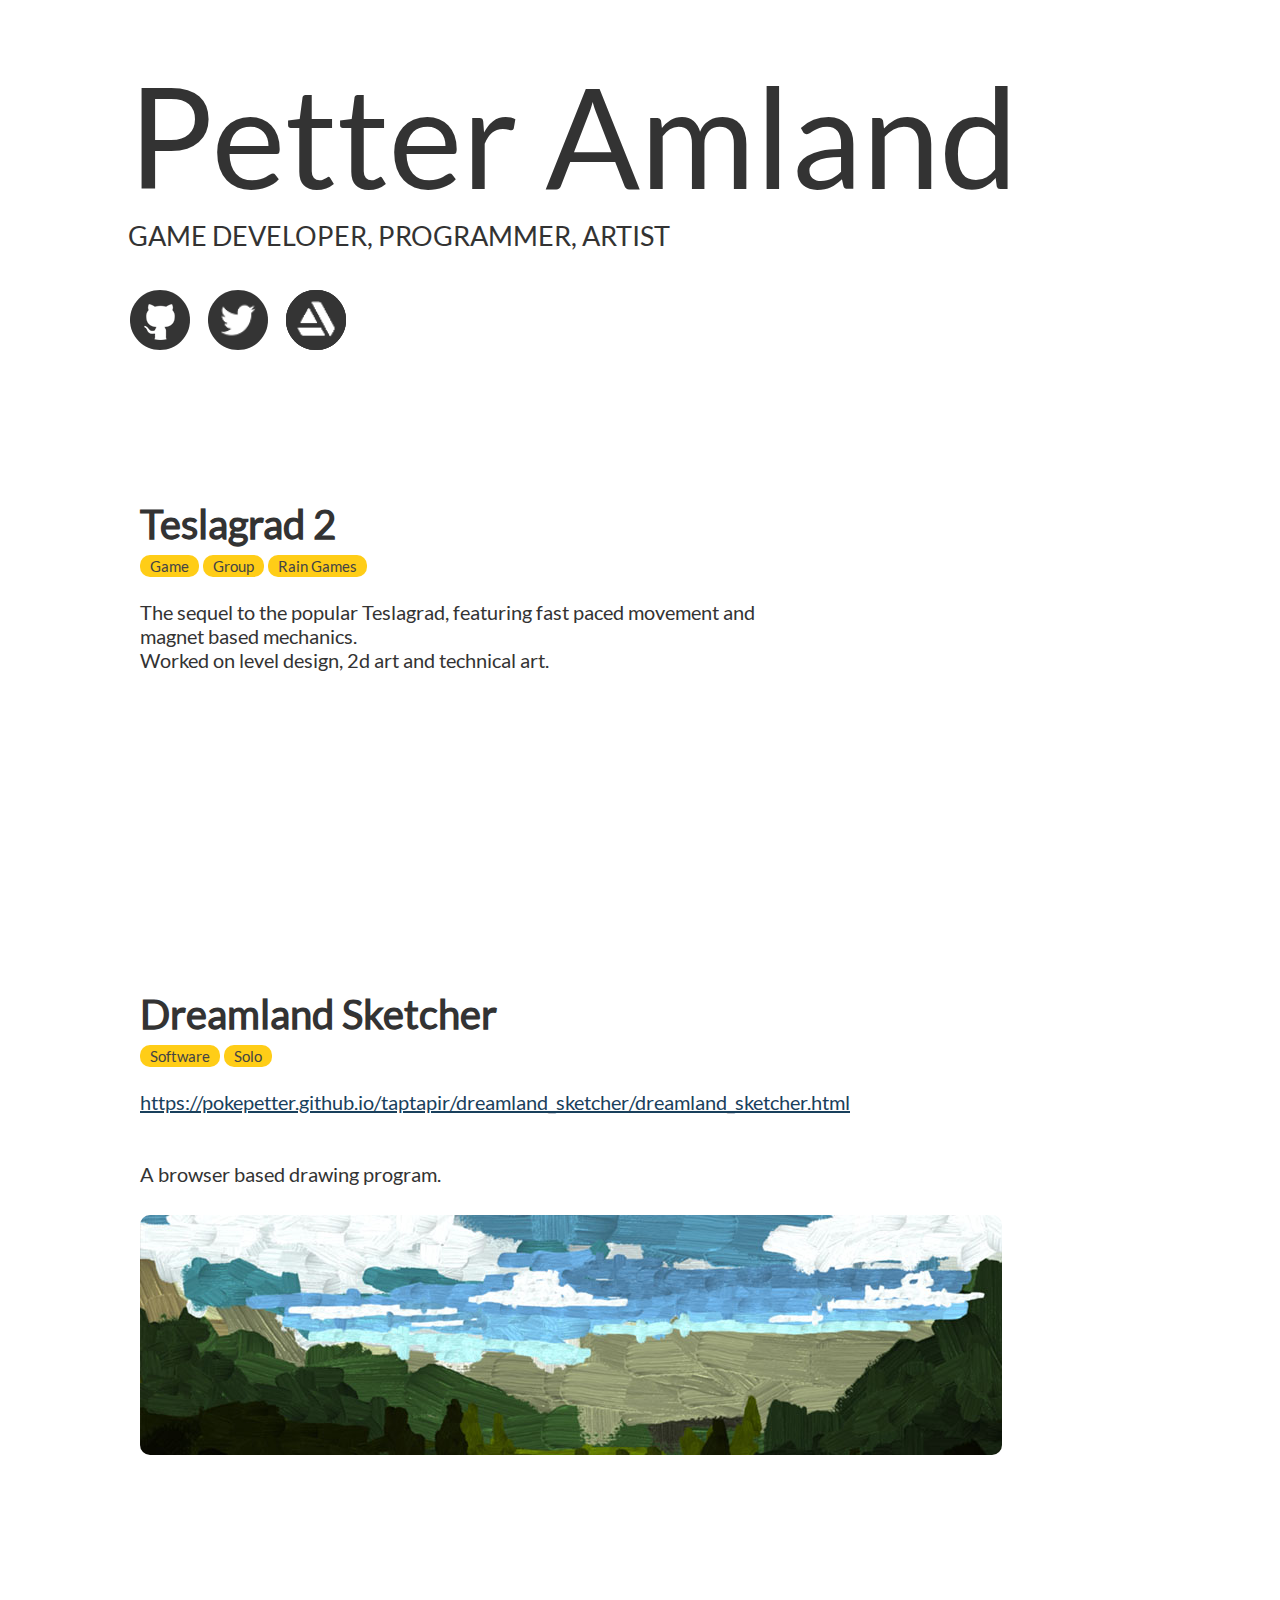
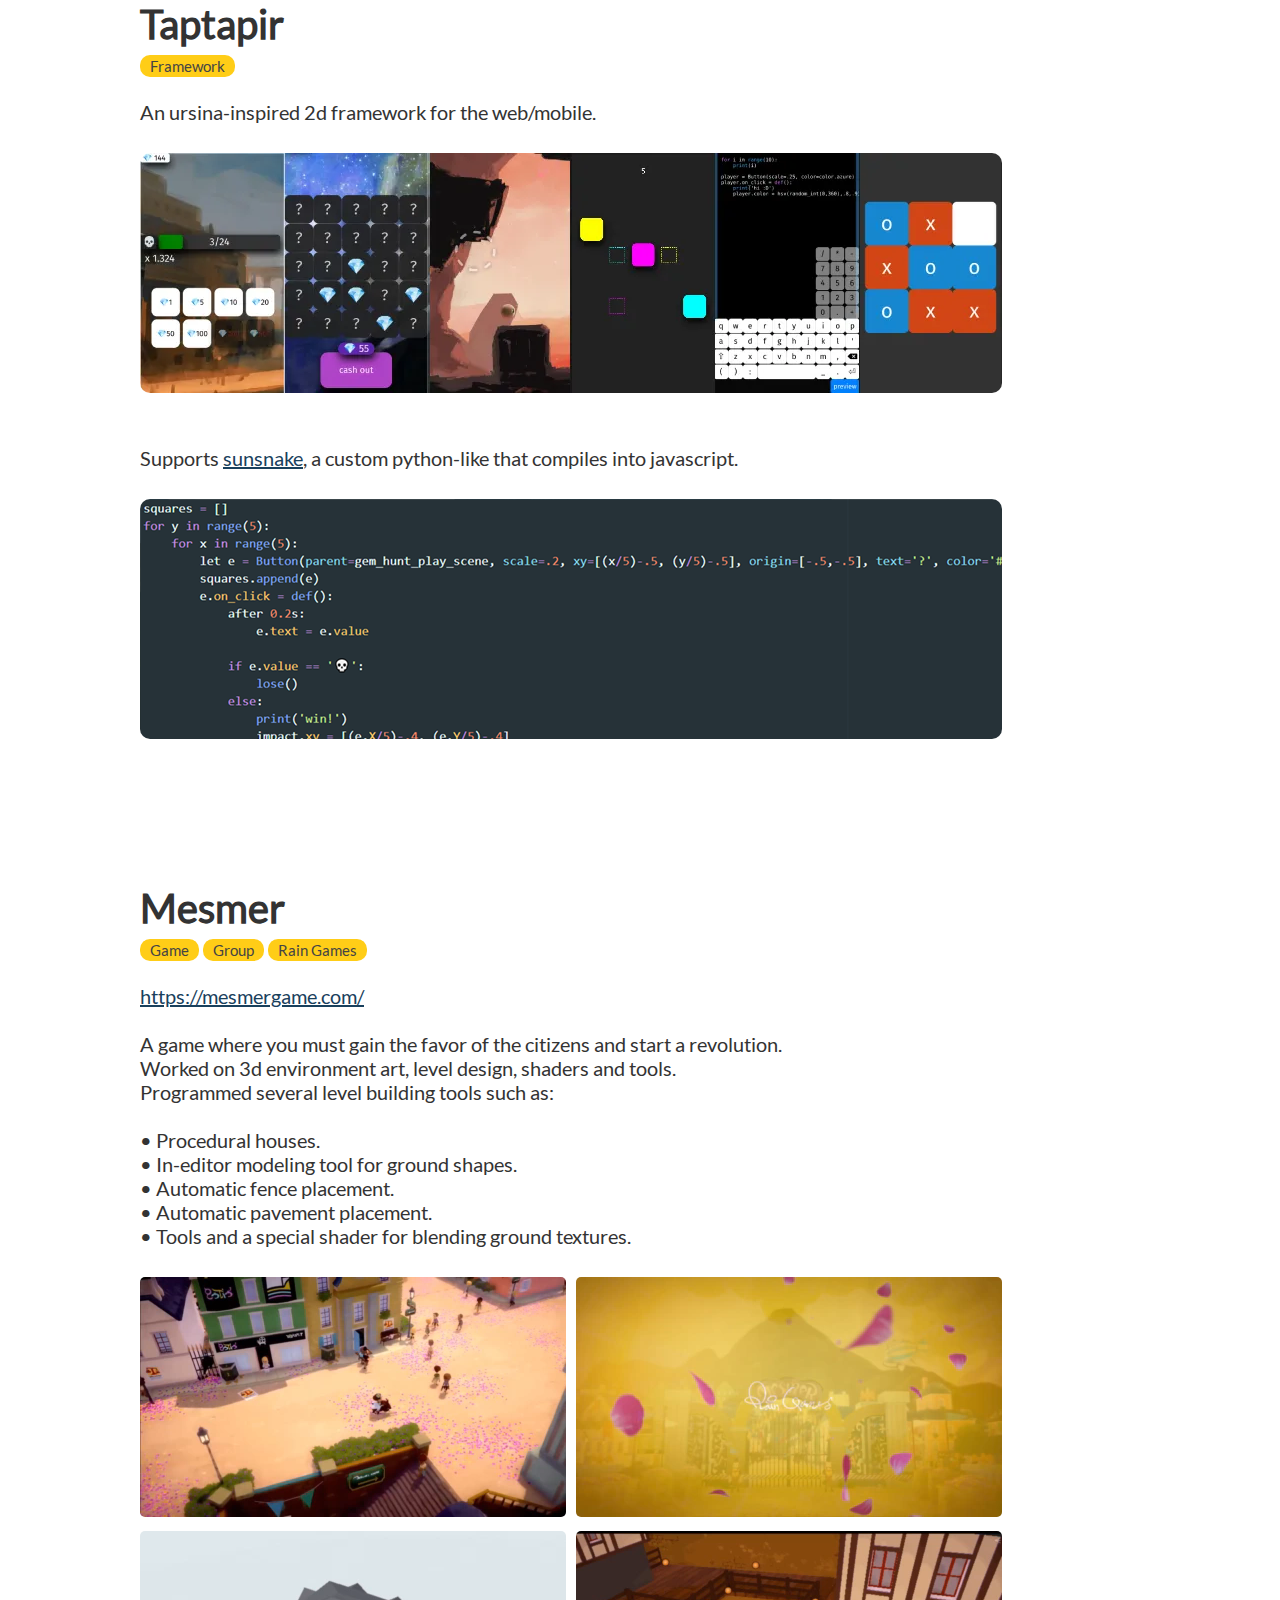
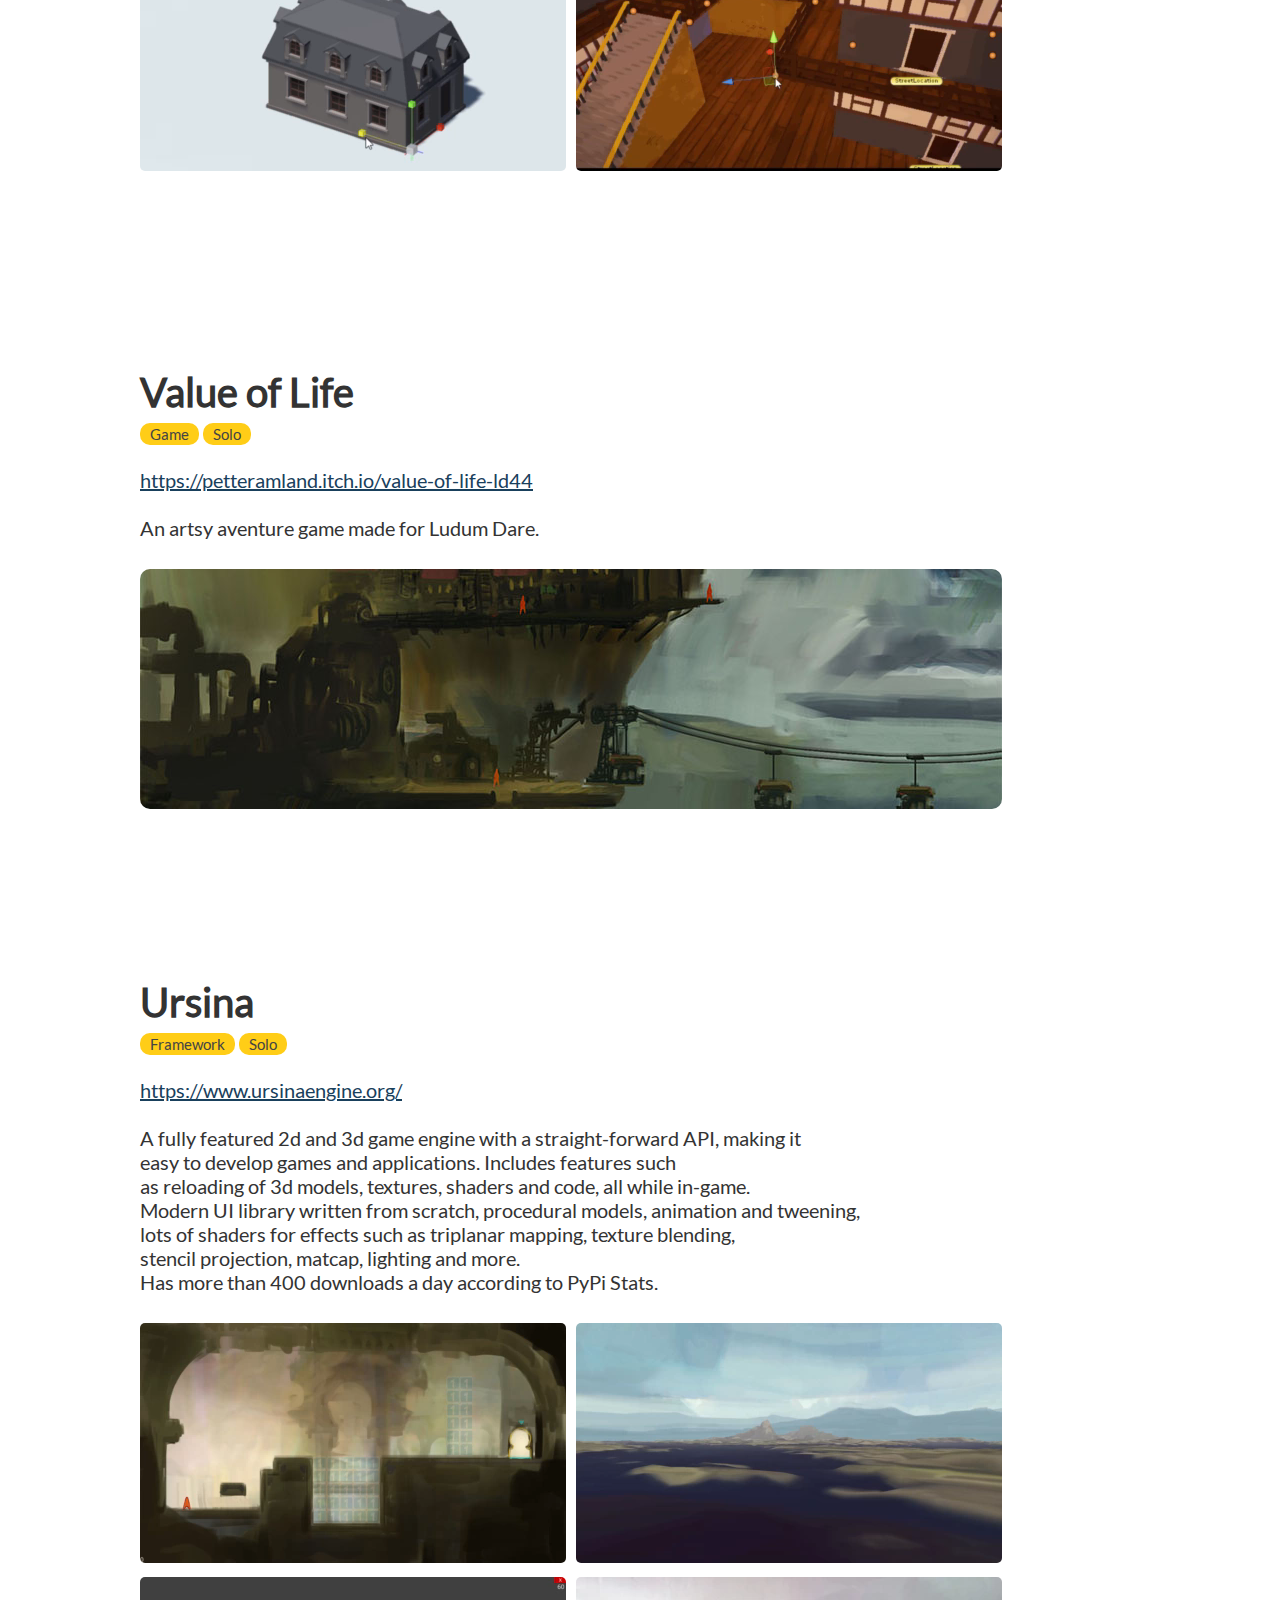
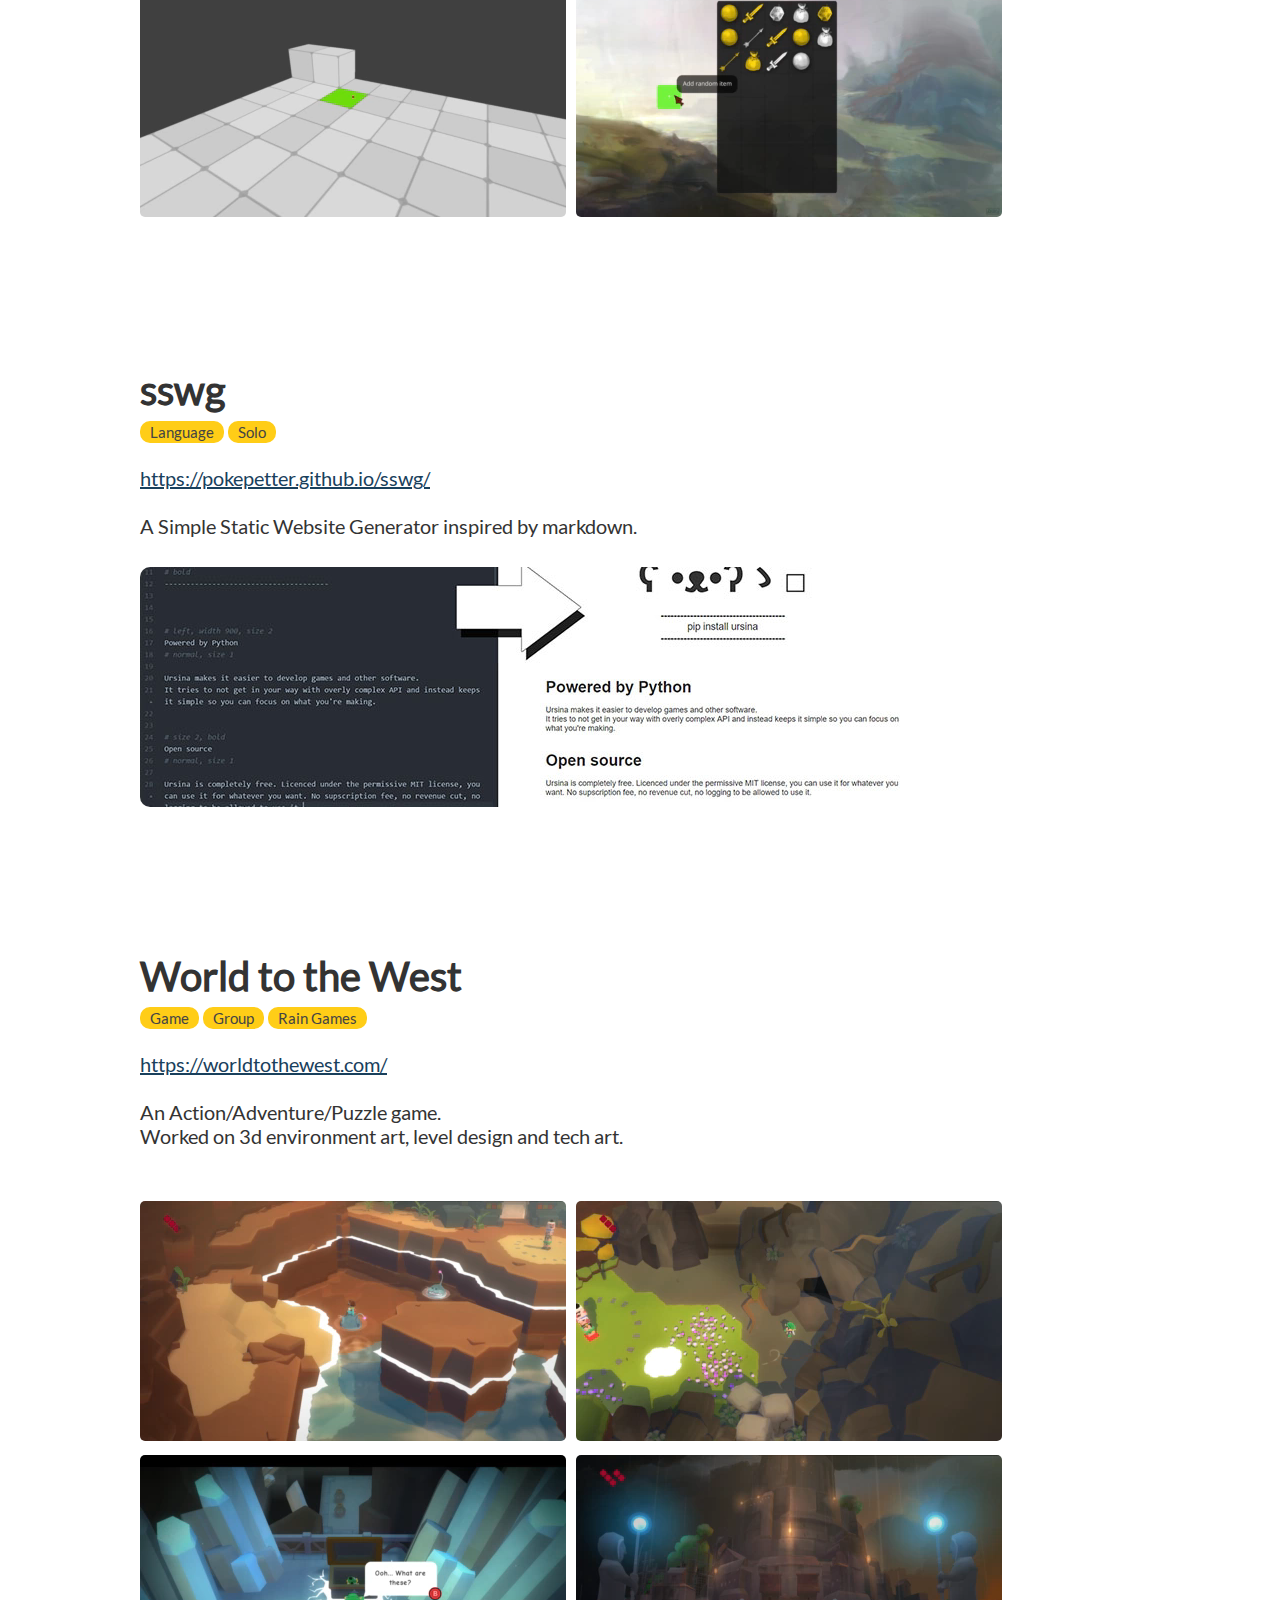
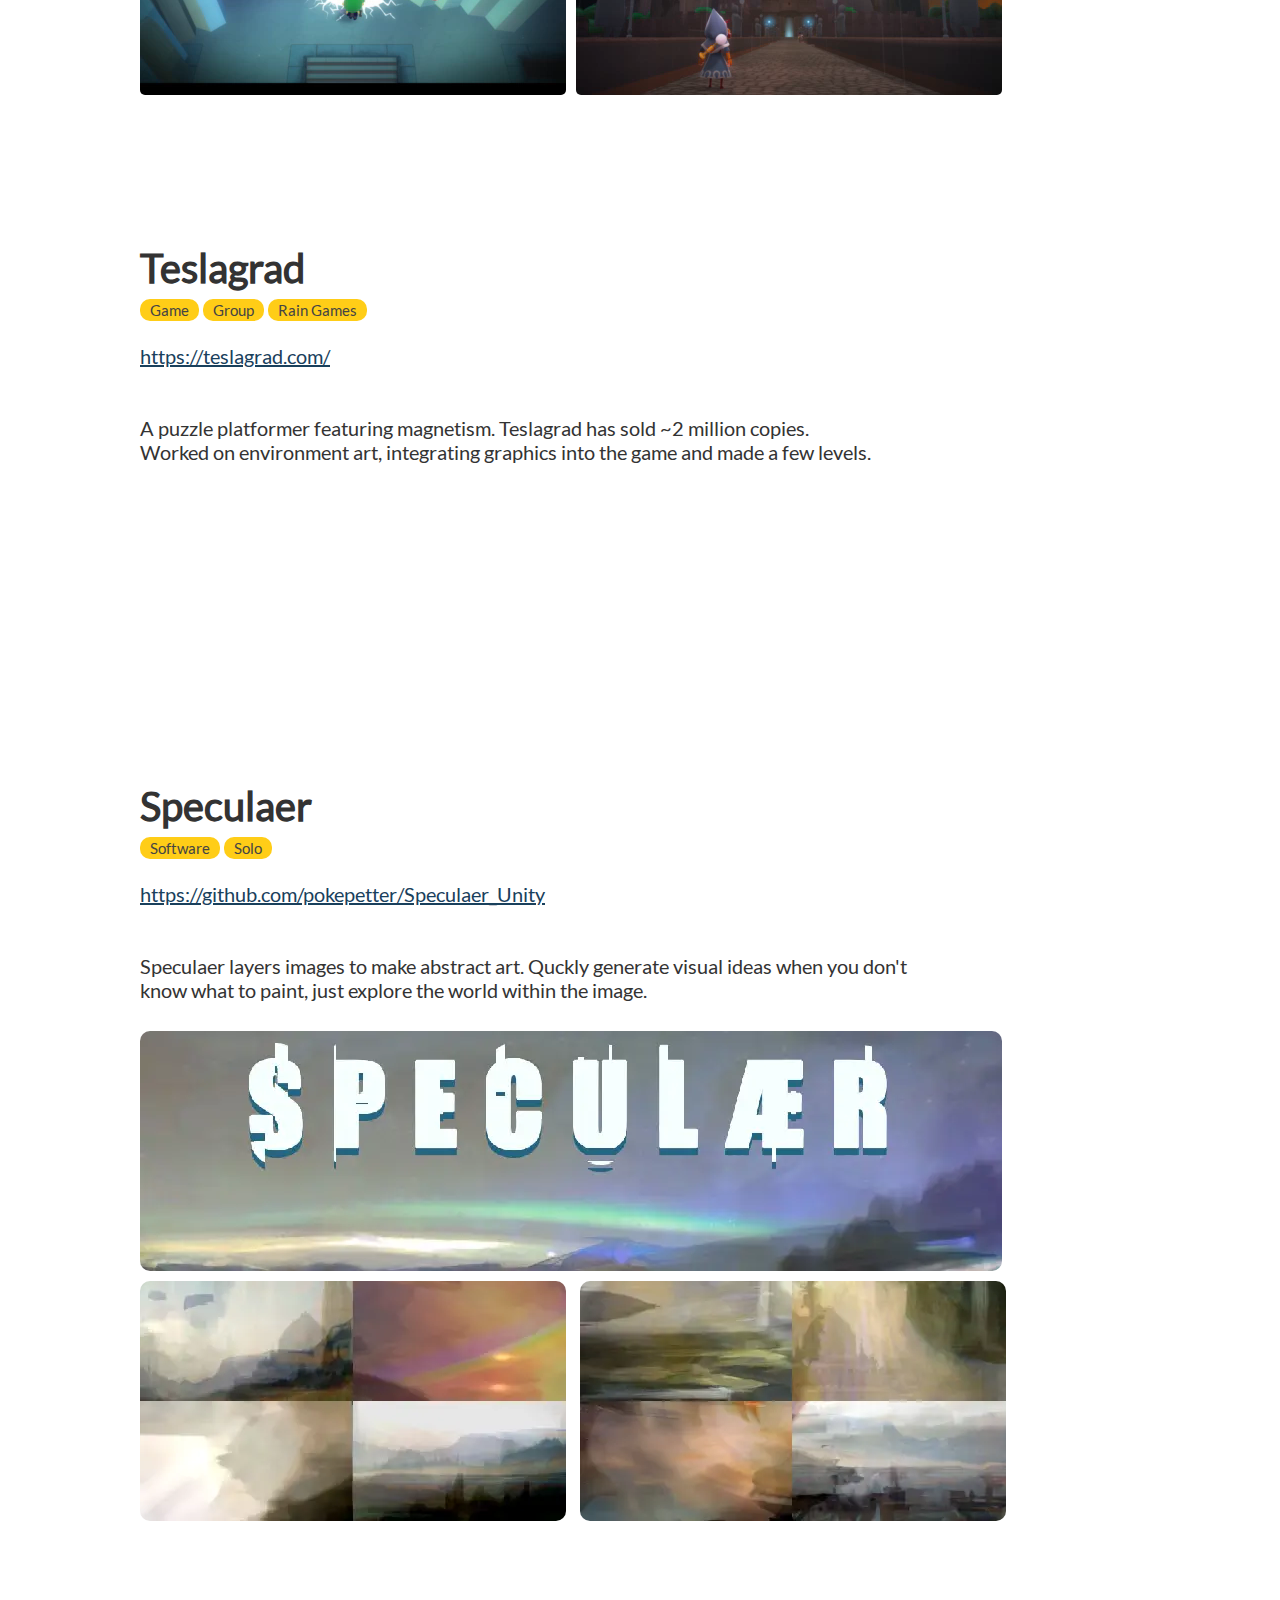
==== index.html @ 59c9b344 "..." ====
<!DOCTYPE HTML>
<!--generated with sswg-->

<html>
<meta name="viewport" content="width=device-width, initial-scale=1.0">
<meta property="og:title" content="Portfolio Petter Amland"/>
<meta property="og:type" content="website"/>
<meta property="og:url" content="https://pokepetter.github.io/portfolio/index.html"/>
<meta property="og:image" content="https://pokepetter.github.io/portfolio/taptapir_portfolio_banner.webp"/>

<head>
    <link rel="stylesheet" href="sswg.css">
    <link rel="stylesheet" href="style.css">
</head>
<style>

body {
  max-width: 1024px;
  margin: auto;
  font-size: 20.0px;
}
tag {
  /* background-color: #49a2ef; */
  background-color: #ffcd17;
  border-thickness: 0;
  border-style: none;
  padding: 2px 10px 2px 10px;
  border-radius: 10px;
  font-size: .75em;
  /* color: white; */
  color: #444444;
  cursor: default;
}
/* tag.game {      background-color: #7caf00;}
tag.rain_games {background-color: #49a2ef;}
tag.software {  background-color: #c96f00;}
tag.framework { background-color: #dd4d4d;}
tag.group {     background-color: #3669b5;}
tag.solo {      background-color: #3ddfd0;}
tag.language {  background-color: #dd4dbe;} */
/* tag:hover {background-color: #7FDBFF; transition: background-color .2s;} */

.project_container {
  margin-bottom: 7em;
  margin-left: 12px;
}
.project_title {
  font-size: 2em;
  padding-bottom: .1em;
  font-weight: bold;
}
.project_description {
  white-space: pre-line;
}
img {
  margin: 5px 10px 5px 0px;
  border-radius: 10px;
  height: auto;
}
video {
  margin: 5px 10px 5px 0px;
  border-radius: 5px;
}
iframe {
  max-width: 100%;
  height: auto;
}
#header {
  font-size: 140.0px;
  padding-top: 5%;
  /* padding-bottom: 1%; */
}
#social_media_bar {
  padding-bottom: 14%;
}
#info {
  /* padding-top: 3%; */
  padding-bottom: 3%;
  font-size: 1.35em;
}
</style>
<body>
<left>
<title>portfolio</title>
<div id="header">
    Petter Amland
</div>
<div id="info"> GAME DEVELOPER, PROGRAMMER, ARTIST
</div>

<div id="social_media_bar">
    <a href="https://github.com/pokepetter"><img src="github_icon.png" alt="github" width="64" height="64"></img></a>  <a href="https://twitter.com/petteramland"><img src="twitter_icon.png" alt="twitter" width="64" height="64"></img></a>  <a href="https://www.artstation.com/petteramland"><img src="artstation_icon.png" alt="github" width="64" height="64"></img></a>
</div>

<div class="project_container" id="Teslagrad 2">
    <div class="project_title">
        Teslagrad 2
    </div>
    <tag class="game">Game</tag> <tag class="group">Group</tag> <tag class="rain_games">Rain Games</tag>
    <div class="project_description">
        The sequel to the popular Teslagrad, featuring fast paced movement and
        magnet based mechanics.
        Worked on level design, 2d art and technical art.

        <iframe width="862" height="480" src="https://www.youtube.com/embed/hd_4sJCErFM" title="YouTube video player" frameborder="0" allow="accelerometer; autoplay; clipboard-write; encrypted-media; gyroscope; picture-in-picture" allowfullscreen></iframe>
    </div>
</div>

<div class="project_container" id="Dreamland Sketcher">
    <div class="project_title">
        Dreamland Sketcher
    </div>
    <tag class="software">Software</tag> <tag class="solo">Solo</tag>
    <div class="project_description">
        <a href="https://pokepetter.github.io/taptapir/dreamland_sketcher/dreamland_sketcher.html">https://pokepetter.github.io/taptapir/dreamland_sketcher/dreamland_sketcher.html</a><br>

        A browser based drawing program.

        <img src="dreamland_sketcher_art.jpg" alt="dreamland_sketcher_art" width="862" height="240">
    </div>
</div>

<!-- <div class="project_container" id="sunsnake script">
    <div class="project_title">
        sunsnake script
    </div>
    <tag class="language">Language</tag>
    <div class="project_description">
        <a href="https://pokepetter.github.io/taptapir/website/sunsnake.html">https://pokepetter.github.io/taptapir/website/sunsnake.html</a><br>

        A python-like language that compiles into javascript

        <img src="sunsnake_code_screenshot.png" alt="sunsnake_code_screenshot" width="862" height="240">
    </div>
</div> -->

<div class="project_container" id="Taptapir">
    <div class="project_title">
        Taptapir
    </div>
    <tag class="framework">Framework</tag>
    <div class="project_description">
        An ursina-inspired 2d framework for the web/mobile.

        <img src="taptapir_portfolio_banner.webp" alt="taptapir_apps" width="862" height="240">


        Supports <a href="https://pokepetter.github.io/taptapir/website/sunsnake.html">sunsnake</a>, a custom python-like that compiles into javascript.

        <img src="sunsnake_code_screenshot.png" alt="sunsnake_code_screenshot" width="862" height="240">
    </div>
</div>

<div class="project_container" id="Mesmer">
    <div class="project_title">
        Mesmer
    </div>
    <tag class="game">Game</tag> <tag class="group">Group</tag> <tag class="rain_games">Rain Games</tag>
    <div class="project_description">
        <a href="https://mesmergame.com/">https://mesmergame.com/</a>

        A game where you must gain the favor of the citizens and start a revolution.
        Worked on 3d environment art, level design, shaders and tools.
        Programmed several level building tools such as:

        • Procedural houses.
        • In-editor modeling tool for ground shapes.
        • Automatic fence placement.
        • Automatic pavement placement.
        • Tools and a special shader for blending ground textures.

        <video autoplay loop muted playsinline src="mesmer_trailer_clip_2.webm"></video><video autoplay loop muted playsinline src="mesmer_trailer_clip_1.webm"></video>
        <video autoplay loop muted playsinline src="mesmer_auto_house.webm"></video><video autoplay loop muted playsinline src="mesmer_poke_shape_tool.webm"></video>


    </div>
</div>

<div class="project_container" id="Value of Life">
    <div class="project_title">
        Value of Life
    </div>
    <tag class="game">Game</tag> <tag class="solo">Solo</tag>
    <div class="project_description">
        <a href="https://petteramland.itch.io/value-of-life-ld44">https://petteramland.itch.io/value-of-life-ld44</a>

        An artsy aventure game made for Ludum Dare.

        <img src="value_of_life_screenshot.jpg" alt="value_of_life_screenshot" width="862" height="240">

    </div>
</div>

<div class="project_container" id="Ursina">
    <div class="project_title">
        Ursina
    </div>
    <tag class="framework">Framework</tag> <tag class="solo">Solo</tag>
    <div class="project_description">
        <a href="https://www.ursinaengine.org/">https://www.ursinaengine.org/</a>

        A fully featured 2d and 3d game engine with a straight-forward API, making it
        easy to develop games and applications. Includes features such
        as reloading of 3d models, textures, shaders and code, all while in-game.
        Modern UI library written from scratch, procedural models, animation and tweening,
        lots of shaders for effects such as triplanar mapping, texture blending,
        stencil projection, matcap, lighting and more.
        Has more than 400 downloads a day according to PyPi Stats.

        <video autoplay loop muted playsinline src="ursina_one.webm"></video><video autoplay loop muted playsinline src="ursina_terrain.webm"></video>
        <video autoplay loop muted playsinline src="ursina_minecraft.webm"></video><video autoplay loop muted playsinline src="ursina_inventory.webm"></video>
    </div>
</div>

<div class="project_container" id="sswg">
    <div class="project_title">
        sswg
    </div>
    <tag class="language">Language</tag> <tag class="solo">Solo</tag>
    <div class="project_description">
        <a href="https://pokepetter.github.io/sswg/">https://pokepetter.github.io/sswg/</a>

        A Simple Static Website Generator inspired by markdown.

        <img src="sswg_example.jpg" alt="ursina" width="862" height="240">
    </div>
</div>

<div class="project_container" id="World to the West">
    <div class="project_title">
        World to the West
    </div>
    <tag class="game">Game</tag> <tag class="group">Group</tag> <tag class="rain_games">Rain Games</tag>
    <div class="project_description">
        <a href="https://worldtothewest.com/">https://worldtothewest.com/</a>

        An Action/Adventure/Puzzle game.
        Worked on 3d environment art, level design and tech art.

        <!-- <img src="wttw.jpg" alt="world_to_the_west" width="900" height="244"> -->
        <video autoplay loop muted playsinline src="wttw.webm"></video><video autoplay loop muted playsinline src="wttw_knaus.webm"></video>
        <video autoplay loop muted playsinline src="wttw_knaus_ice_skate_chest.webm"></video><video autoplay loop muted playsinline src="wttw_lumina.webm"></video>
    </div>
</div>

<div class="project_container" id="Teslagrad">
    <div class="project_title">
        Teslagrad
    </div>
    <tag class="game">Game</tag> <tag class="group">Group</tag> <tag class="rain_games">Rain Games</tag>
    <div class="project_description">
        <a href="https://teslagrad.com/">https://teslagrad.com/</a><br>

        A puzzle platformer featuring magnetism. Teslagrad has sold ~2 million copies.
        Worked on environment art, integrating graphics into the game and made a few levels.

        <iframe width="862" height="480" src="https://www.youtube.com/embed/3Ti2CGLmMVc" title="YouTube video player" frameborder="0" allow="accelerometer; autoplay; clipboard-write; encrypted-media; gyroscope; picture-in-picture" allowfullscreen></iframe>
    </div>
</div>

<div class="project_container" id="Speculaer">
    <div class="project_title">
        Speculaer
    </div>
    <tag class="software">Software</tag> <tag class="solo">Solo</tag>
    <div class="project_description">
        <a href="https://github.com/pokepetter/Speculaer_Unity">https://github.com/pokepetter/Speculaer_Unity</a><br>

        Speculaer layers images to make abstract art. Quckly generate visual ideas when you don't
        know what to paint, just explore the world within the image.

        <img src="speculaer_banner.webp" alt="speculaer banner" width="862" height="240">
        <img src="speculaer_examples_1.webp" alt="speculaer example" width="426" height="240"> <img src="speculaer_examples_2.webp" alt="speculaer example" width="426" height="240">
    </div>
</div>

</body>
</html>
---- sswg.css ----
html {max-width: 100%; margin: auto; color: #333333;}

a {transition: color .2s; color: #19405c; white-space: nowrap;}
a:link, a:visited {color: #19405c;}
a:hover {color: #7FDBFF;}
a:active {transition: color .3s; color: #007BE6;}
.link {text-decoration: none;}

a.button {padding: 15px 32px; background-color: #555; border-radius: 2em; border-width: 0px; text-decoration: none; color: white; font-size: 25.0px; line-height: 2.5em;}
a.button:hover {background-color: #777}
a.button_big {padding: 0.5em; background-image: linear-gradient(to top, #427b0e, #9ba97d); background-color: lightgray; background-blend-mode: multiply; border-radius: .75em; border-width: 0px; text-decoration: none; min-width: 150px; max-width: 150px; min-height: 150px; max-height: 150px; display: inline-block; vertical-align: top; margin: 4px 4px 10px 4px; color: white; font-size: 25.0px; background-size: auto 100%; background-position-x: center;}
a.button_big:hover {background-color: white; color: #e6d23f; text-decoration: underline;}
mark {background: #ccff99;}
span {background-color: rgba(0, 0, 0, 0.55); padding: .1em; line-height: 1.35em;}
img {max-width: 100%; vertical-align: top;}
.code_block {background-color: whitesmoke; padding: 10px; margin: 0; font-family: monospace; font-size: 20; font-weight: normal; white-space: pre; overflow: auto; border-radius:4px; scrollbar-color:red;}
/* Hide scrollbar for Chrome, Safari and Opera */
.code_block::-webkit-scrollbar {
  //display: none;
}
.sidebar {position:fixed; z-index:1; left:1em; top:1em;}
@media screen and (max-width: 1800px) {.sidebar {display:none;}}
@media (max-width: 725px) {
    .button {display: block;}
}

purple {color: hsl(289.0, 50%, 50%);}
gray {color: gray;}
olive {color: olive;}
yellow {color: darkgoldenrod;}
green {color: seagreen;}
blue {color: hsl(210, 50%, 50%);}
---- style.css ----
@font-face {
    font-family: Lato;
    src: url('Lato-Regular.ttf')  format('truetype');
}

body {
    font-family: Lato, Arial, Sans-Serif;
}
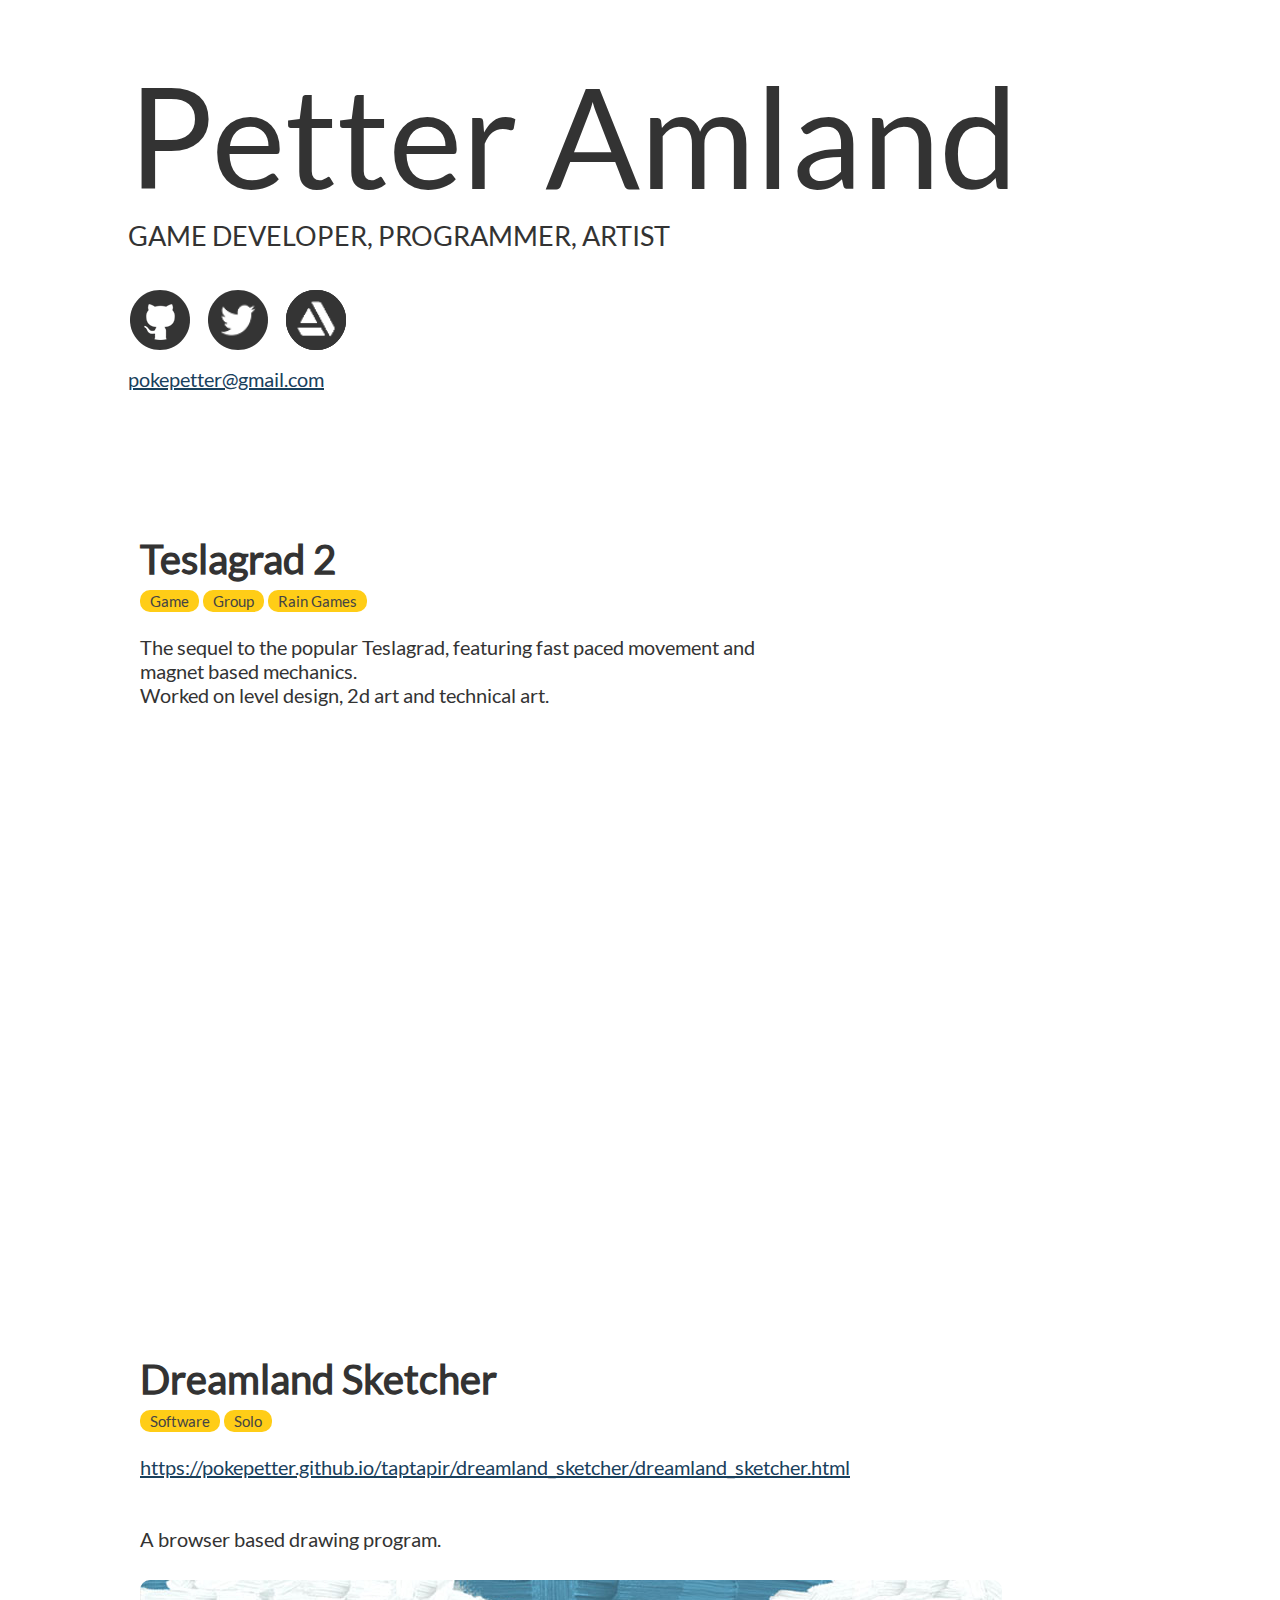
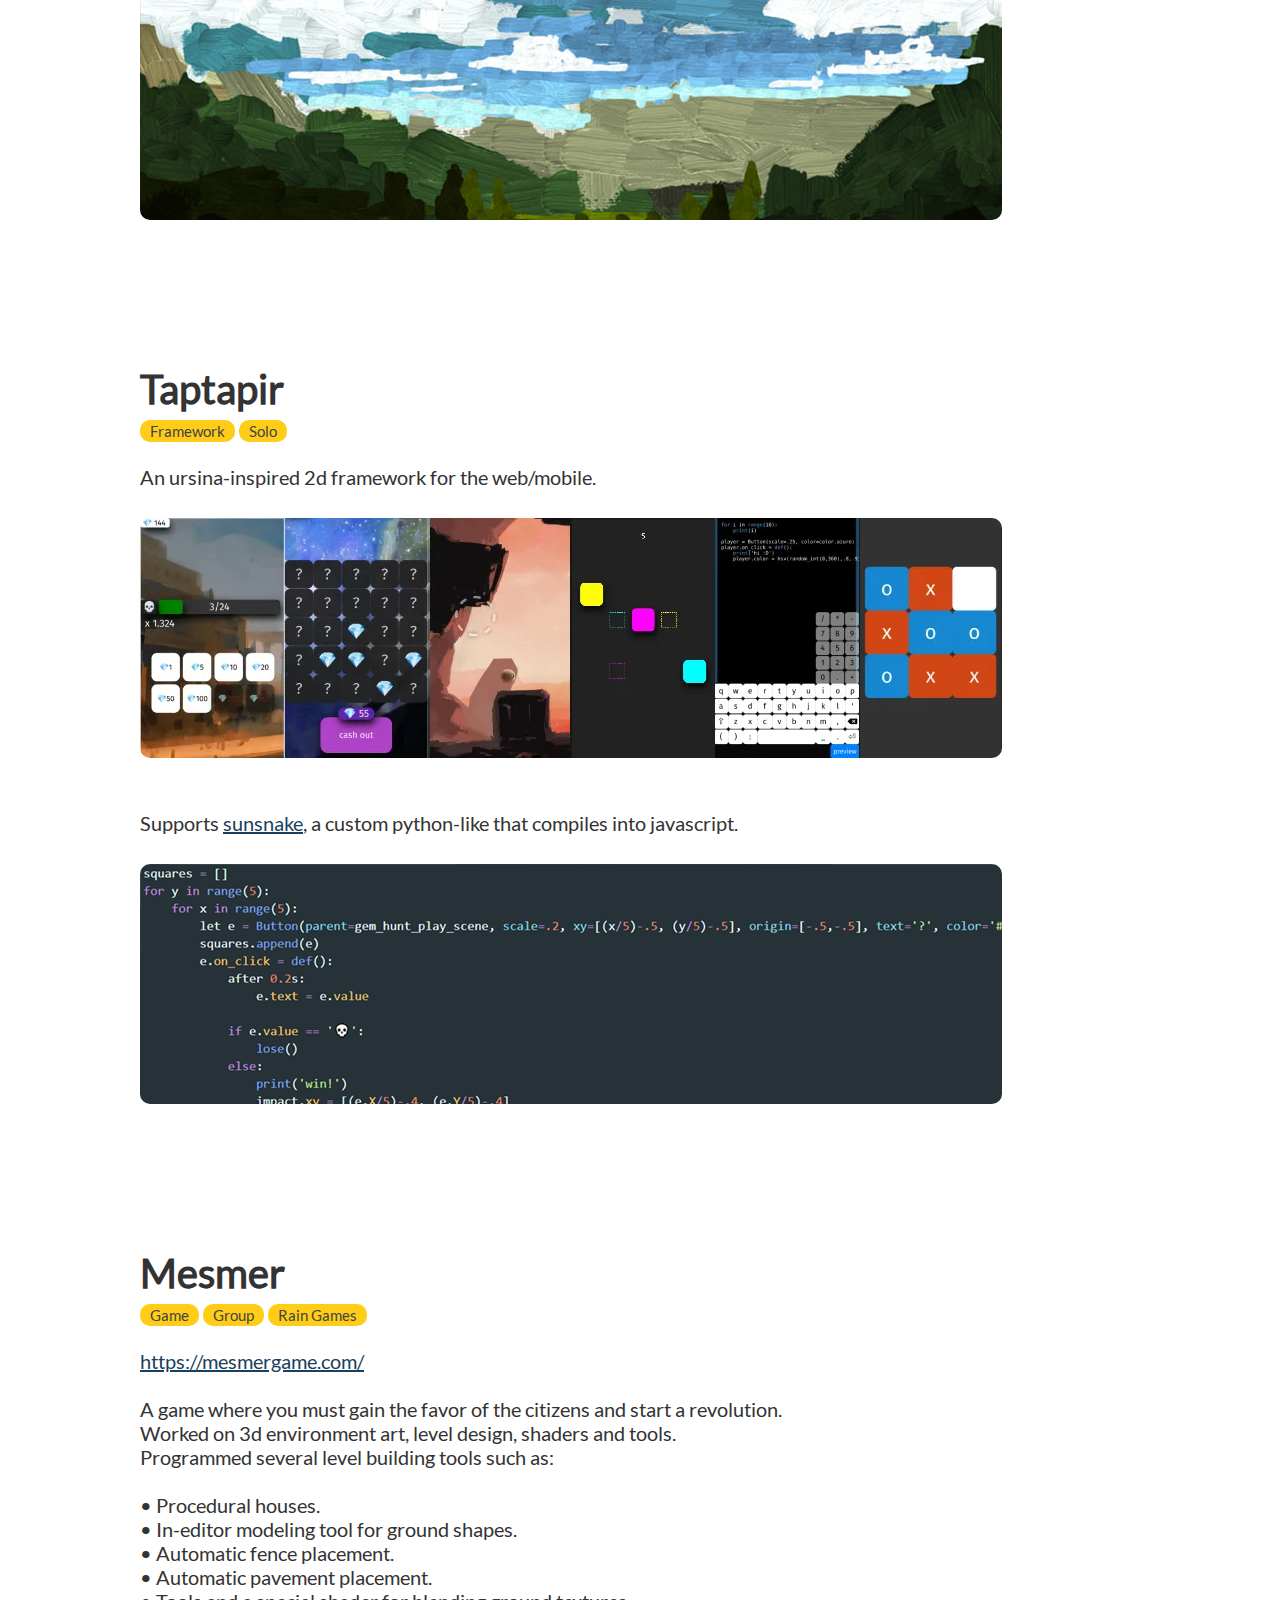
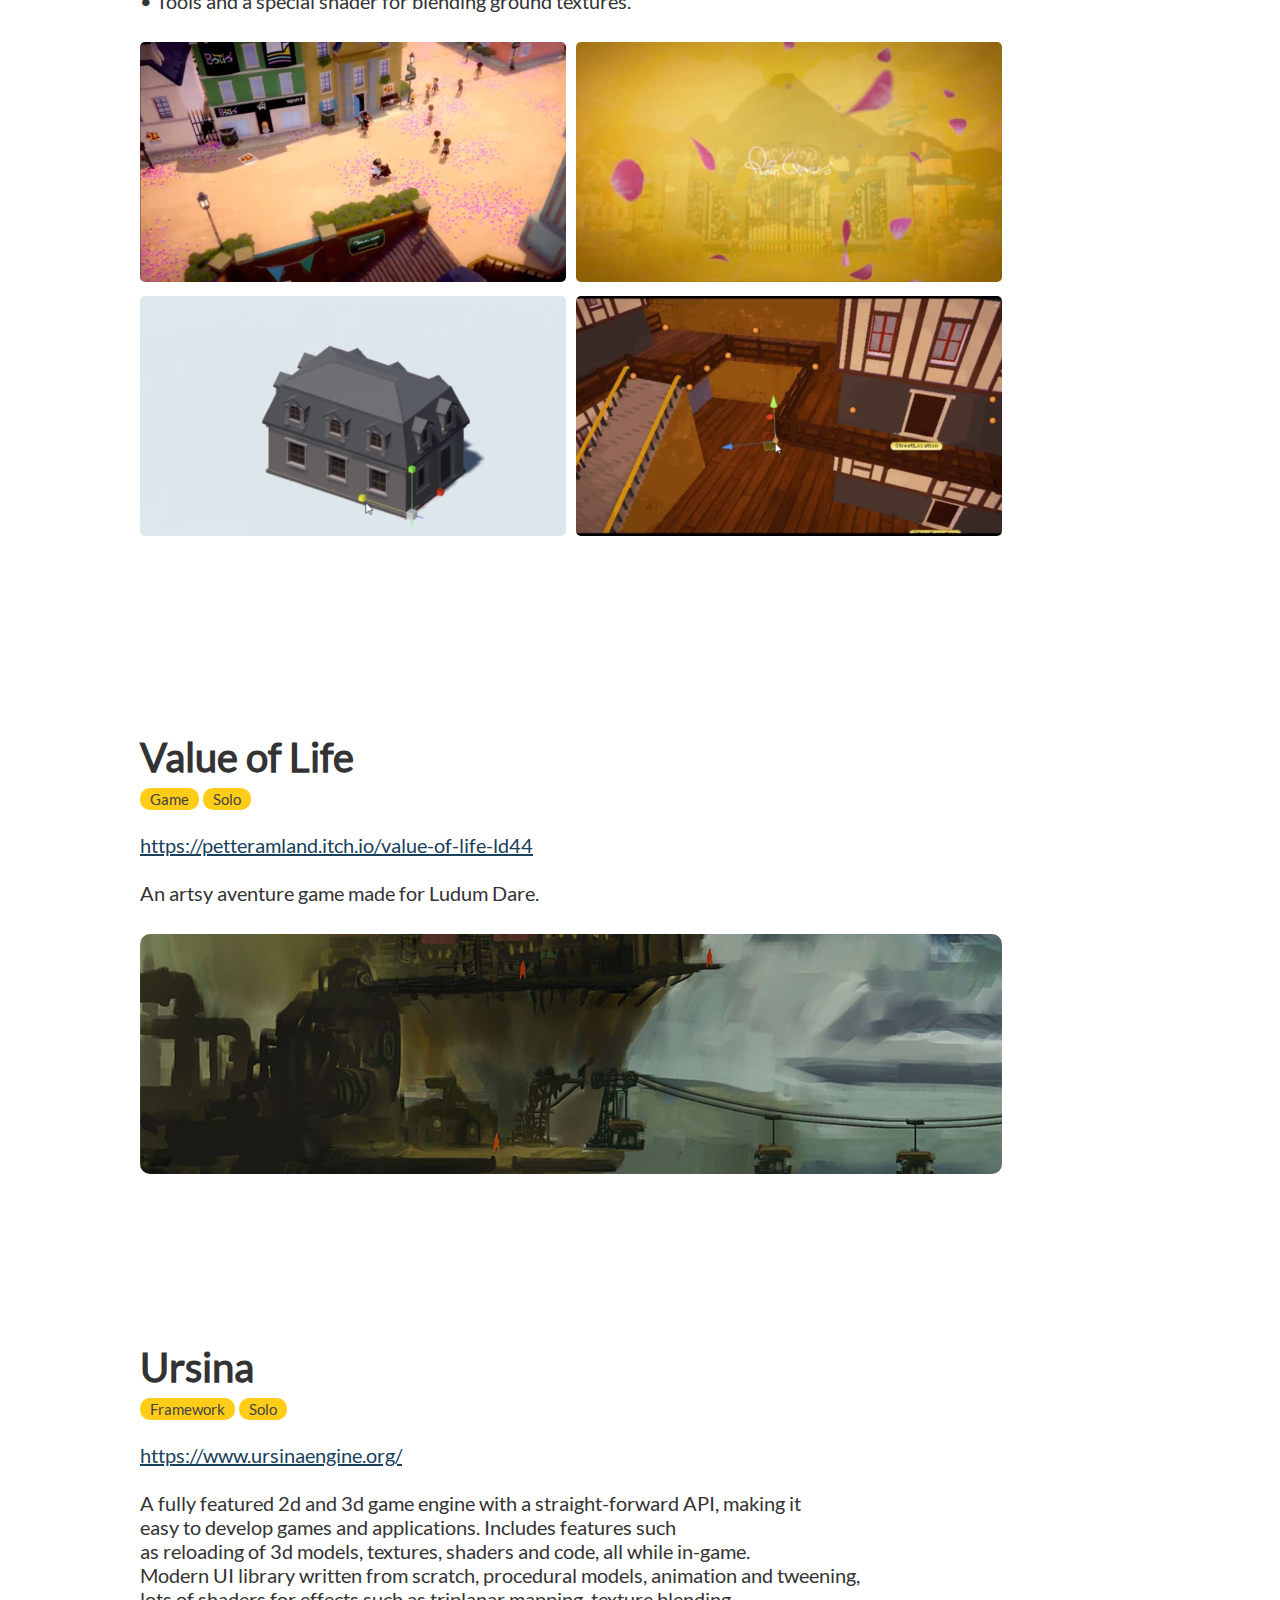
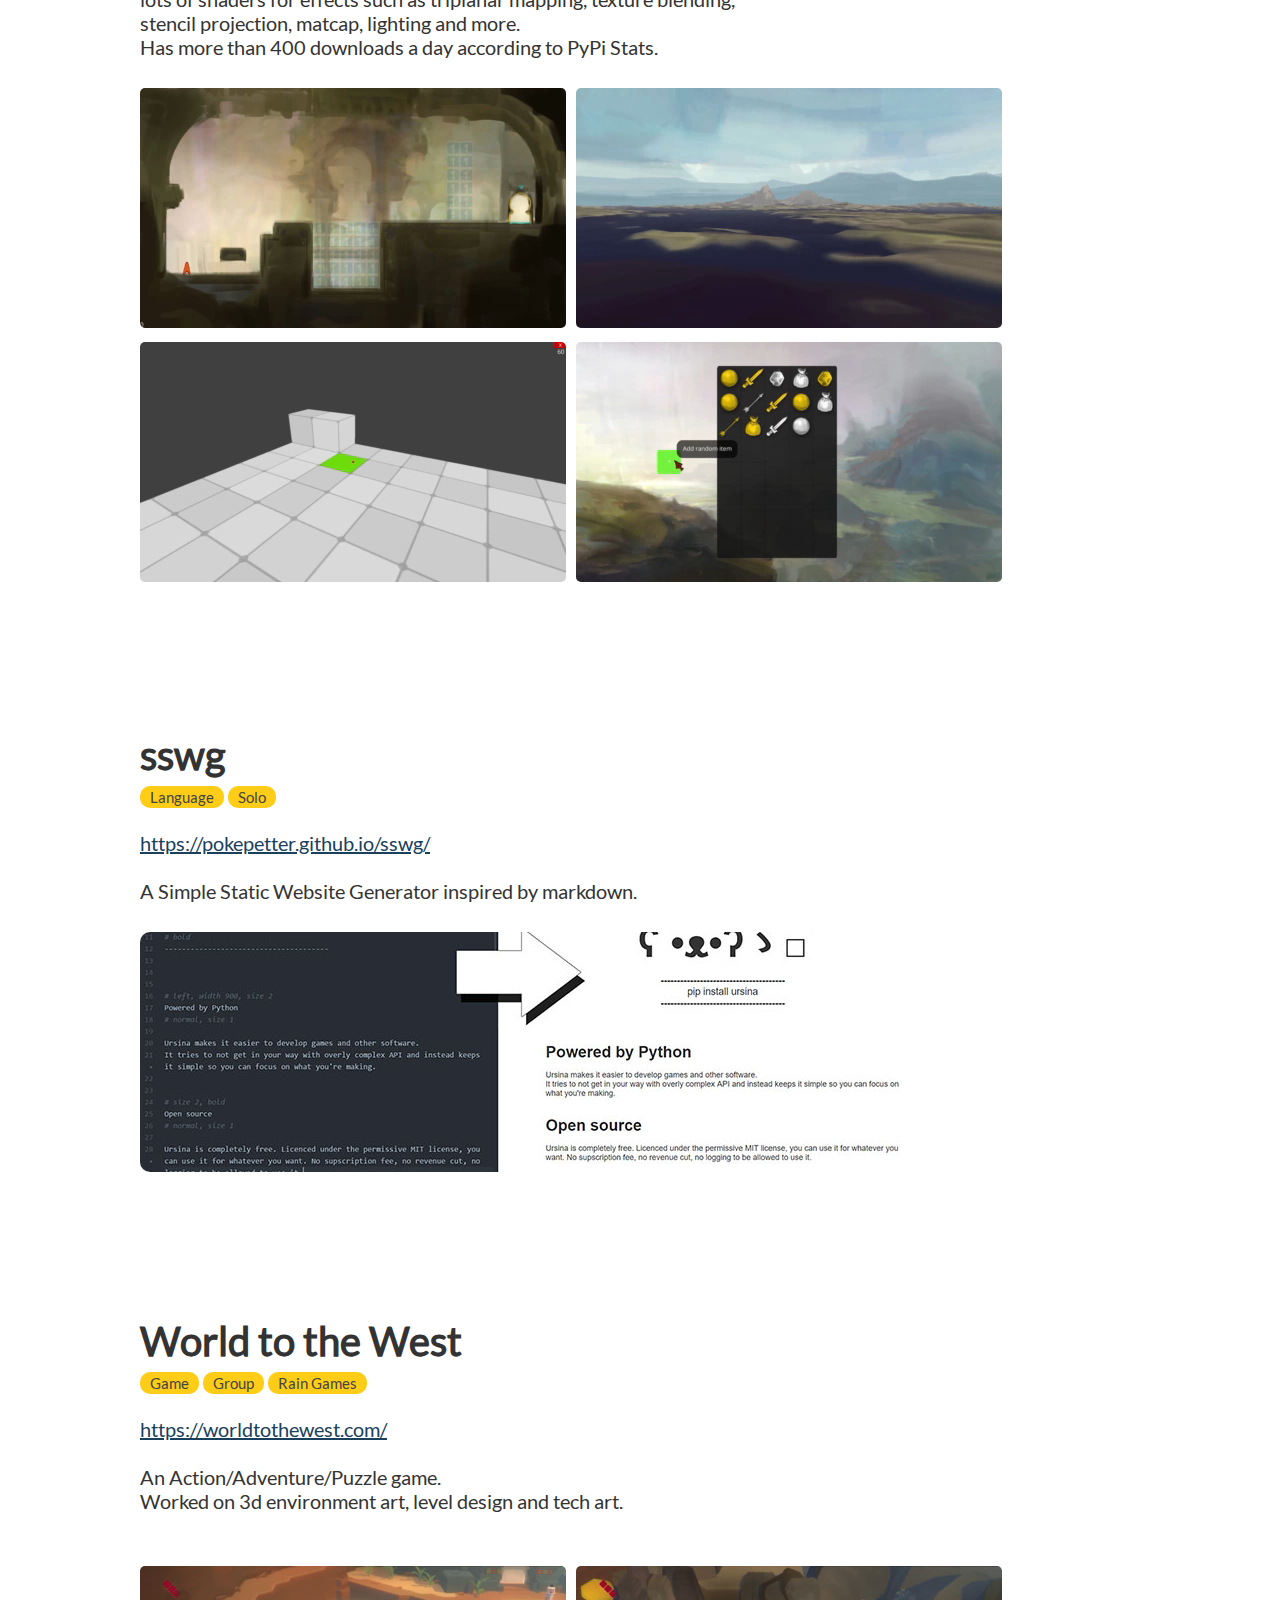
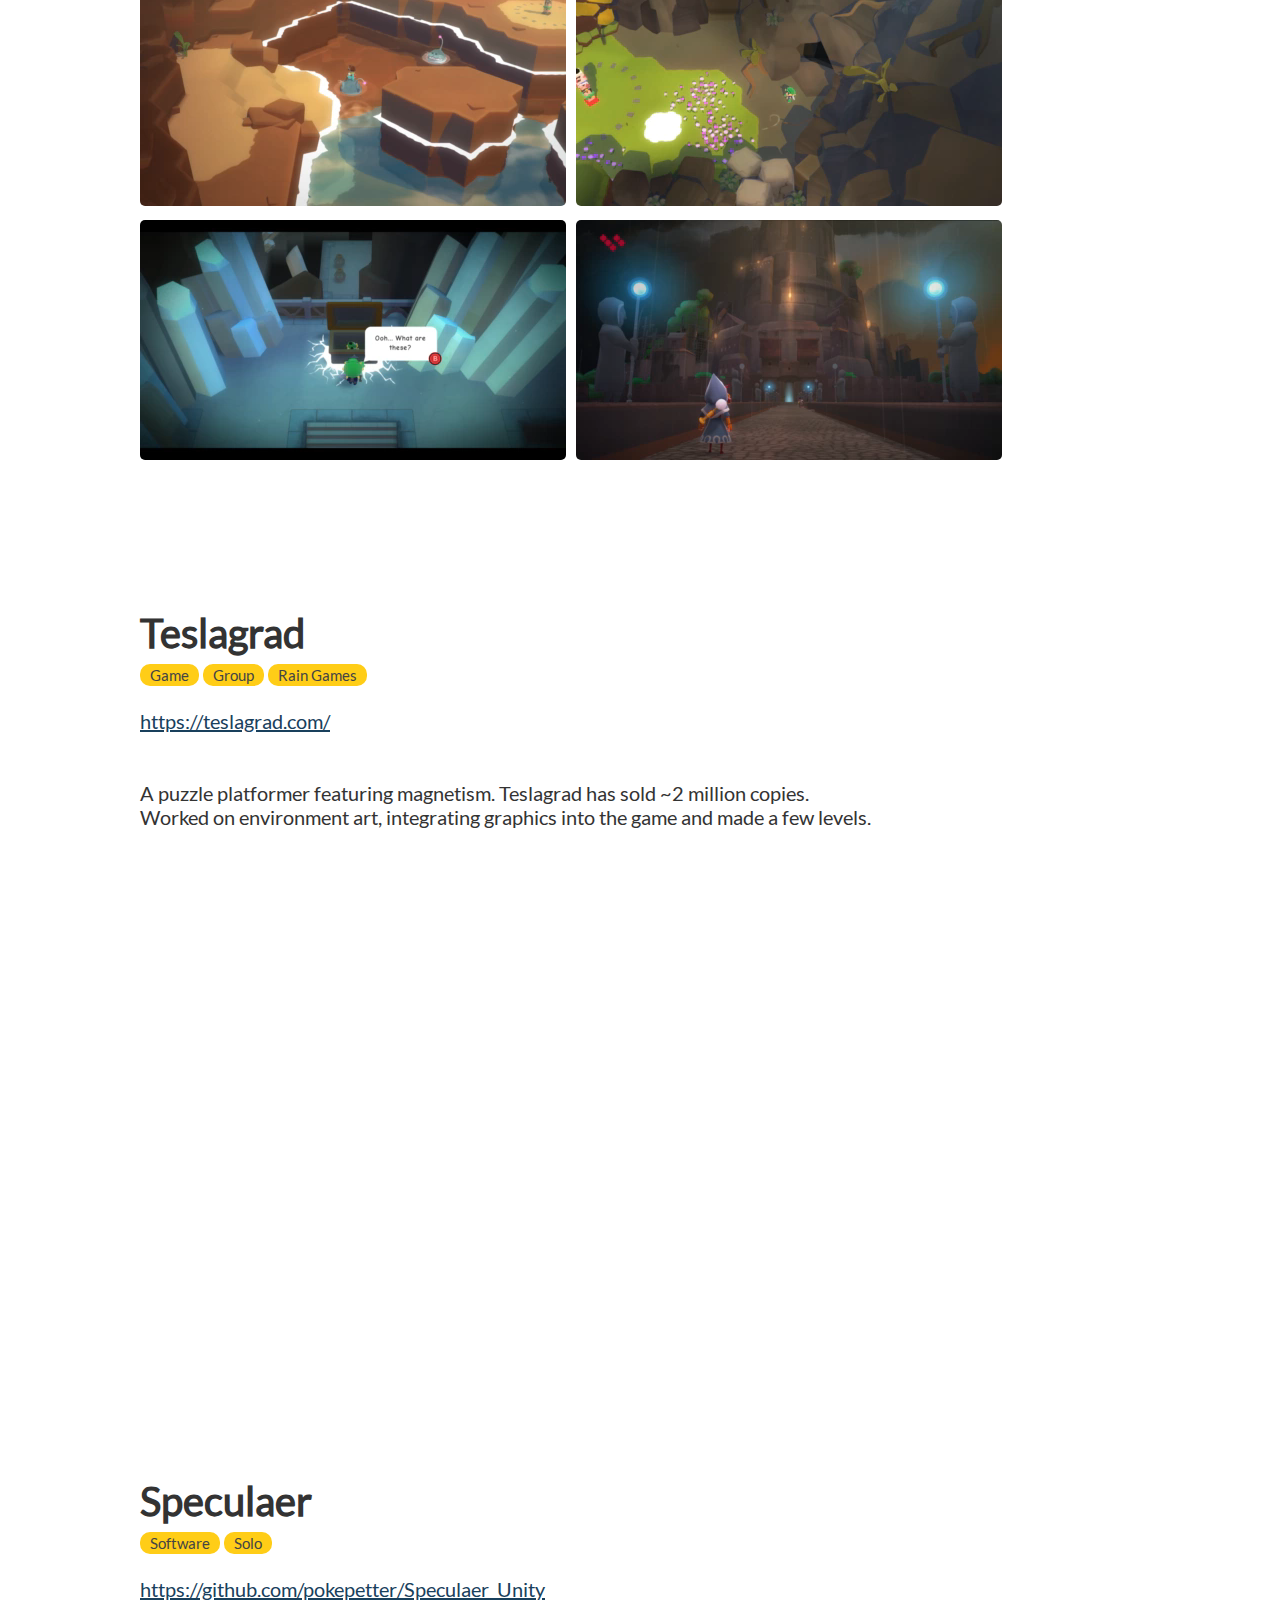
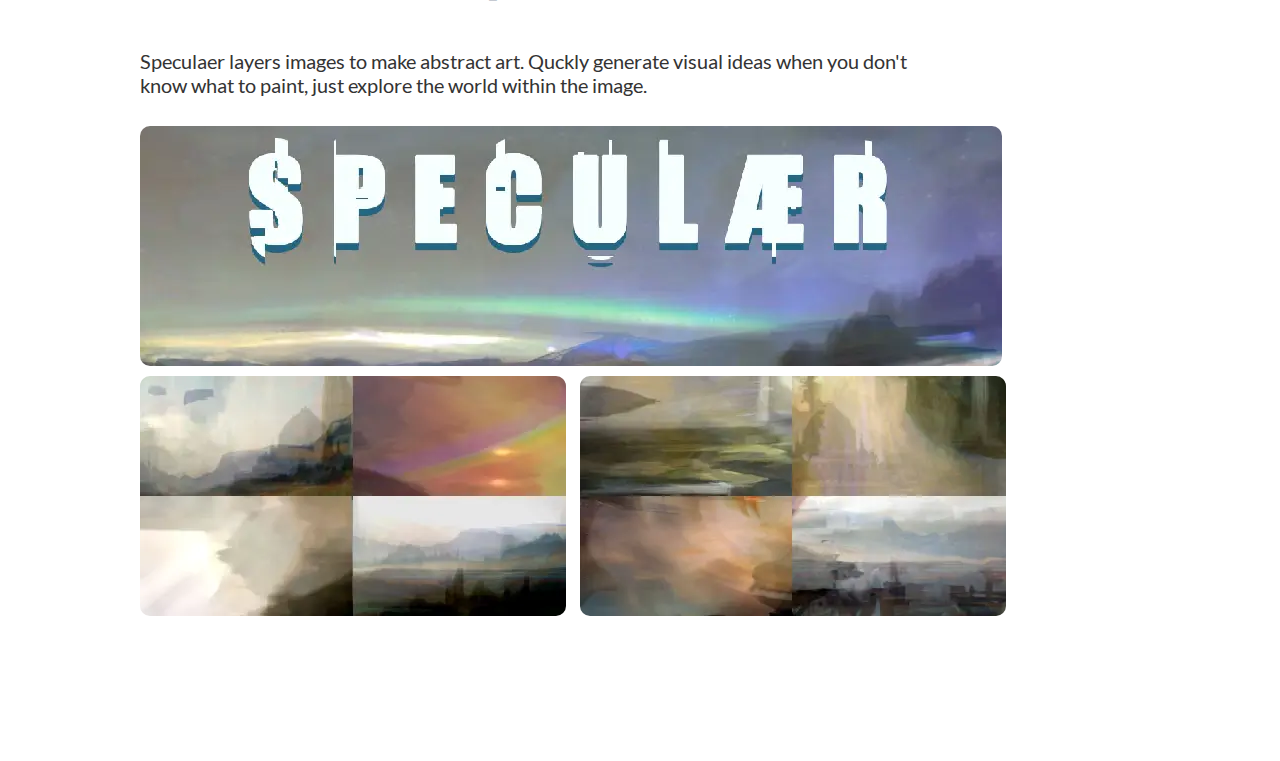
==== commit 35a005a4: "Merge remote-tracking branch 'origin/master'" ====
--- a/index.html
+++ b/index.html
@@ -64,7 +64,6 @@
 }
 iframe {
   max-width: 100%;
-  height: auto;
 }
 #header {
   font-size: 140.0px;
@@ -75,9 +74,11 @@
   padding-bottom: 14%;
 }
 #info {
-  /* padding-top: 3%; */
   padding-bottom: 3%;
   font-size: 1.35em;
+}
+#email {
+  padding-top: 1%;
 }
 </style>
 <body>
@@ -91,8 +92,10 @@
 
 <div id="social_media_bar">
     <a href="https://github.com/pokepetter"><img src="github_icon.png" alt="github" width="64" height="64"></img></a>  <a href="https://twitter.com/petteramland"><img src="twitter_icon.png" alt="twitter" width="64" height="64"></img></a>  <a href="https://www.artstation.com/petteramland"><img src="artstation_icon.png" alt="github" width="64" height="64"></img></a>
-</div>
-
+    <div id="email">
+        <a href="mailto:pokepetter@gmail.com">pokepetter@gmail.com</a>
+    </div>
+</div>
 <div class="project_container" id="Teslagrad 2">
     <div class="project_title">
         Teslagrad 2
@@ -139,7 +142,7 @@
     <div class="project_title">
         Taptapir
     </div>
-    <tag class="framework">Framework</tag>
+    <tag class="framework">Framework</tag> <tag class="solo">Solo</tag>
     <div class="project_description">
         An ursina-inspired 2d framework for the web/mobile.
 
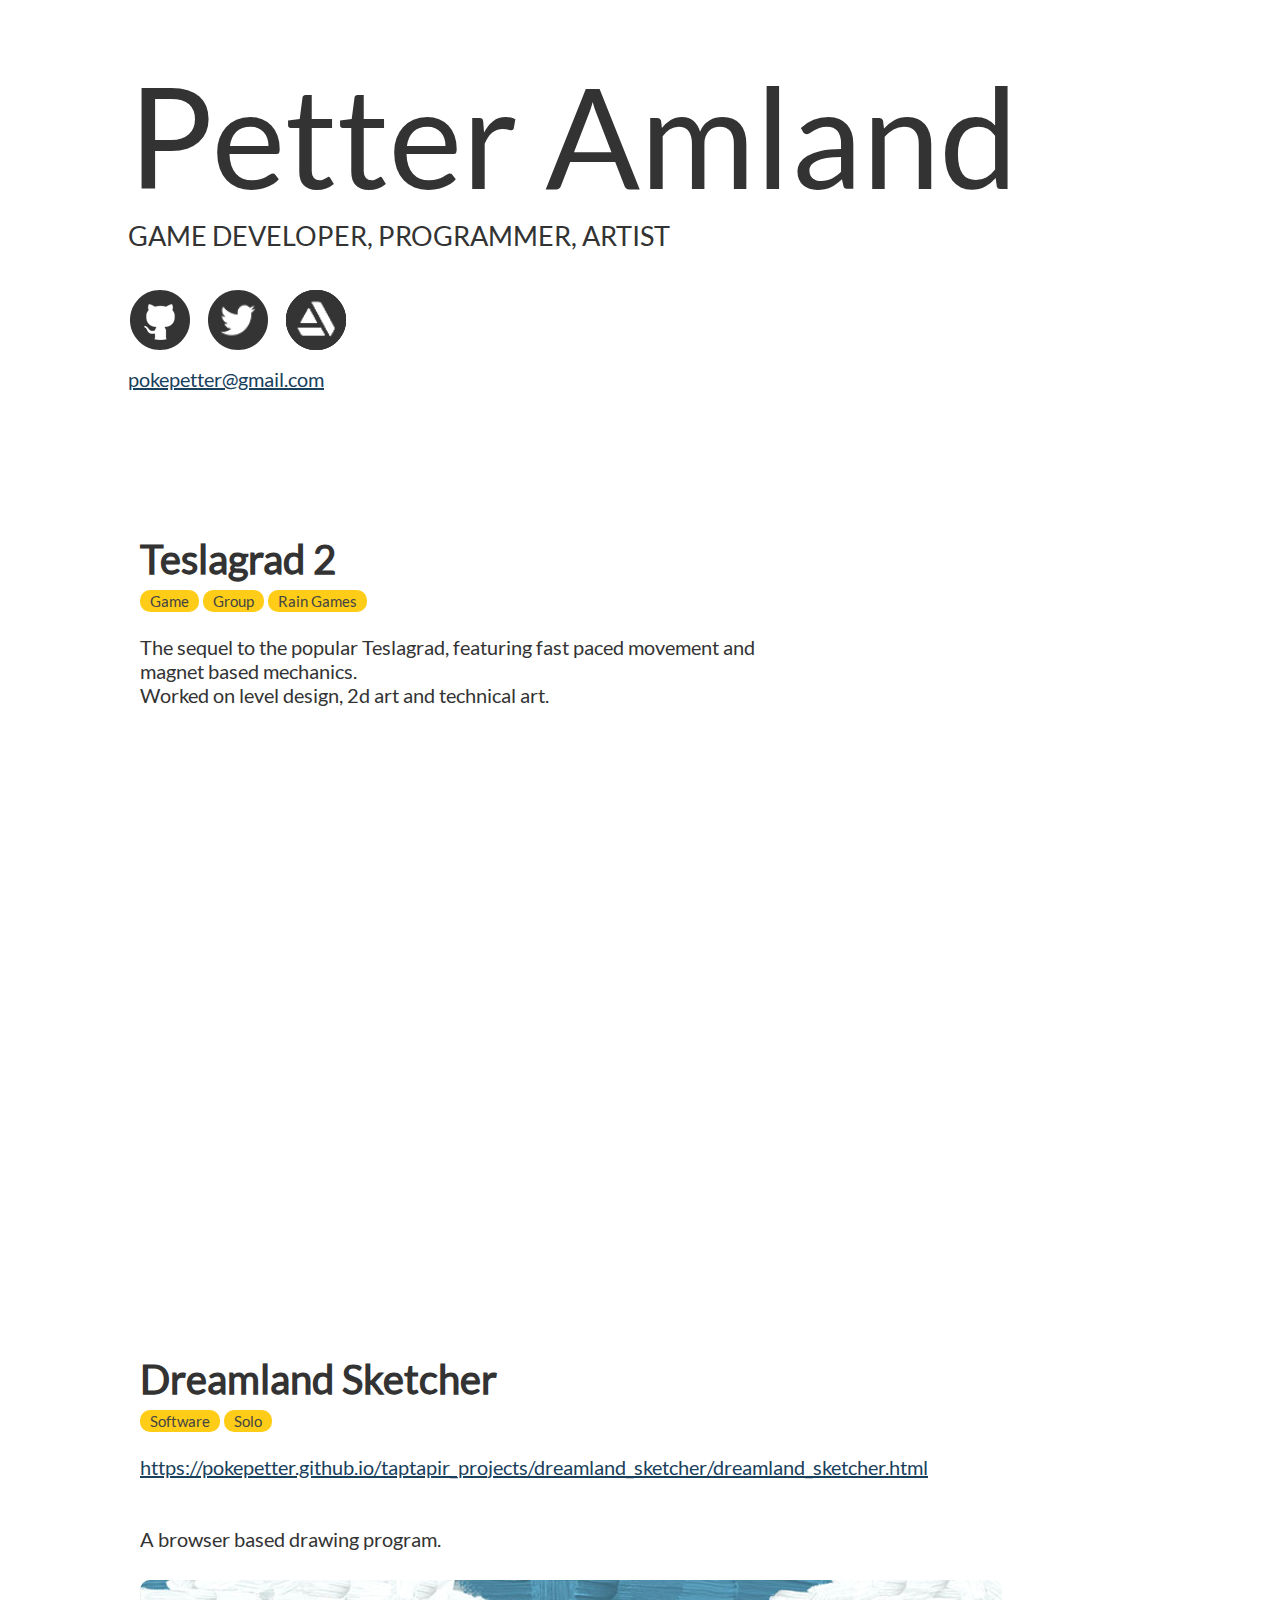
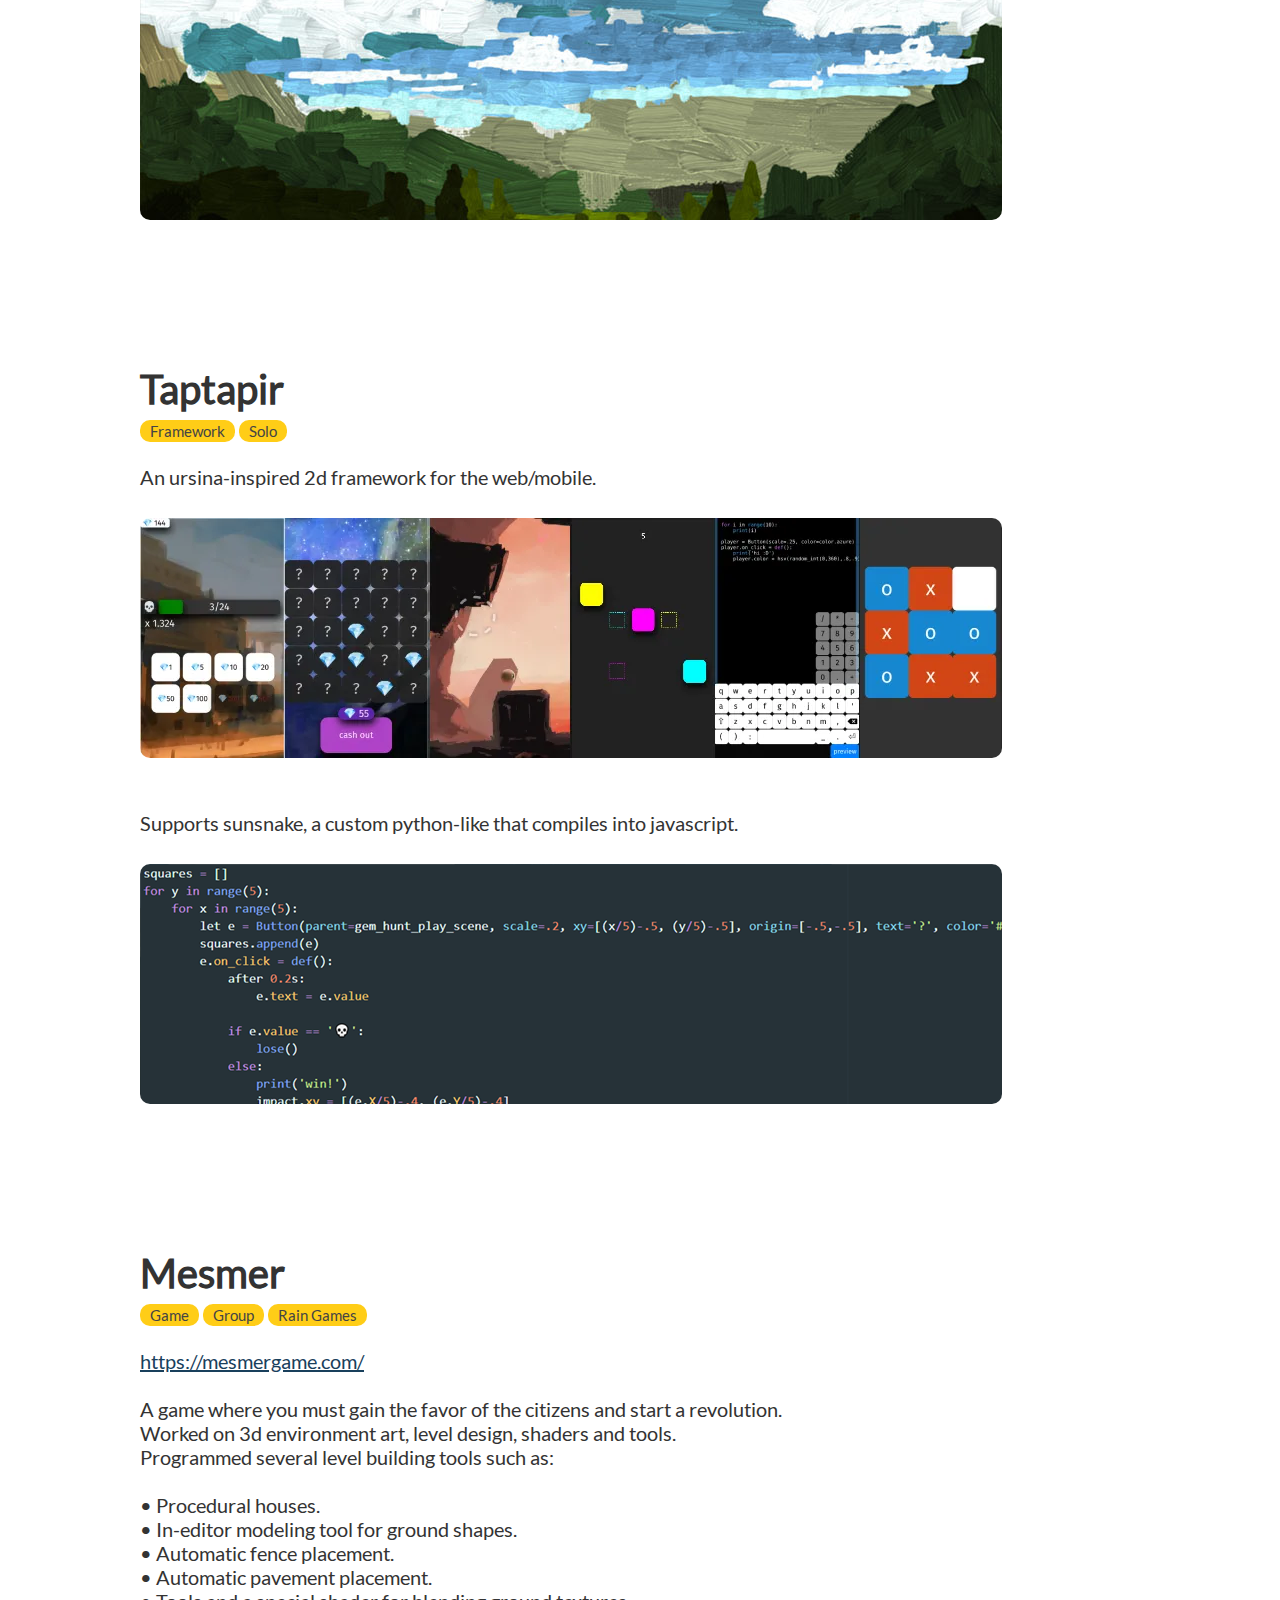
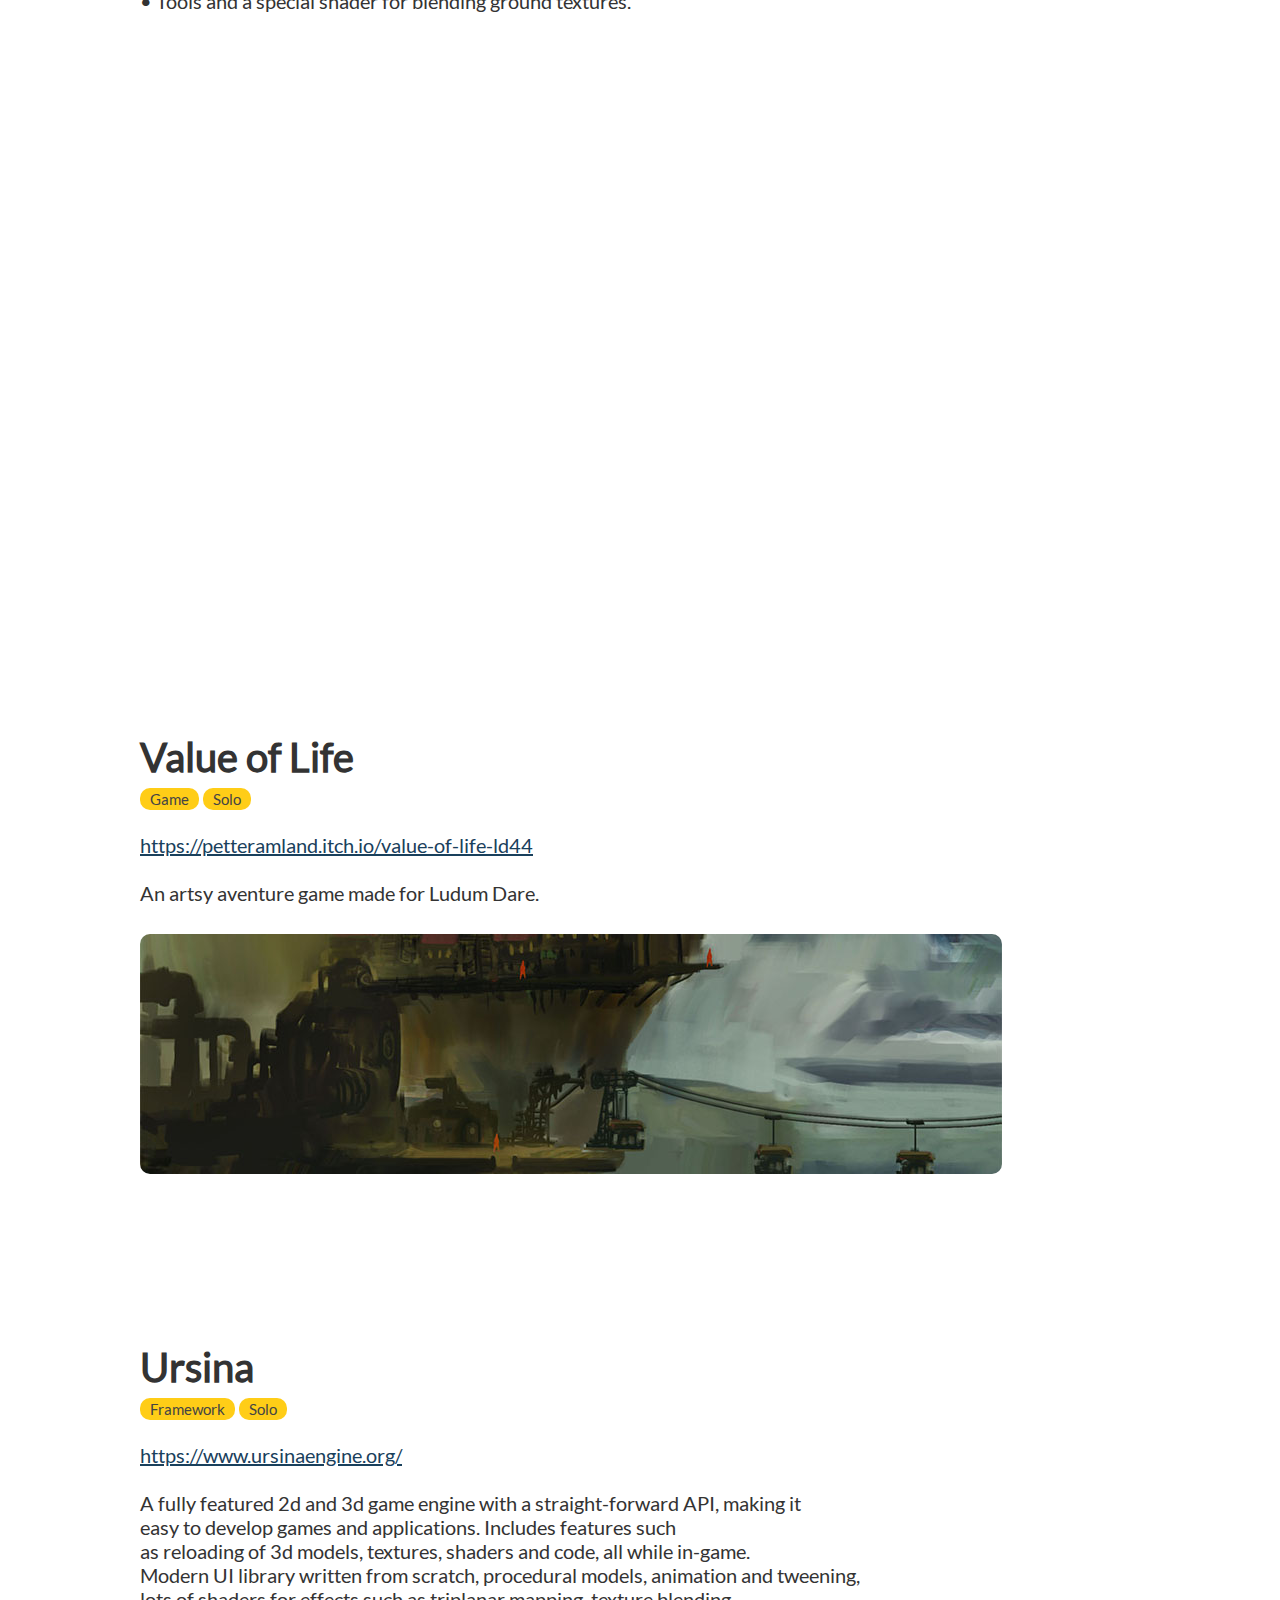
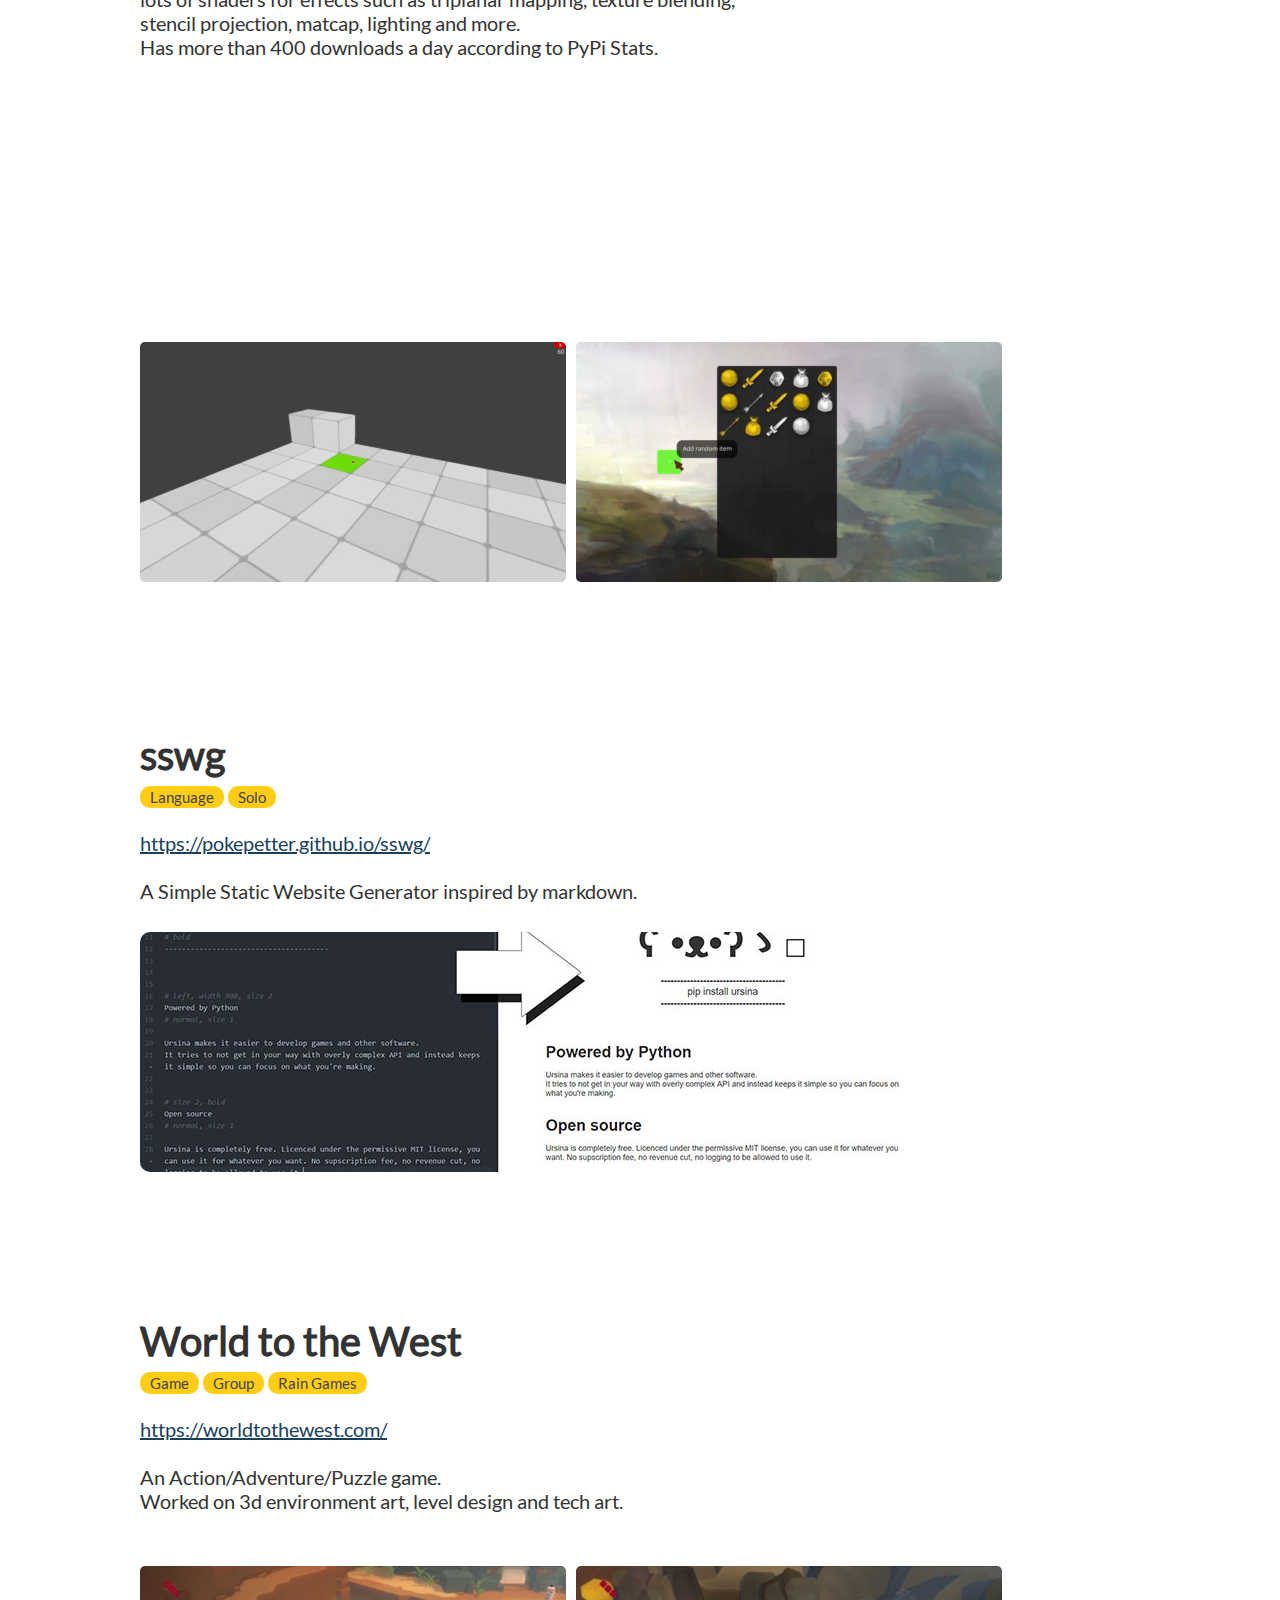
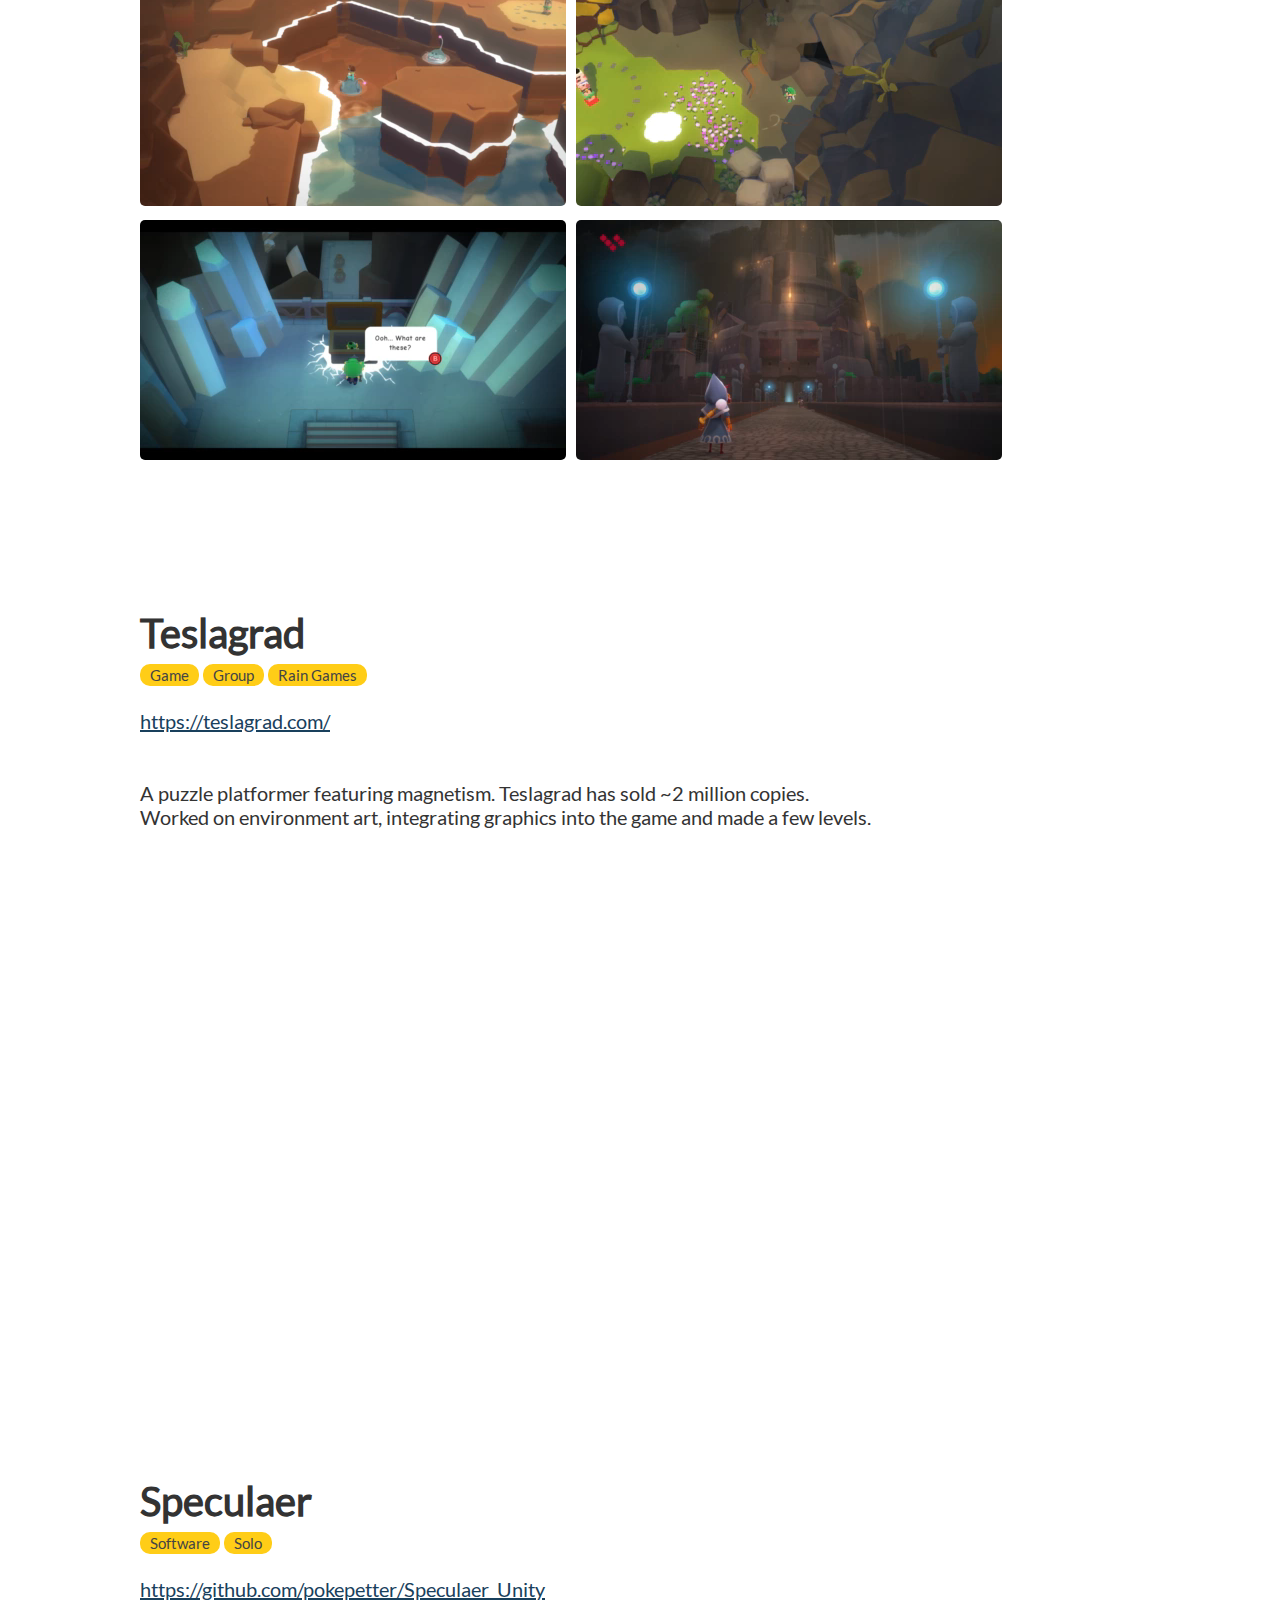
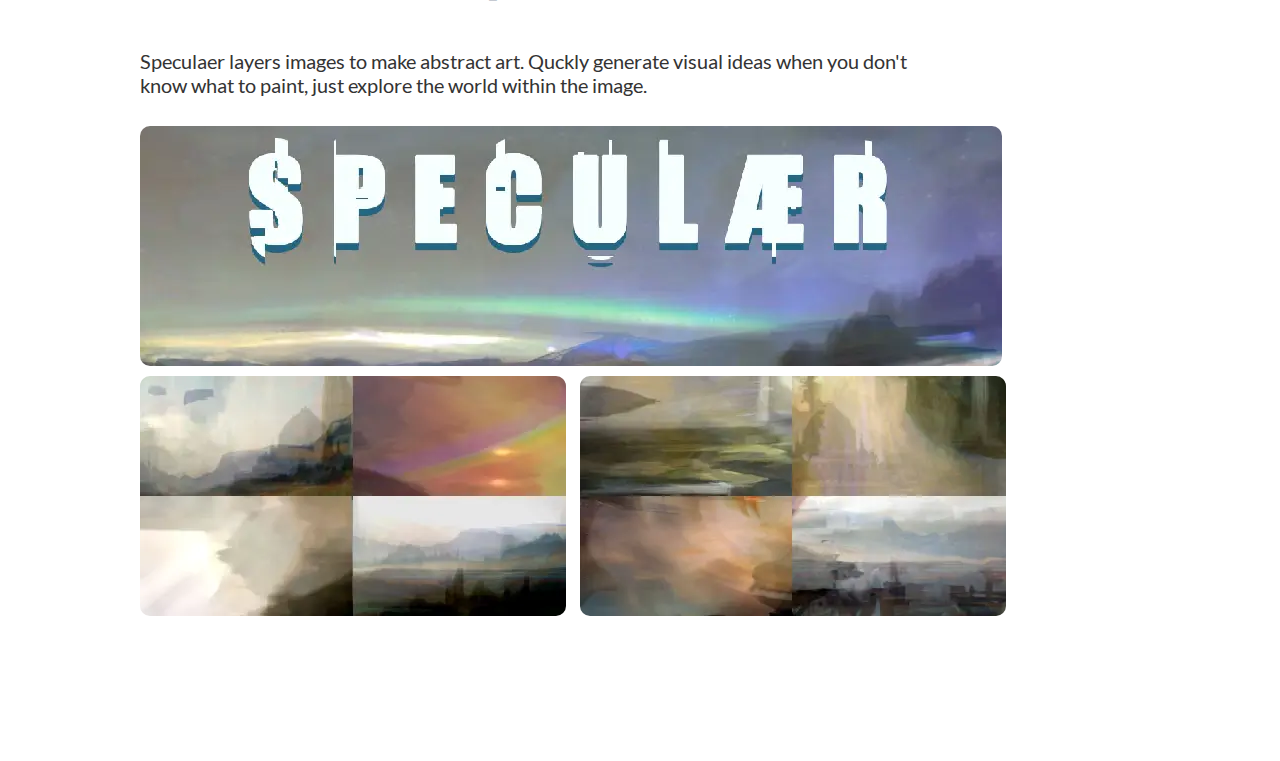
==== commit 94452bb3: "fixed broken links." ====
--- a/index.html
+++ b/index.html
@@ -116,7 +116,7 @@
     </div>
     <tag class="software">Software</tag> <tag class="solo">Solo</tag>
     <div class="project_description">
-        <a href="https://pokepetter.github.io/taptapir/dreamland_sketcher/dreamland_sketcher.html">https://pokepetter.github.io/taptapir/dreamland_sketcher/dreamland_sketcher.html</a><br>
+        <a href="https://pokepetter.github.io/taptapir_projects/dreamland_sketcher/dreamland_sketcher.html">https://pokepetter.github.io/taptapir_projects/dreamland_sketcher/dreamland_sketcher.html</a><br>
 
         A browser based drawing program.
 
@@ -149,7 +149,7 @@
         <img src="taptapir_portfolio_banner.webp" alt="taptapir_apps" width="862" height="240">
 
 
-        Supports <a href="https://pokepetter.github.io/taptapir/website/sunsnake.html">sunsnake</a>, a custom python-like that compiles into javascript.
+        Supports sunsnake, a custom python-like that compiles into javascript.
 
         <img src="sunsnake_code_screenshot.png" alt="sunsnake_code_screenshot" width="862" height="240">
     </div>
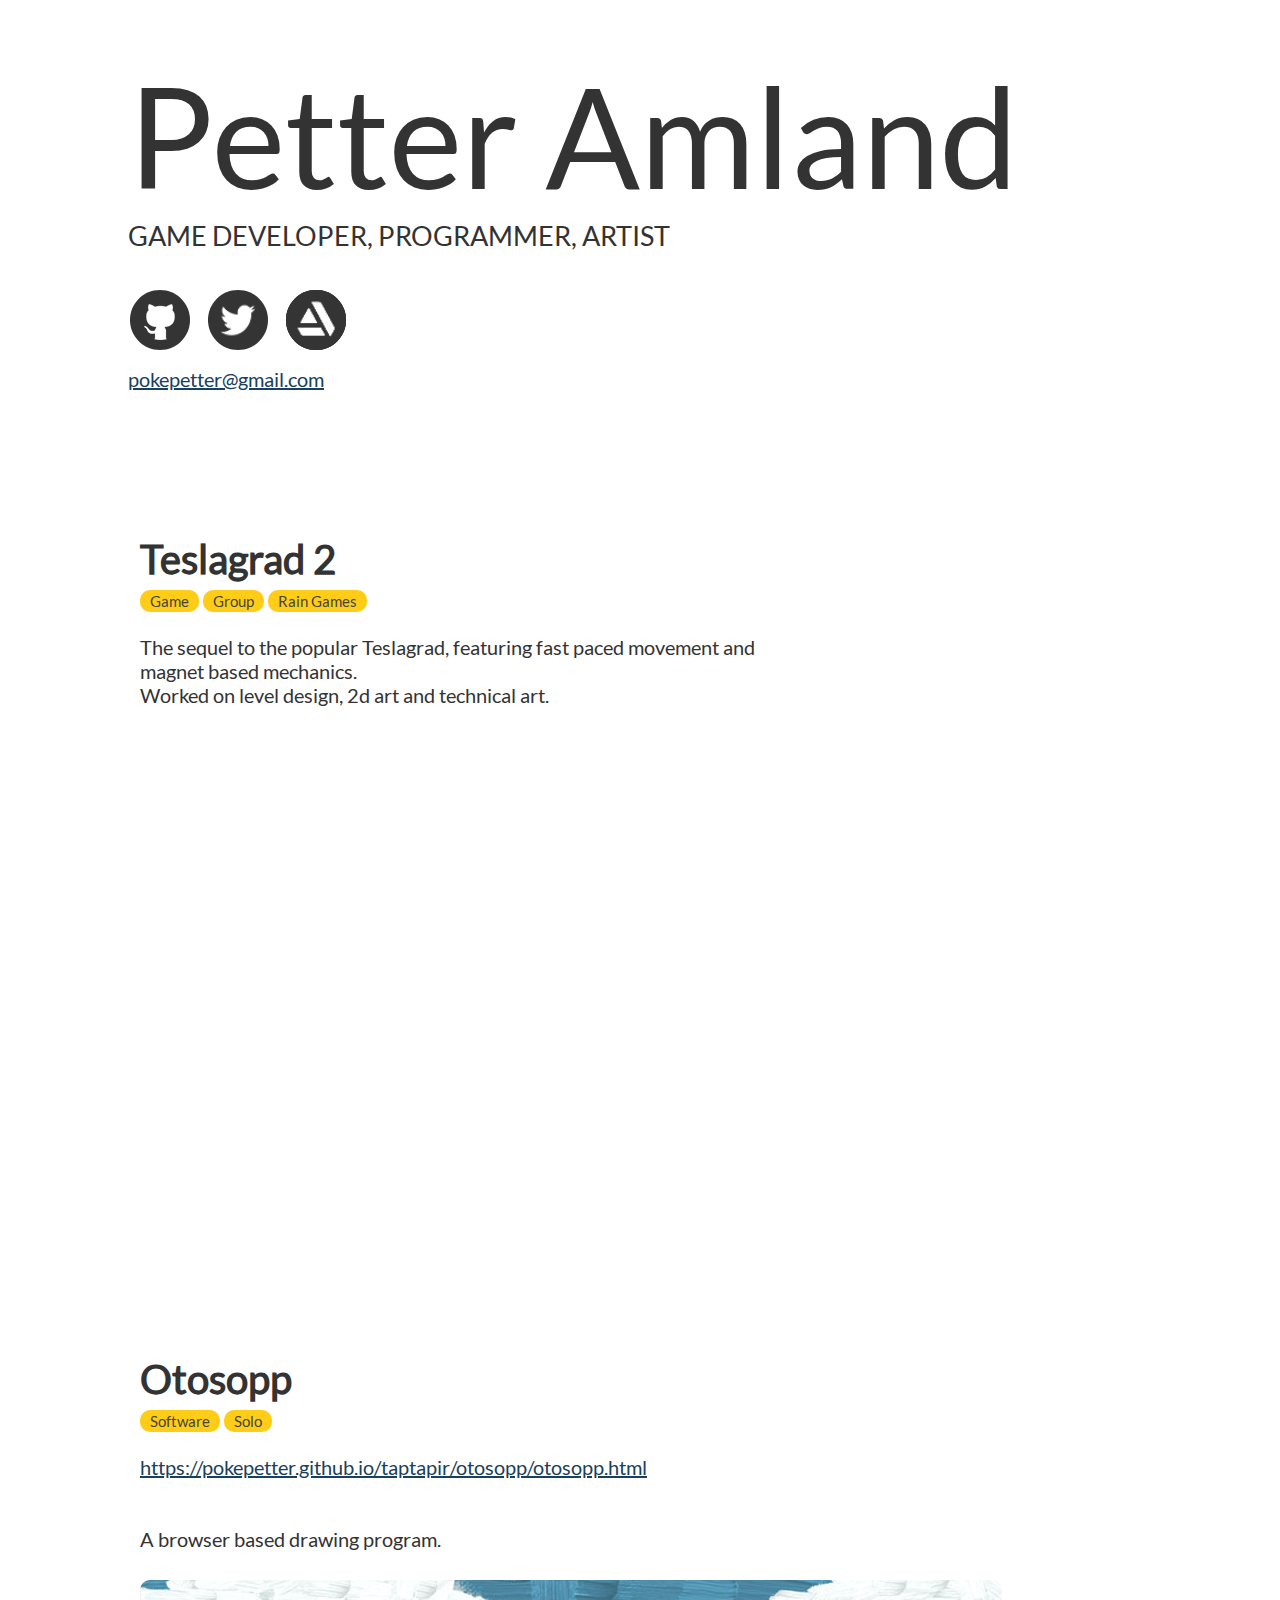
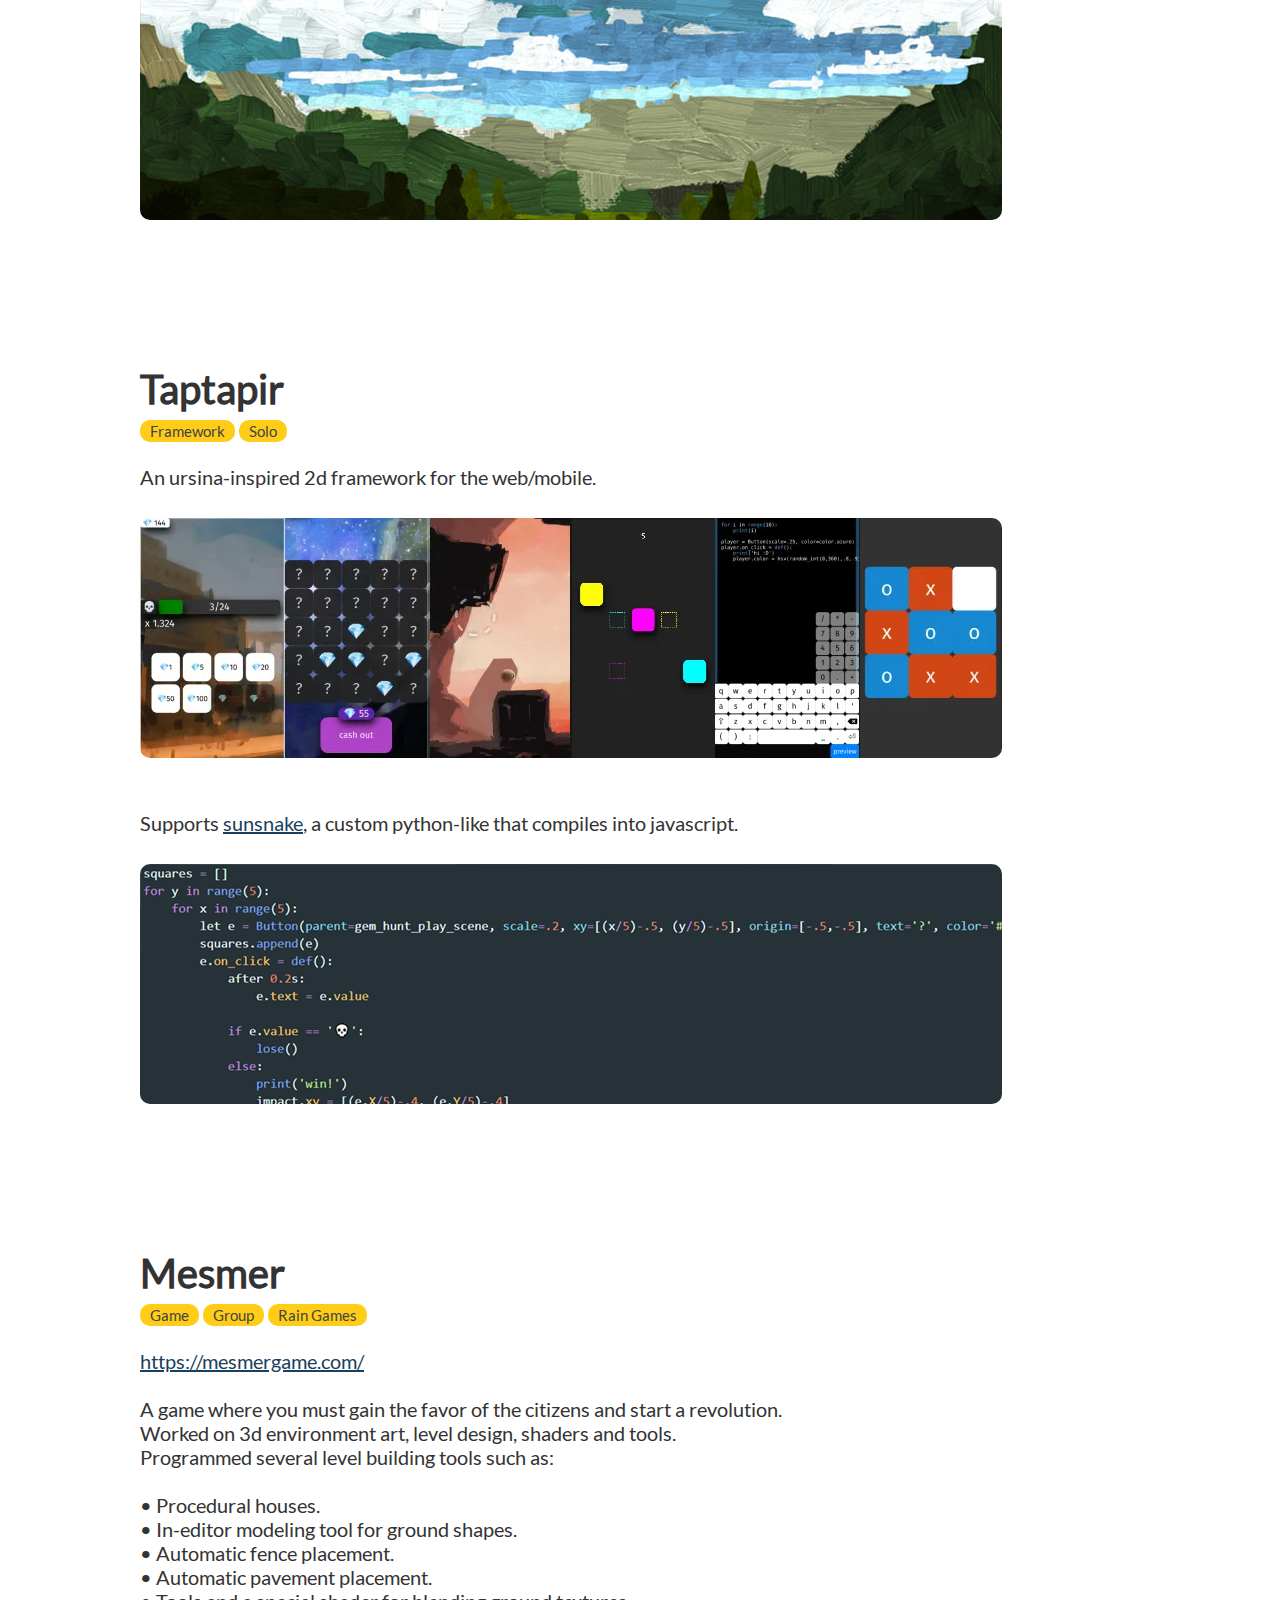
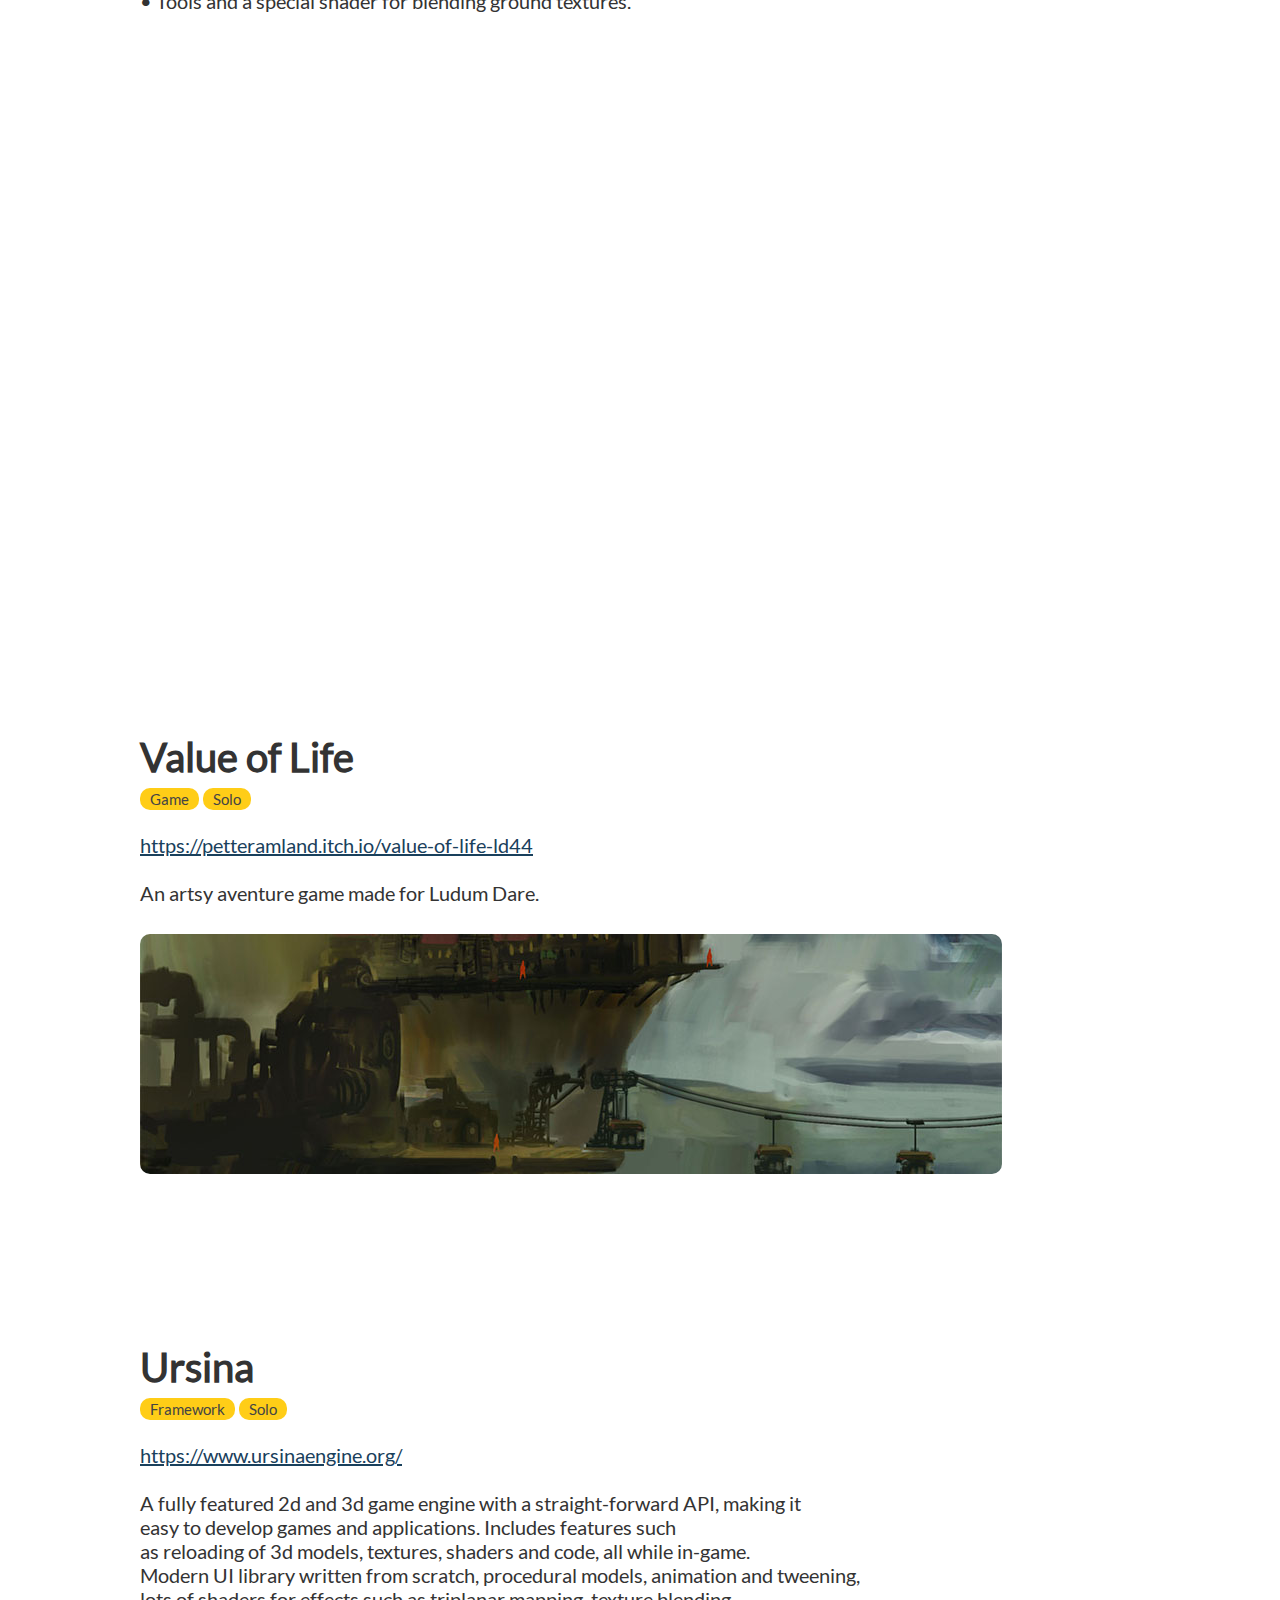
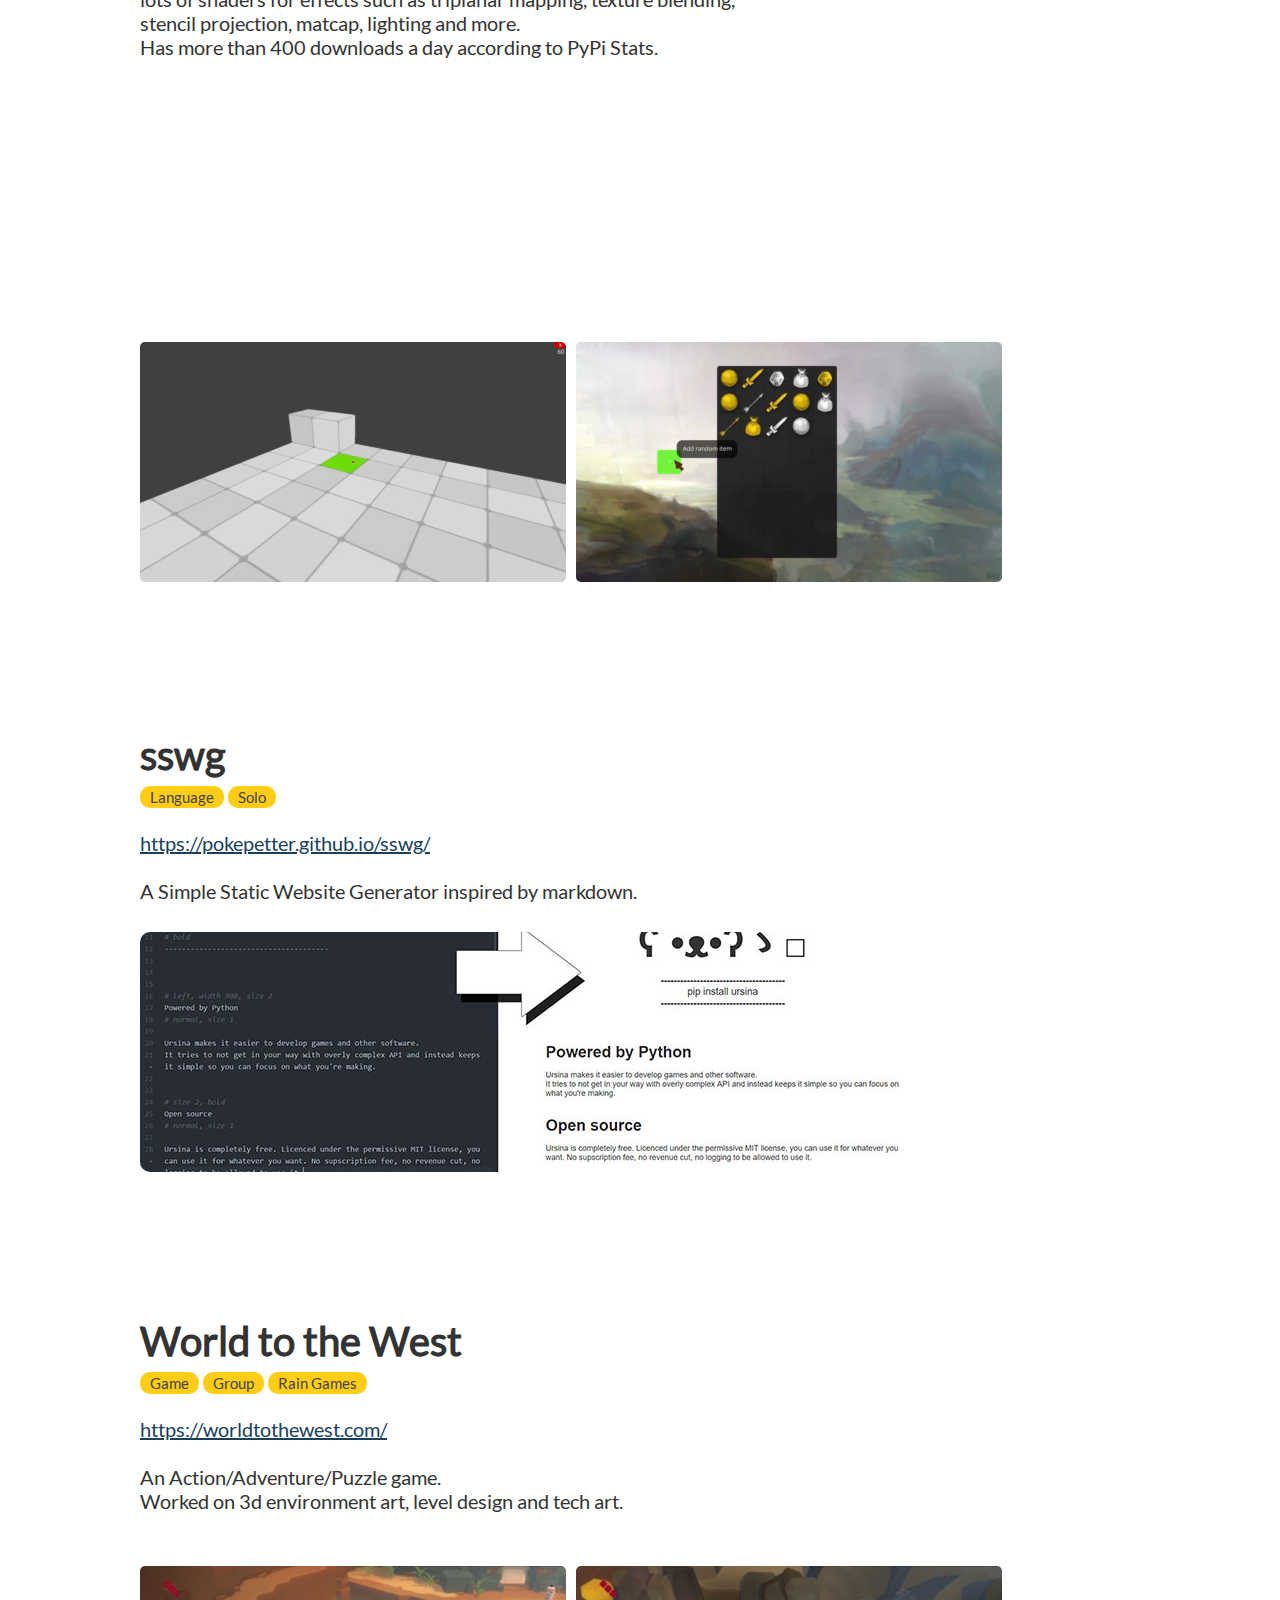
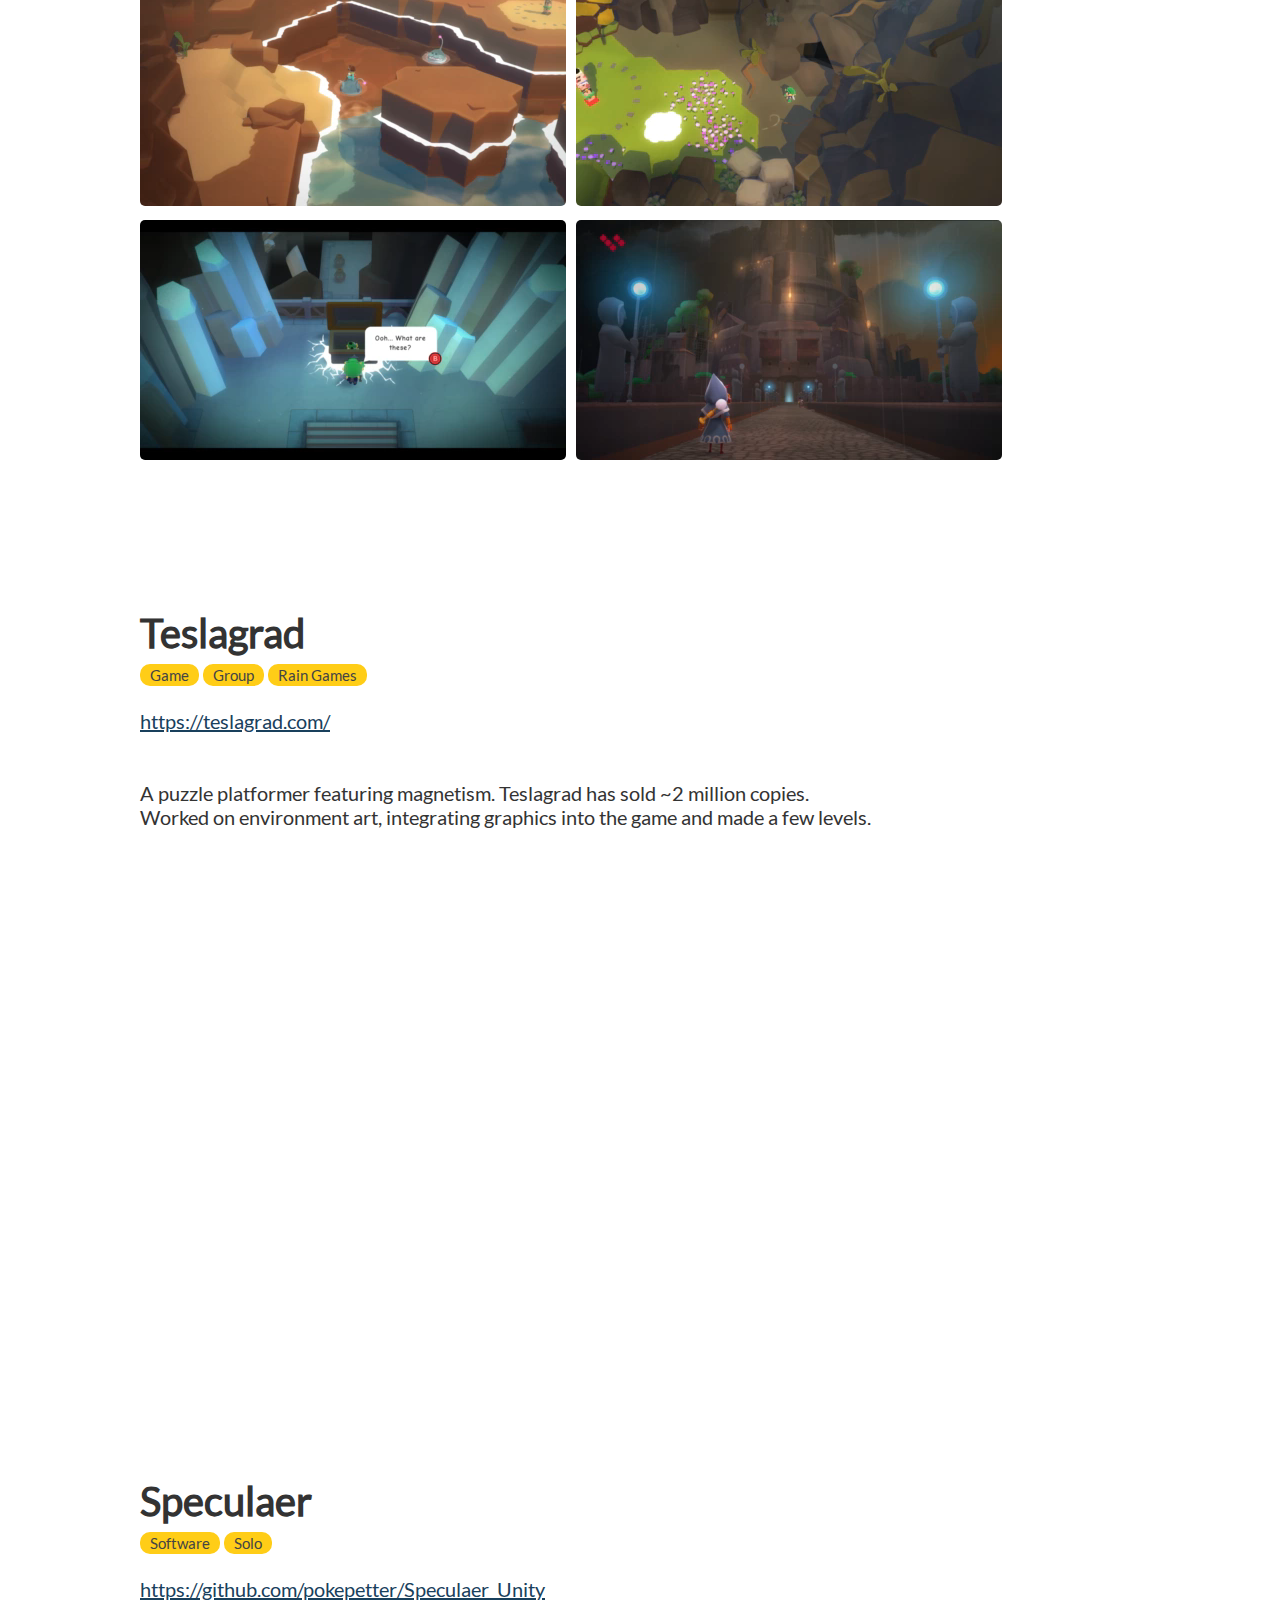
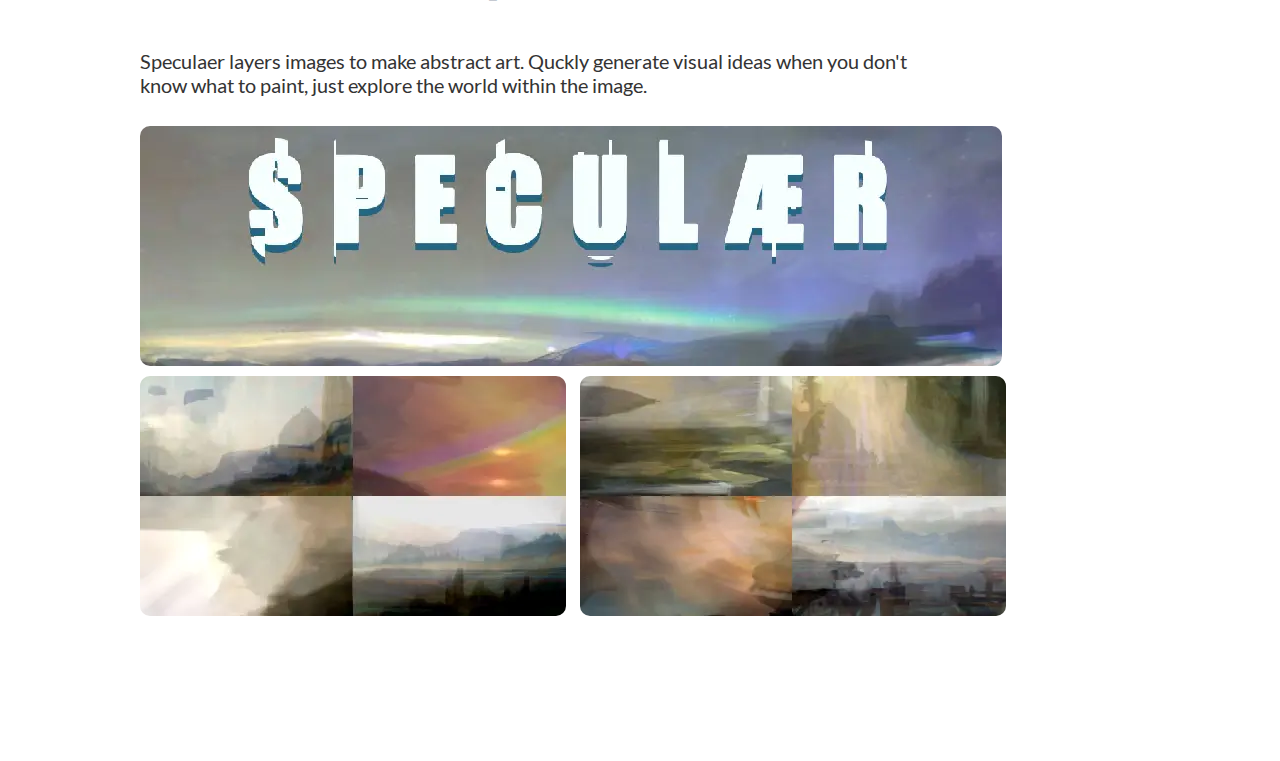
==== commit 72f79d13: "fixed broken link." ====
--- a/index.html
+++ b/index.html
@@ -110,13 +110,13 @@
     </div>
 </div>
 
-<div class="project_container" id="Dreamland Sketcher">
-    <div class="project_title">
-        Dreamland Sketcher
+<div class="project_container" id="Otosopp">
+    <div class="project_title">
+        Otosopp
     </div>
     <tag class="software">Software</tag> <tag class="solo">Solo</tag>
     <div class="project_description">
-        <a href="https://pokepetter.github.io/taptapir_projects/dreamland_sketcher/dreamland_sketcher.html">https://pokepetter.github.io/taptapir_projects/dreamland_sketcher/dreamland_sketcher.html</a><br>
+        <a href="https://pokepetter.github.io/taptapir/otosopp/otosopp.html">https://pokepetter.github.io/taptapir/otosopp/otosopp.html</a><br>
 
         A browser based drawing program.
 
@@ -149,7 +149,7 @@
         <img src="taptapir_portfolio_banner.webp" alt="taptapir_apps" width="862" height="240">
 
 
-        Supports sunsnake, a custom python-like that compiles into javascript.
+        Supports <a href="https://pokepetter.github.io/taptapir/website/sunsnake.html">sunsnake</a>, a custom python-like that compiles into javascript.
 
         <img src="sunsnake_code_screenshot.png" alt="sunsnake_code_screenshot" width="862" height="240">
     </div>
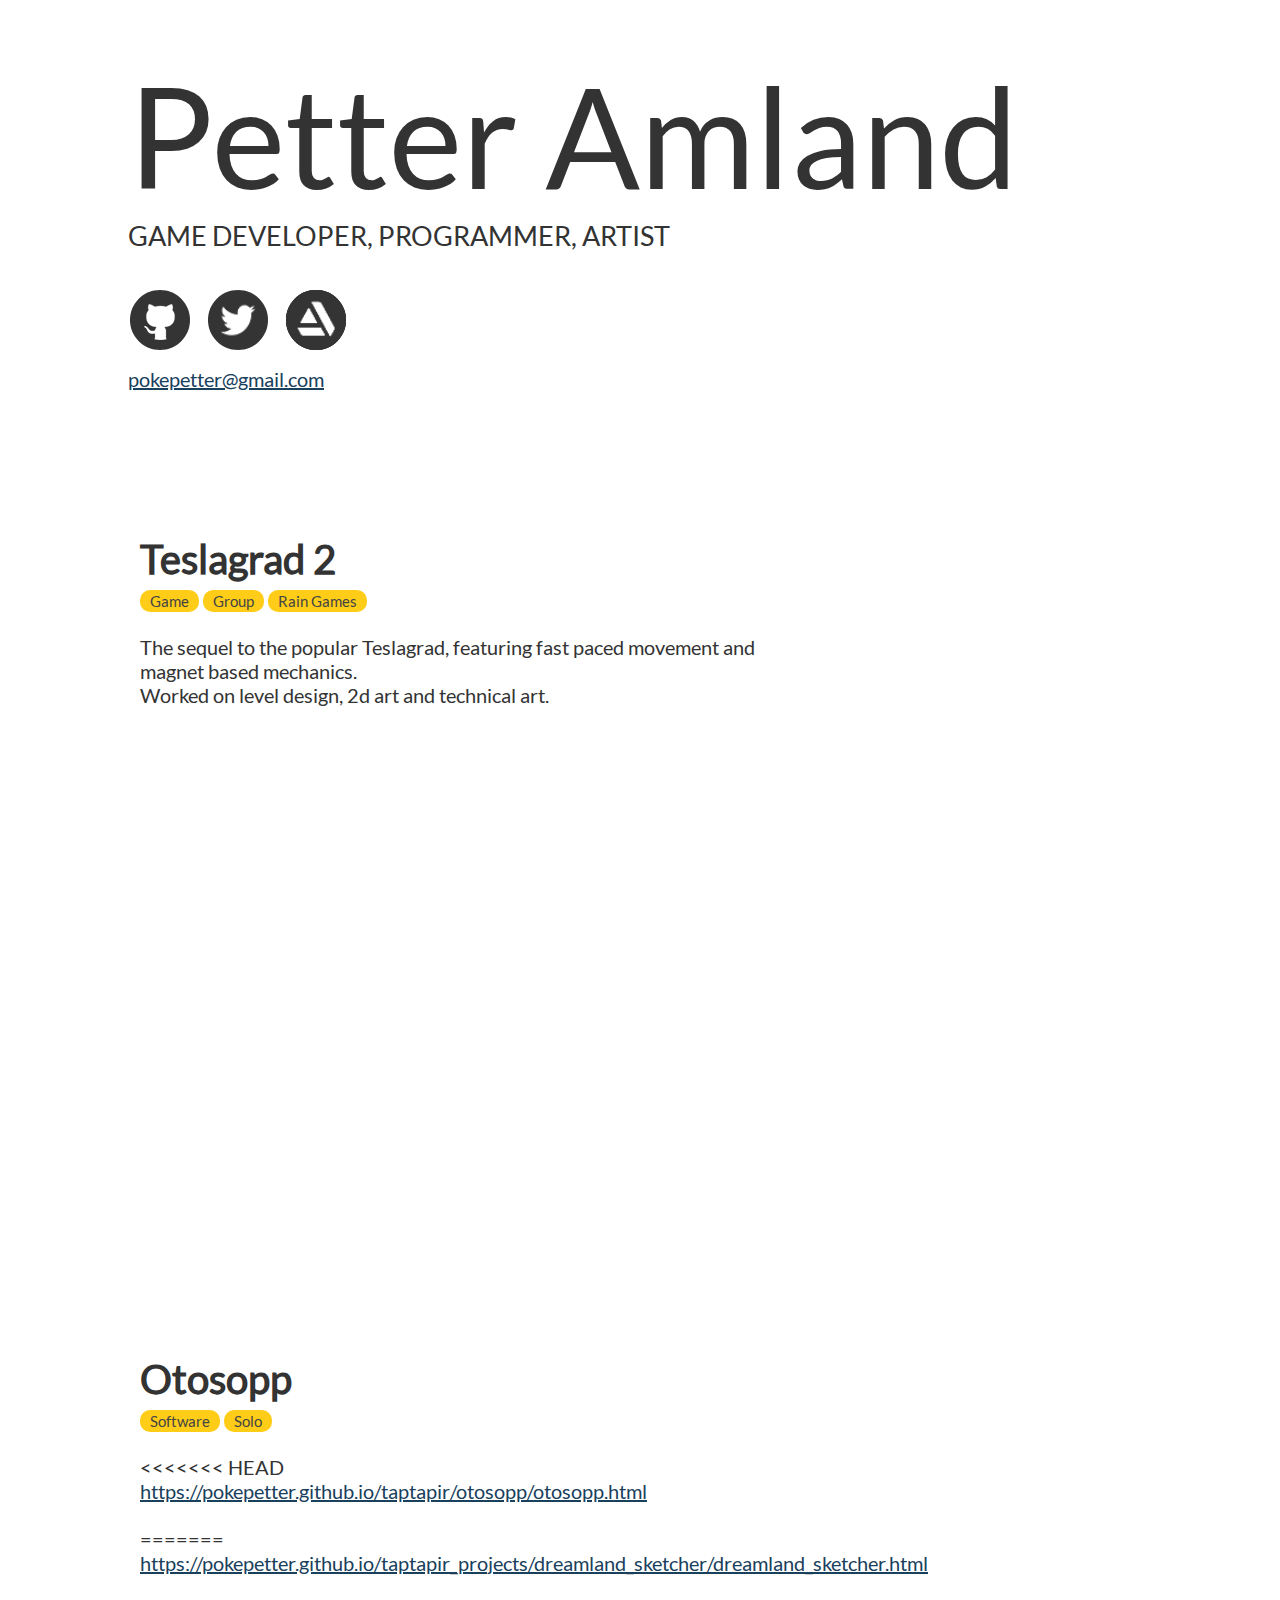
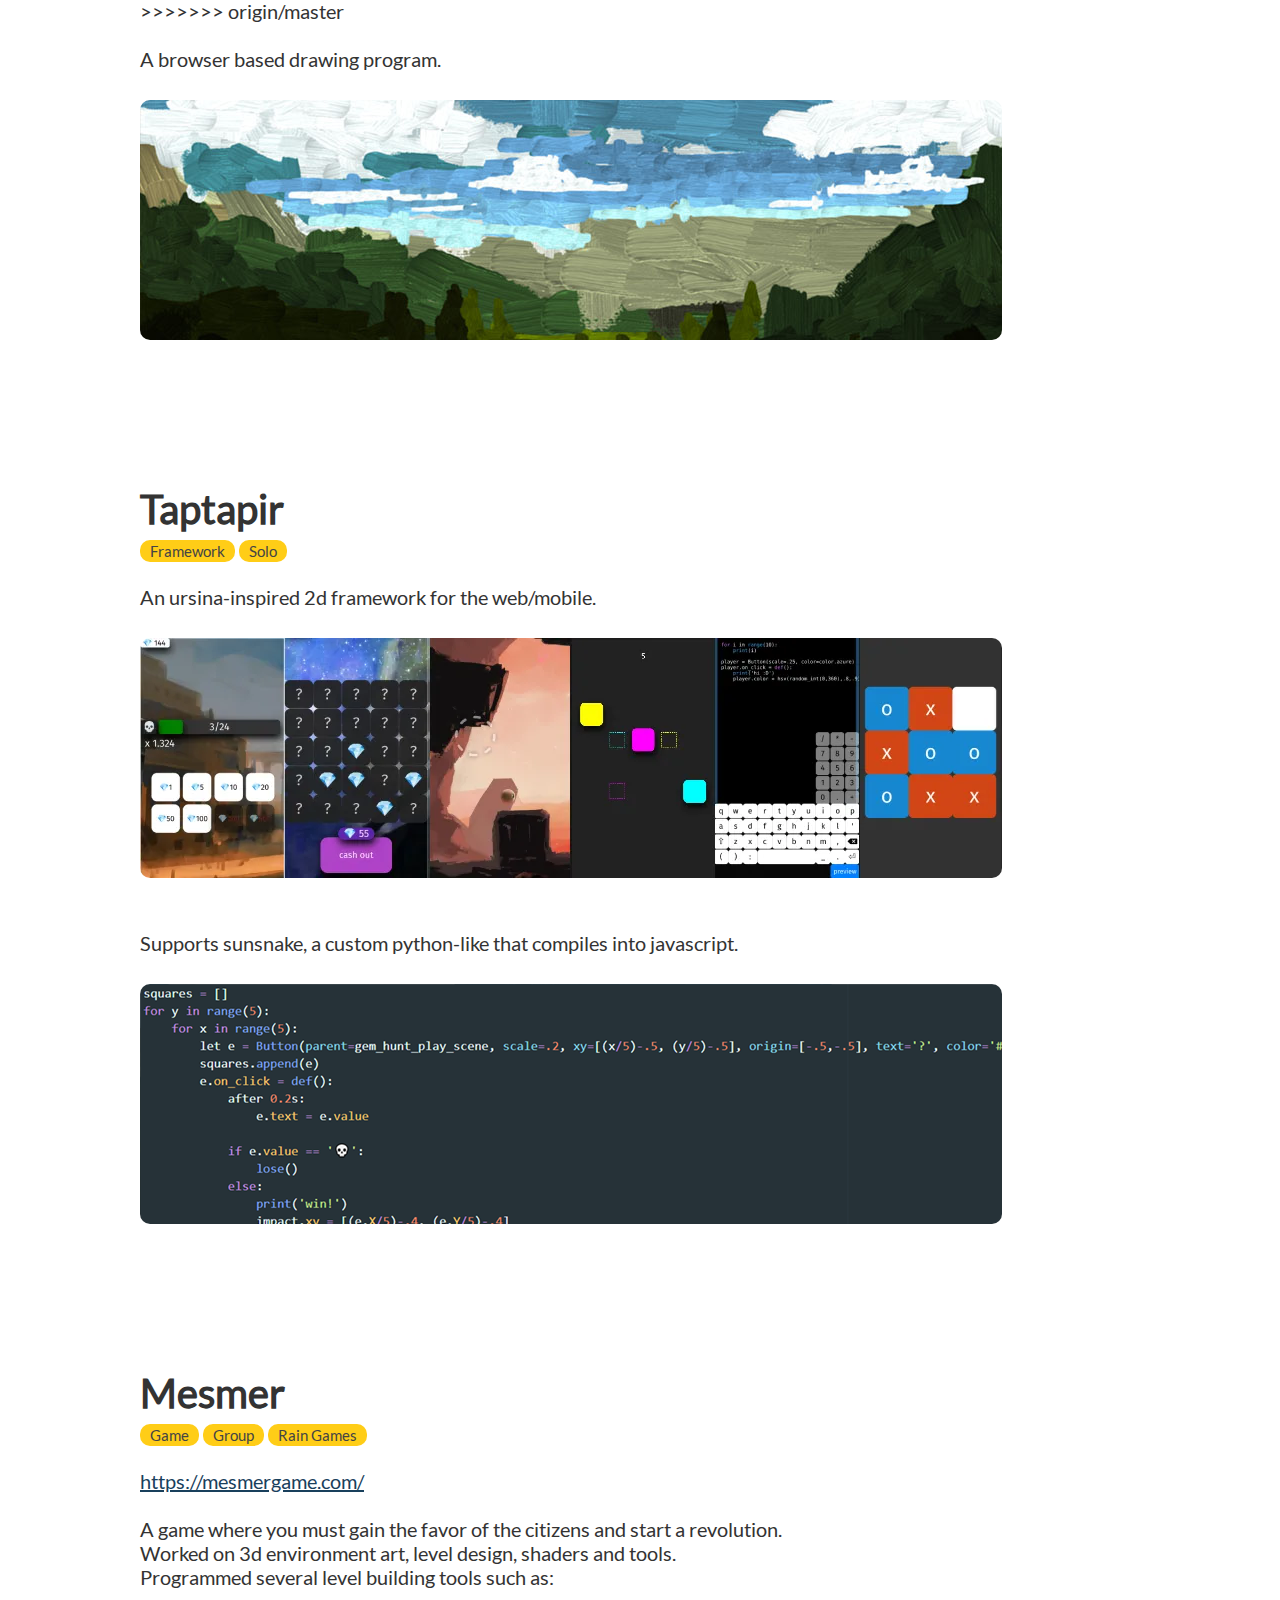
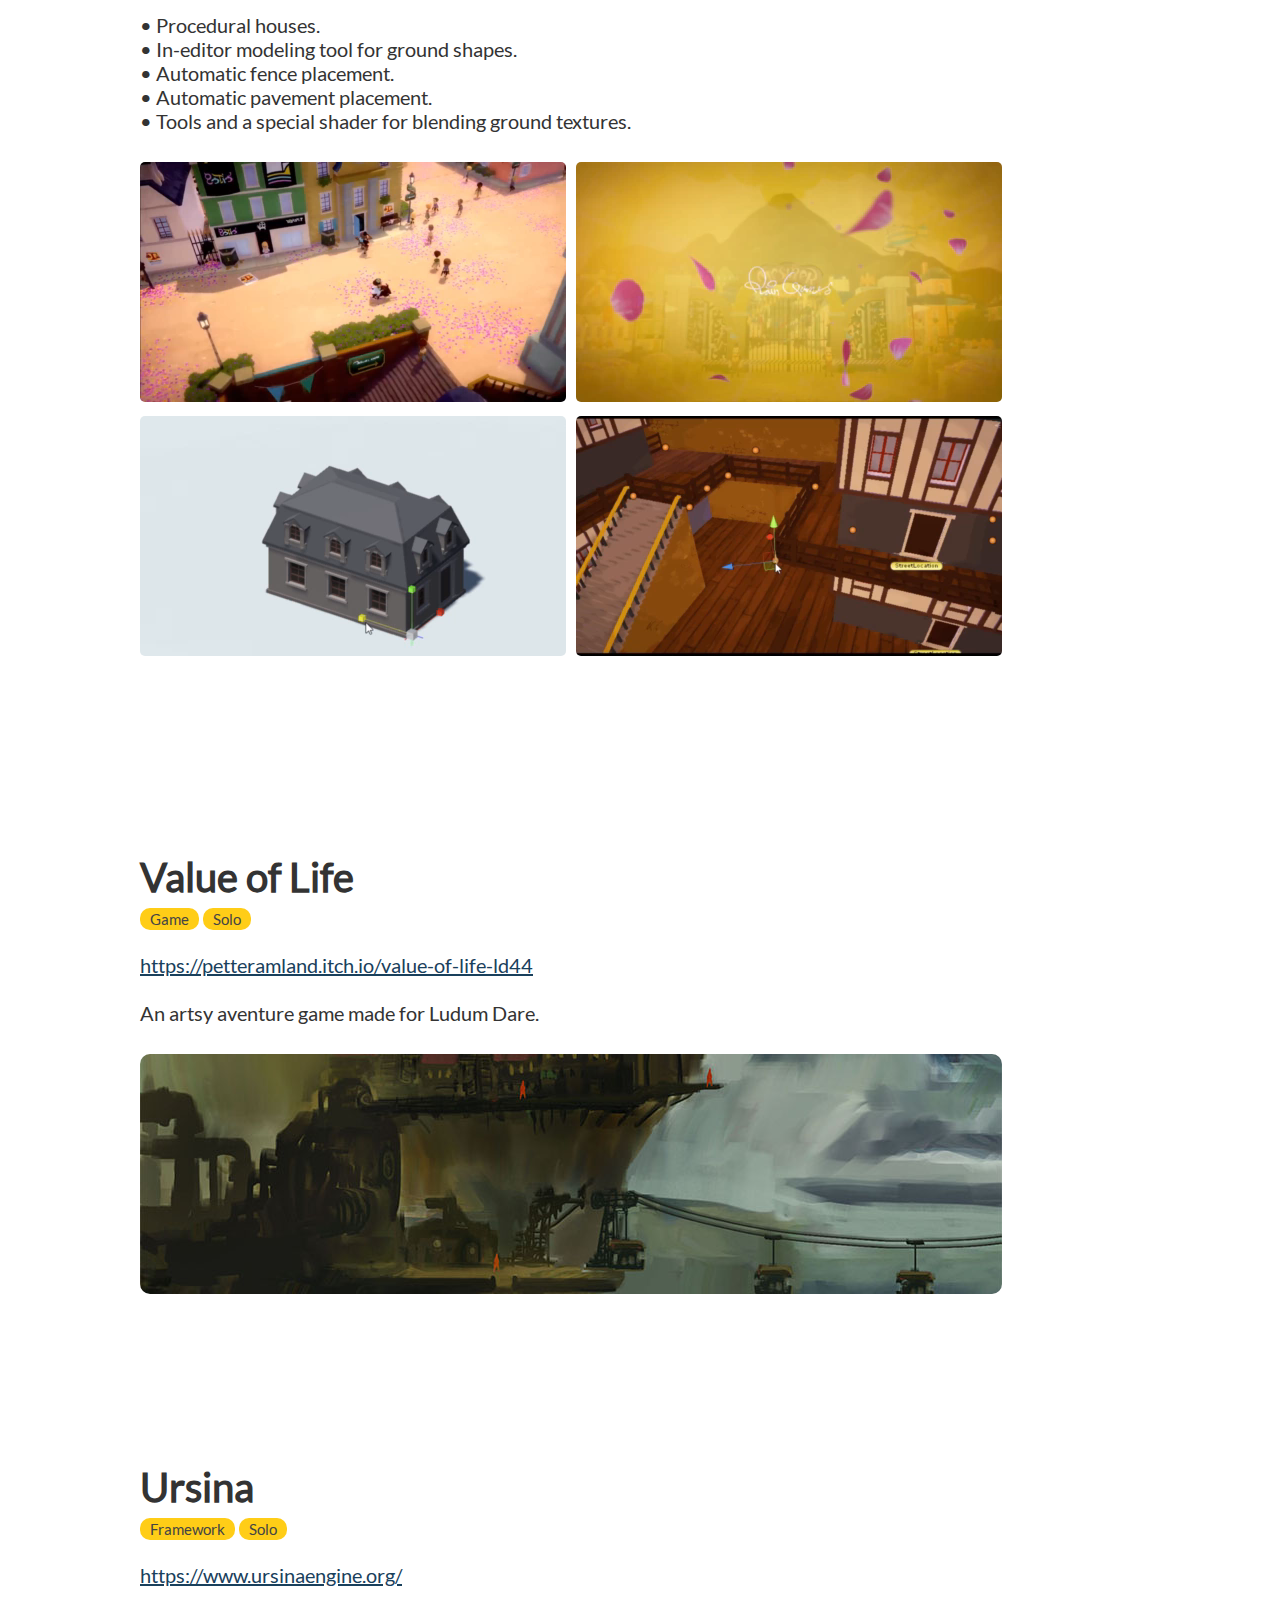
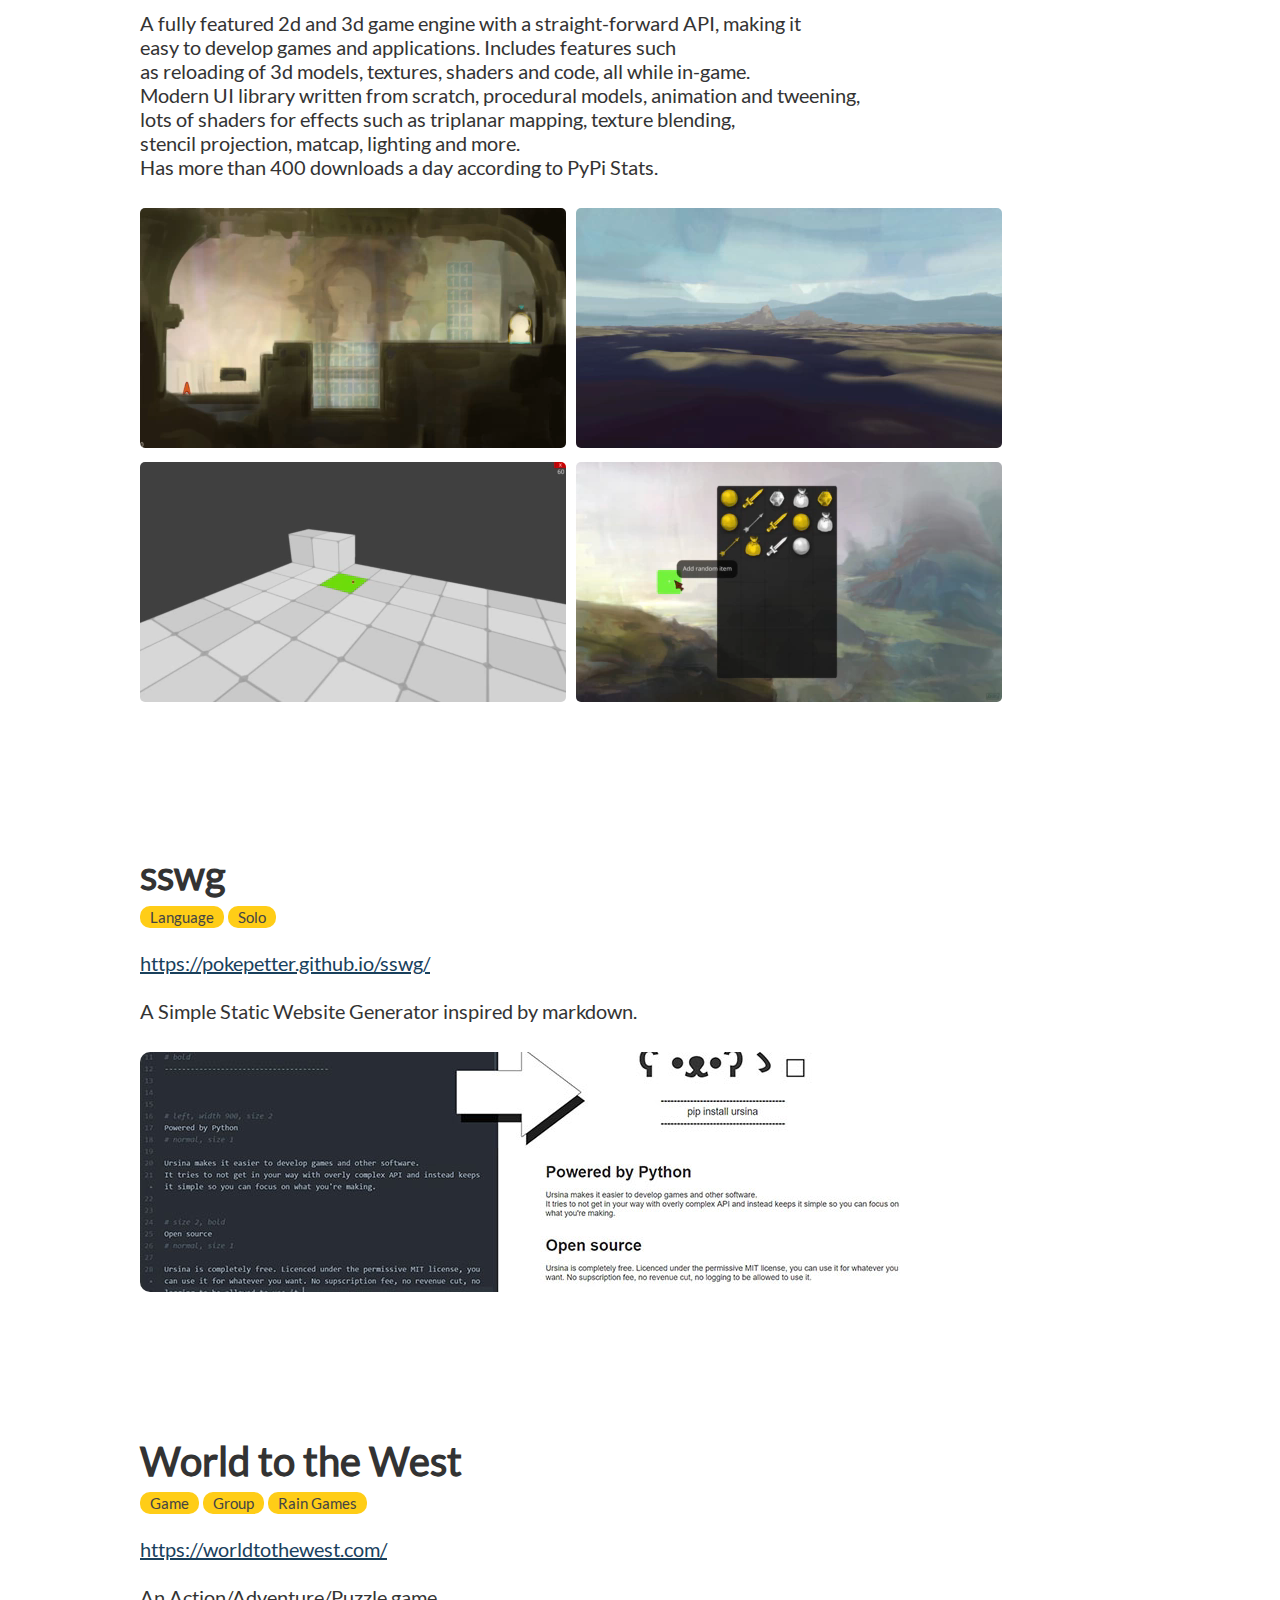
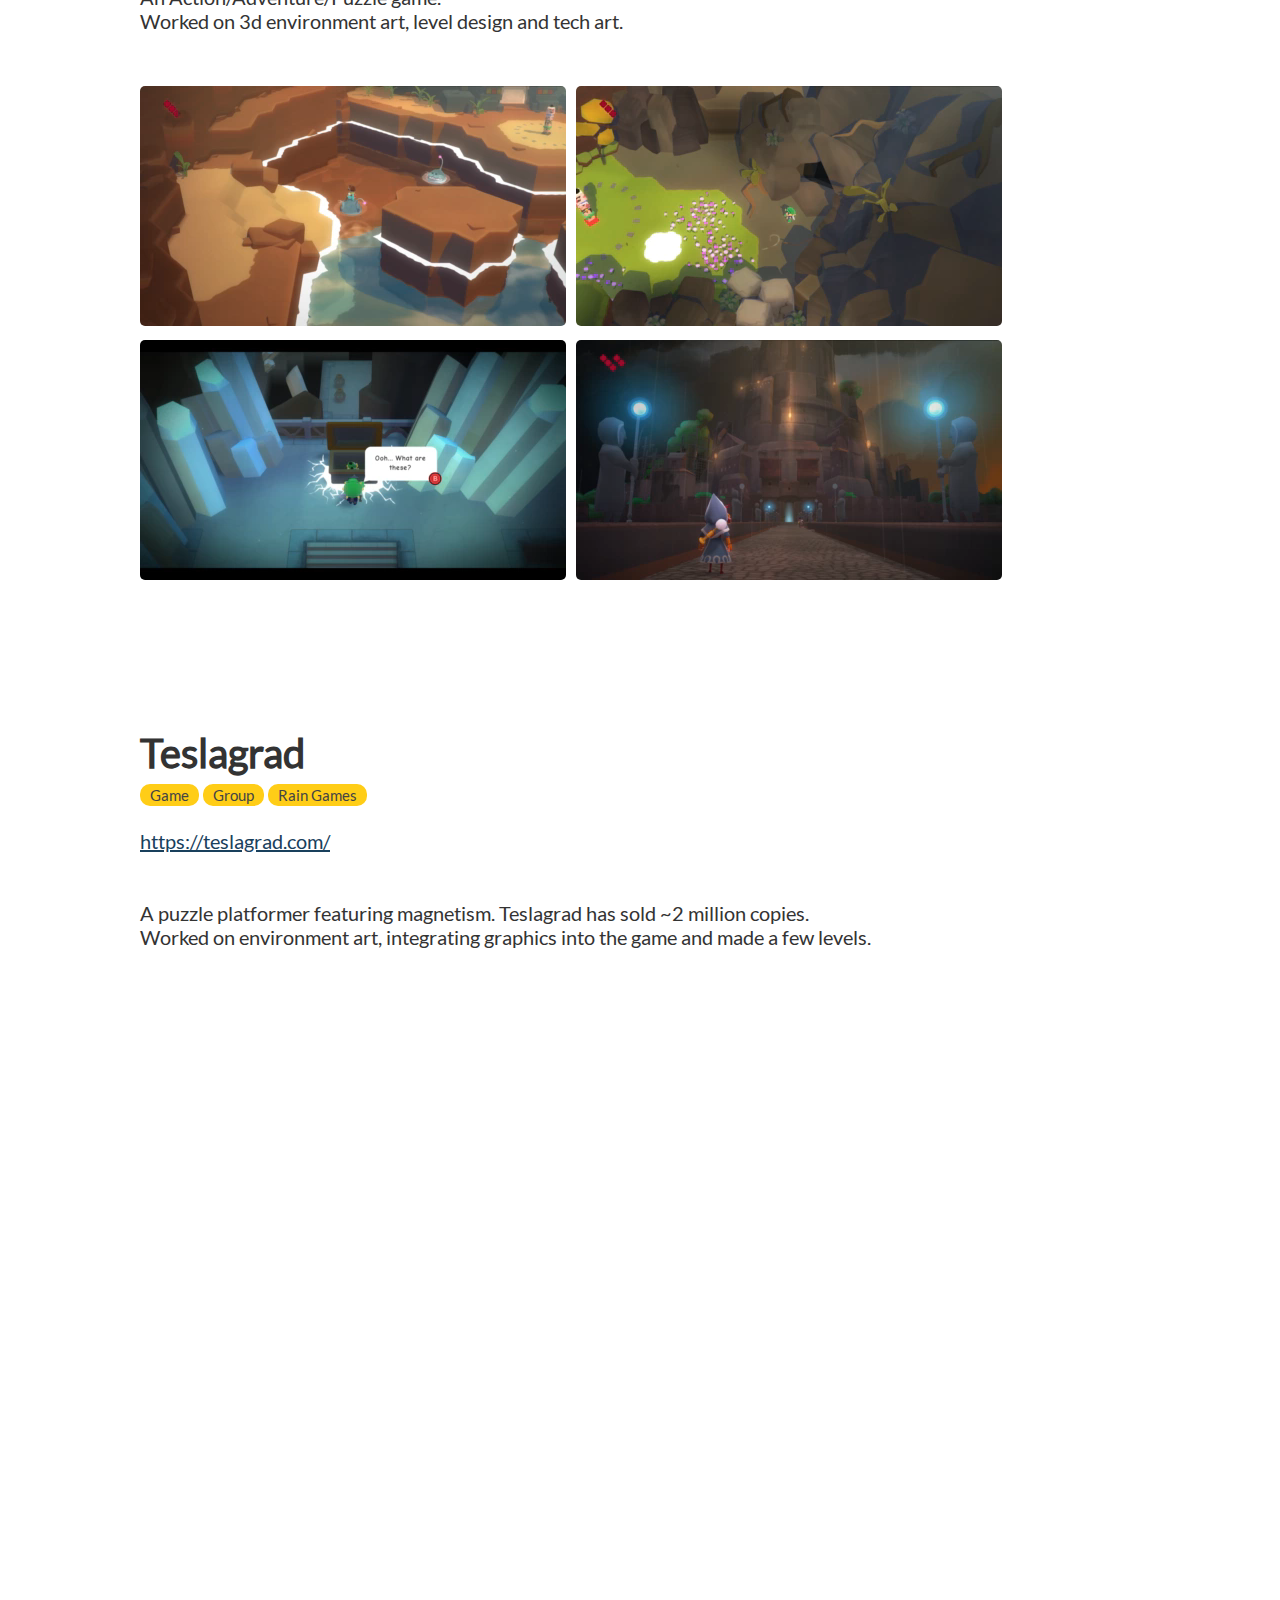
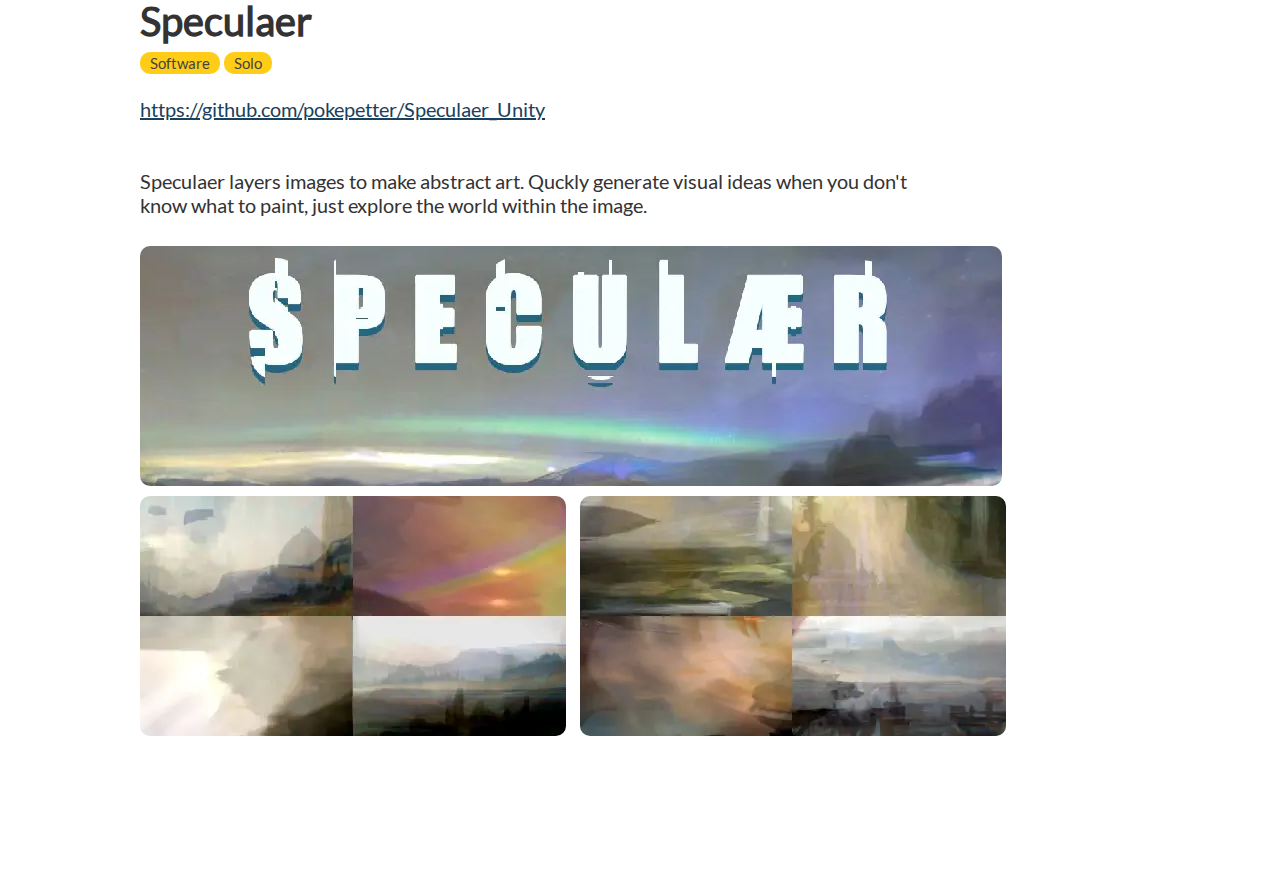
==== commit 580041b3: "Merge remote-tracking branch 'origin/master'" ====
--- a/index.html
+++ b/index.html
@@ -116,7 +116,11 @@
     </div>
     <tag class="software">Software</tag> <tag class="solo">Solo</tag>
     <div class="project_description">
+<<<<<<< HEAD
         <a href="https://pokepetter.github.io/taptapir/otosopp/otosopp.html">https://pokepetter.github.io/taptapir/otosopp/otosopp.html</a><br>
+=======
+        <a href="https://pokepetter.github.io/taptapir_projects/dreamland_sketcher/dreamland_sketcher.html">https://pokepetter.github.io/taptapir_projects/dreamland_sketcher/dreamland_sketcher.html</a><br>
+>>>>>>> origin/master
 
         A browser based drawing program.
 
@@ -149,7 +153,7 @@
         <img src="taptapir_portfolio_banner.webp" alt="taptapir_apps" width="862" height="240">
 
 
-        Supports <a href="https://pokepetter.github.io/taptapir/website/sunsnake.html">sunsnake</a>, a custom python-like that compiles into javascript.
+        Supports sunsnake, a custom python-like that compiles into javascript.
 
         <img src="sunsnake_code_screenshot.png" alt="sunsnake_code_screenshot" width="862" height="240">
     </div>
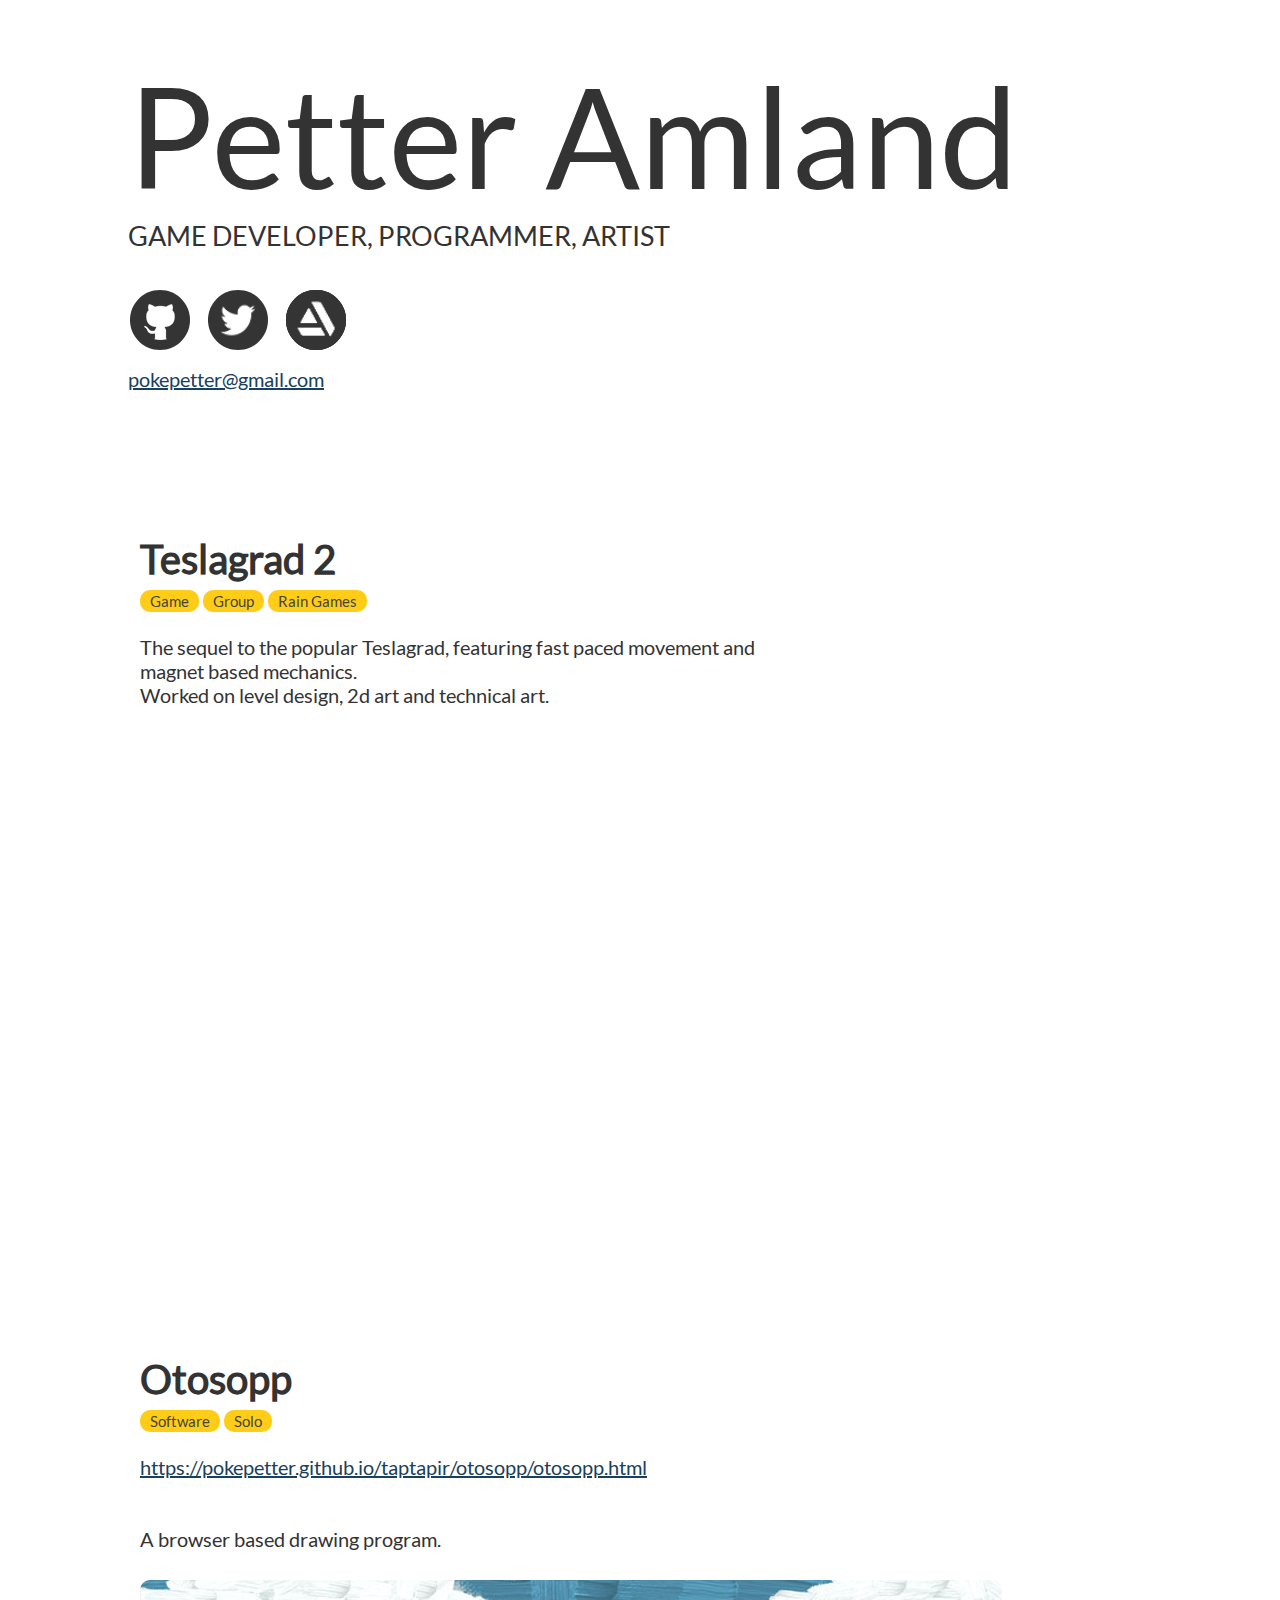
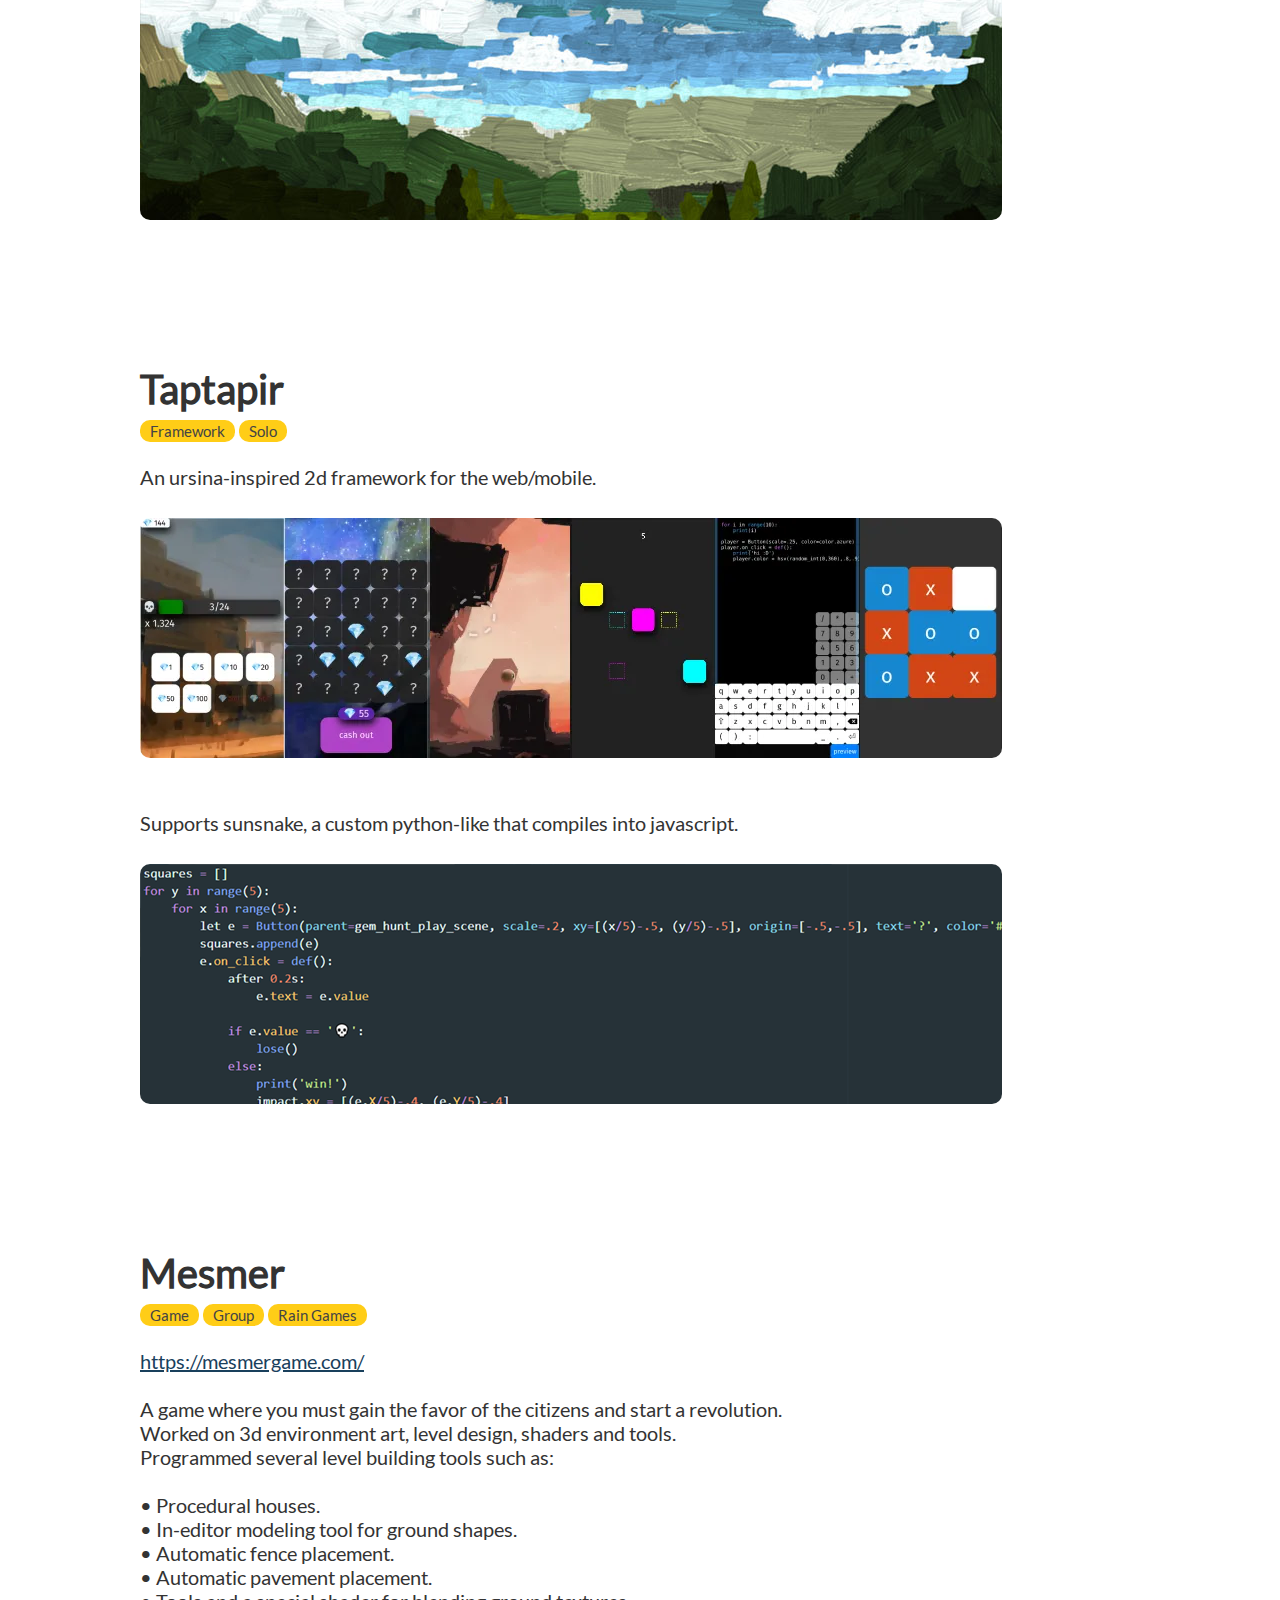
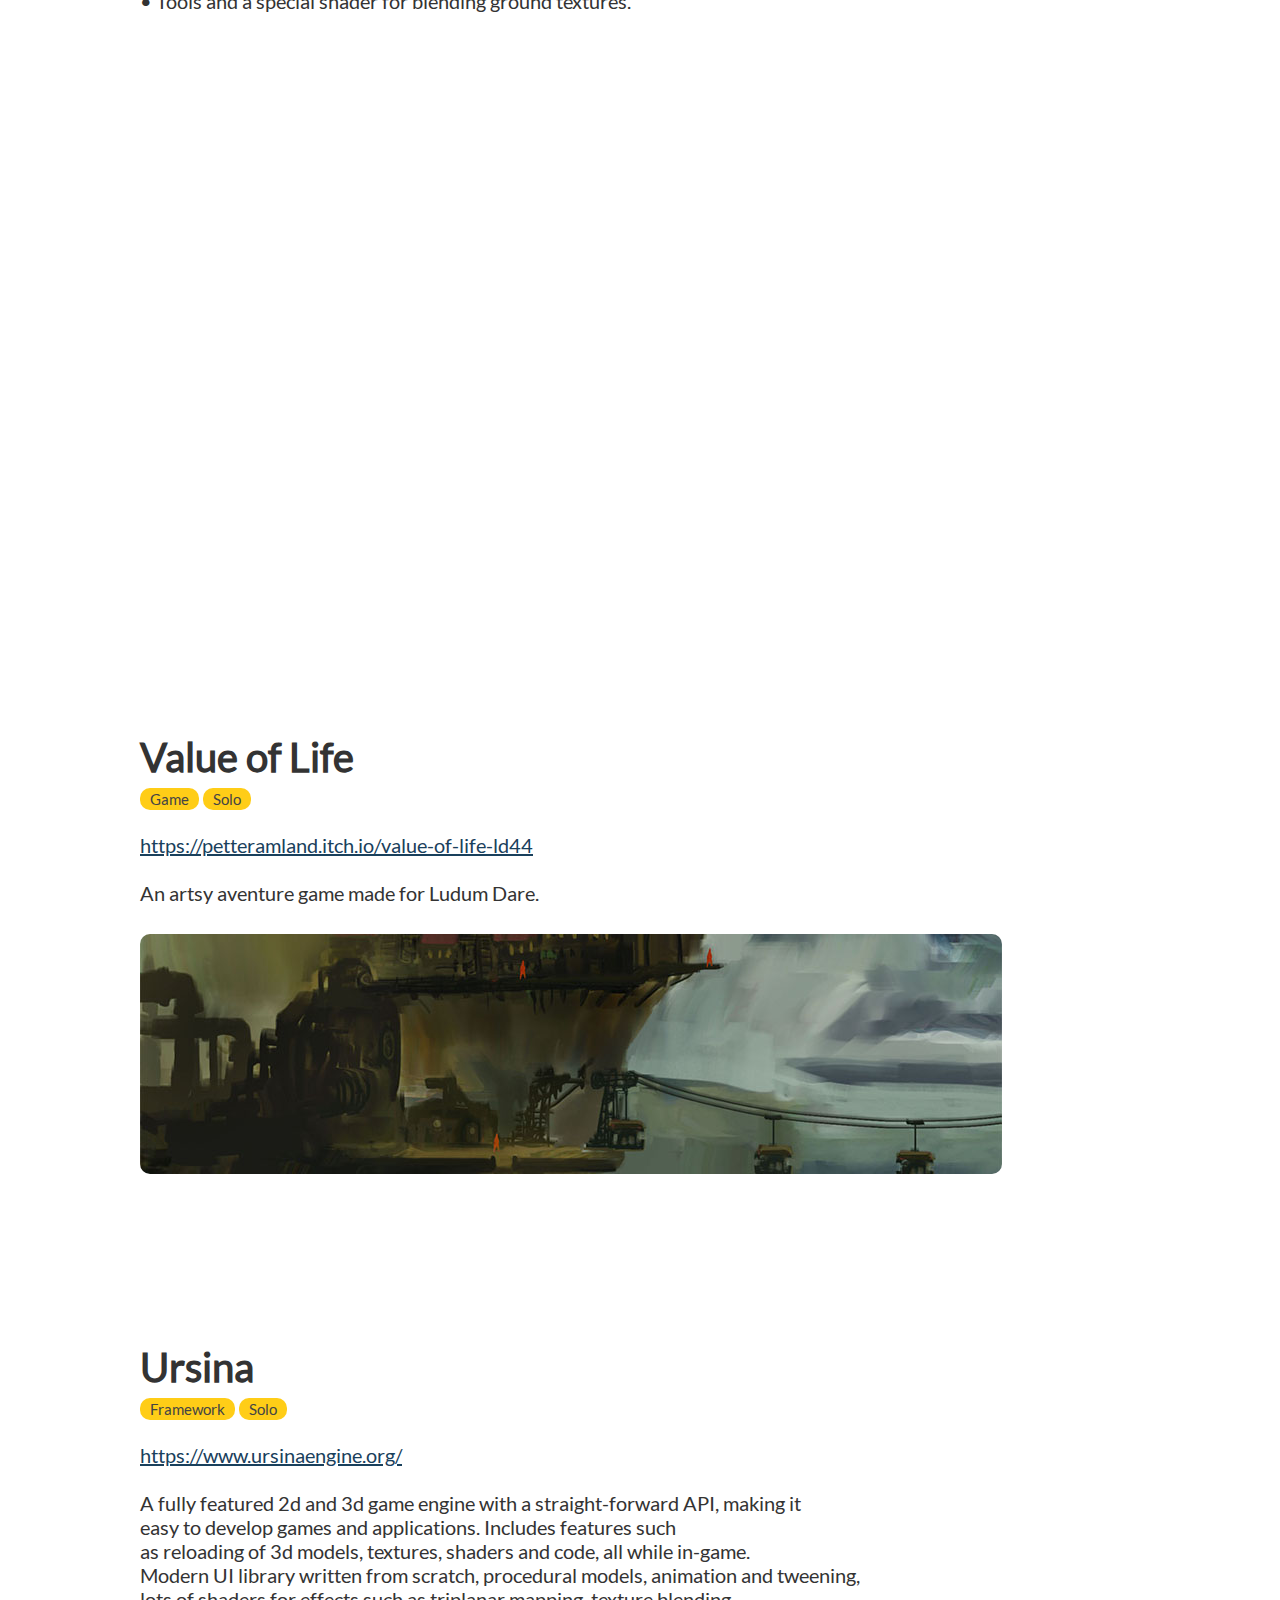
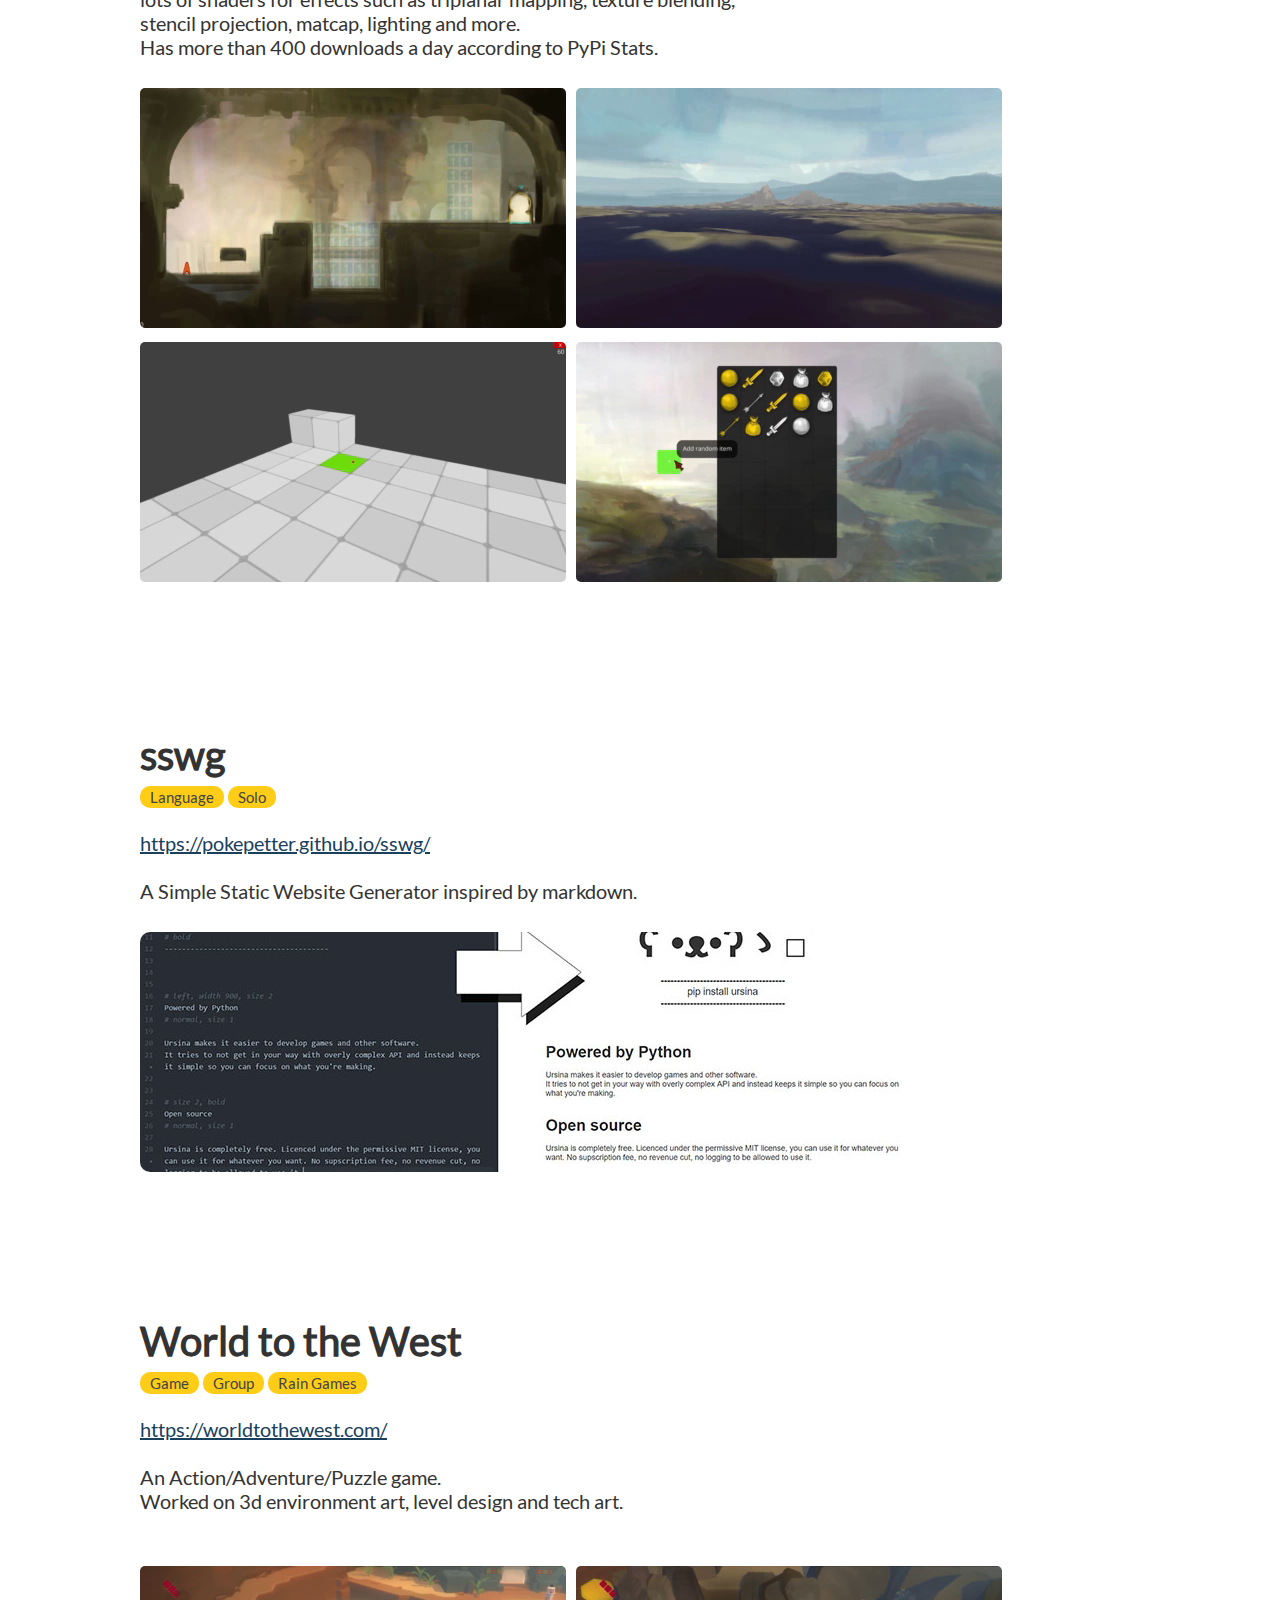
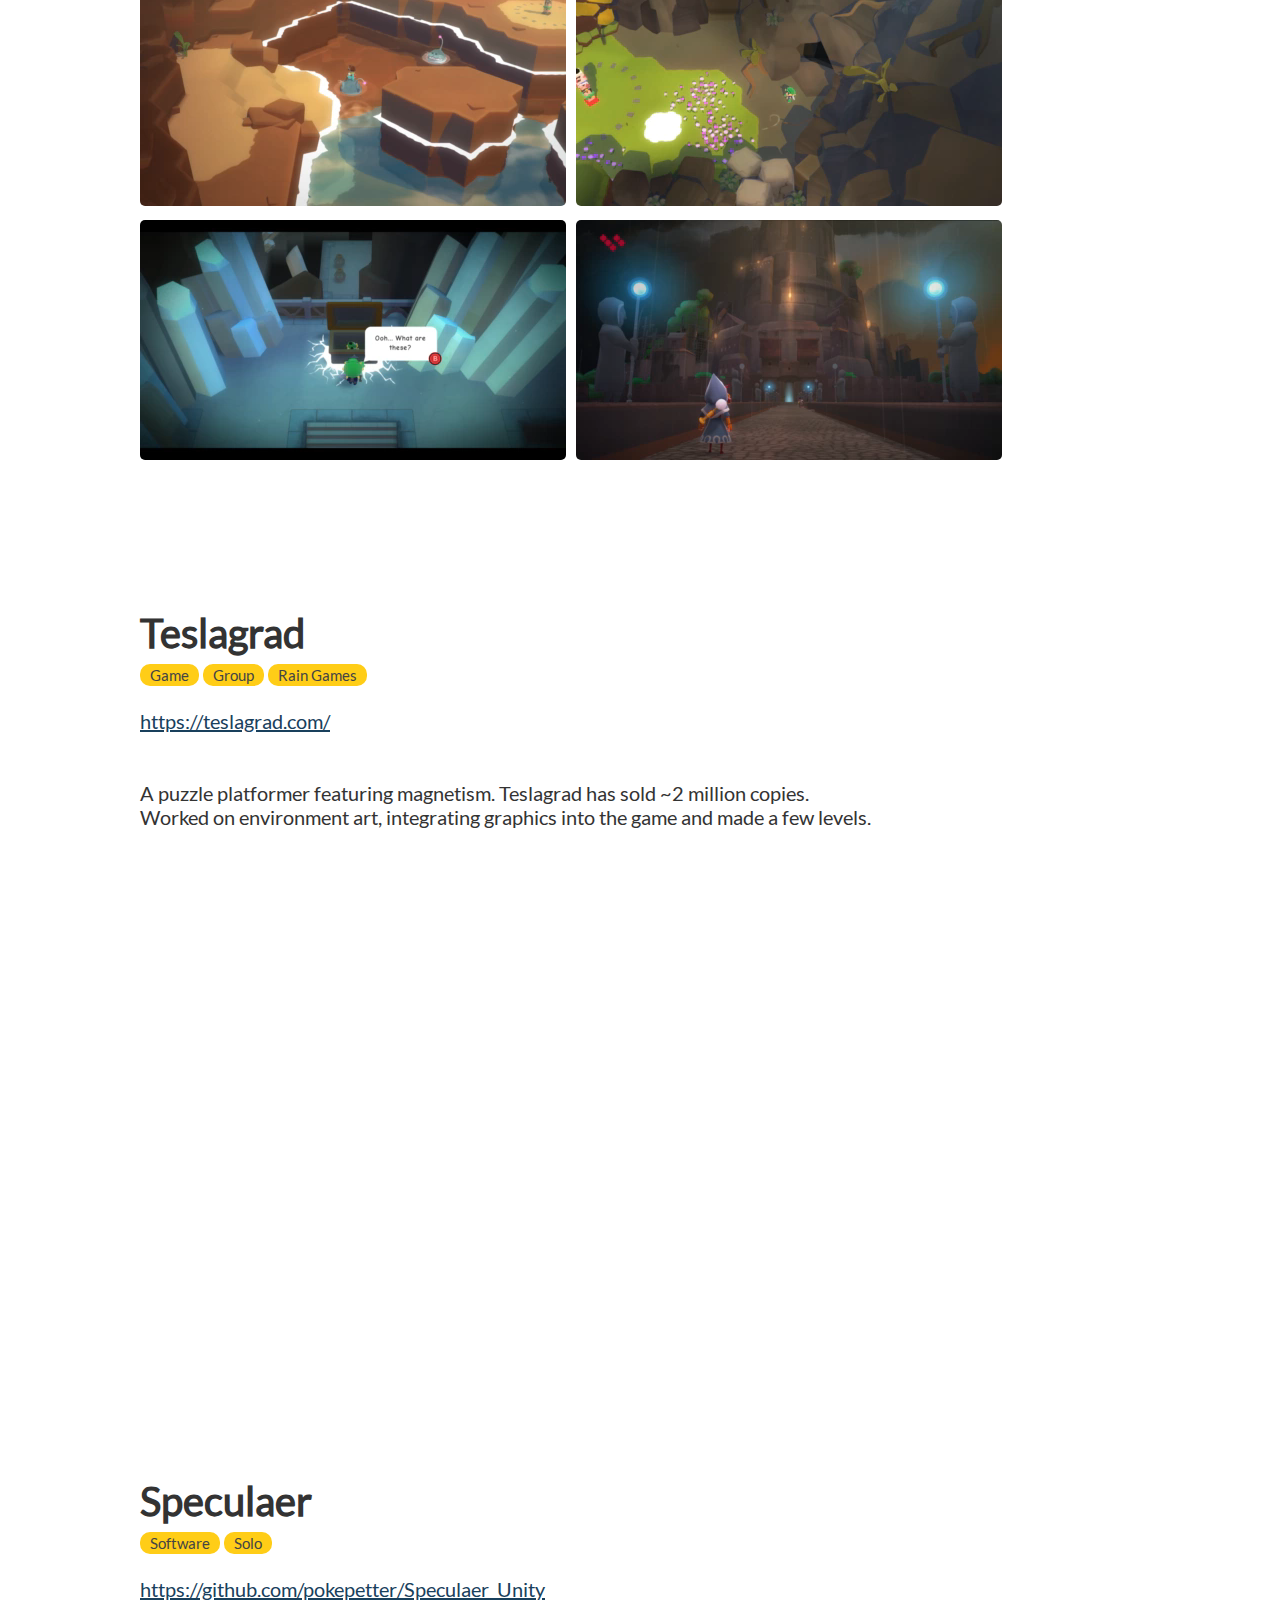
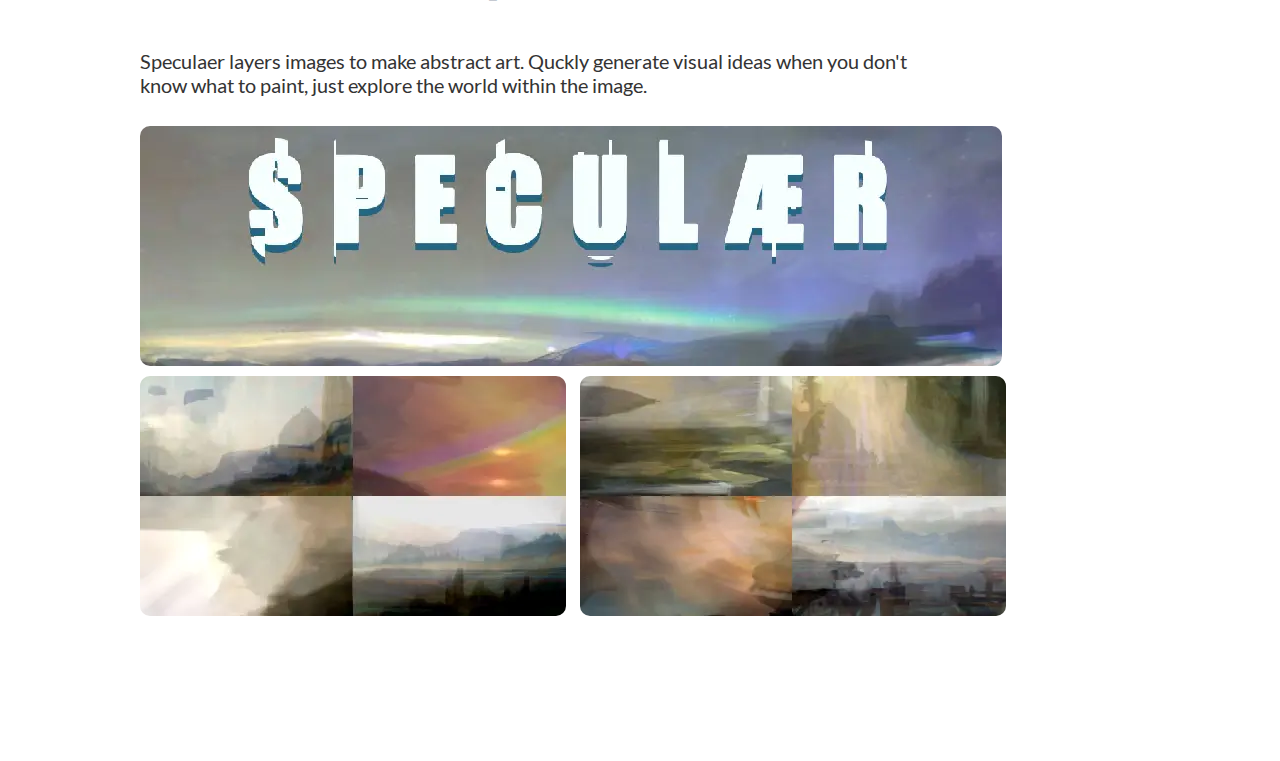
==== commit effea7af: "..." ====
--- a/index.html
+++ b/index.html
@@ -116,11 +116,7 @@
     </div>
     <tag class="software">Software</tag> <tag class="solo">Solo</tag>
     <div class="project_description">
-<<<<<<< HEAD
         <a href="https://pokepetter.github.io/taptapir/otosopp/otosopp.html">https://pokepetter.github.io/taptapir/otosopp/otosopp.html</a><br>
-=======
-        <a href="https://pokepetter.github.io/taptapir_projects/dreamland_sketcher/dreamland_sketcher.html">https://pokepetter.github.io/taptapir_projects/dreamland_sketcher/dreamland_sketcher.html</a><br>
->>>>>>> origin/master
 
         A browser based drawing program.
 
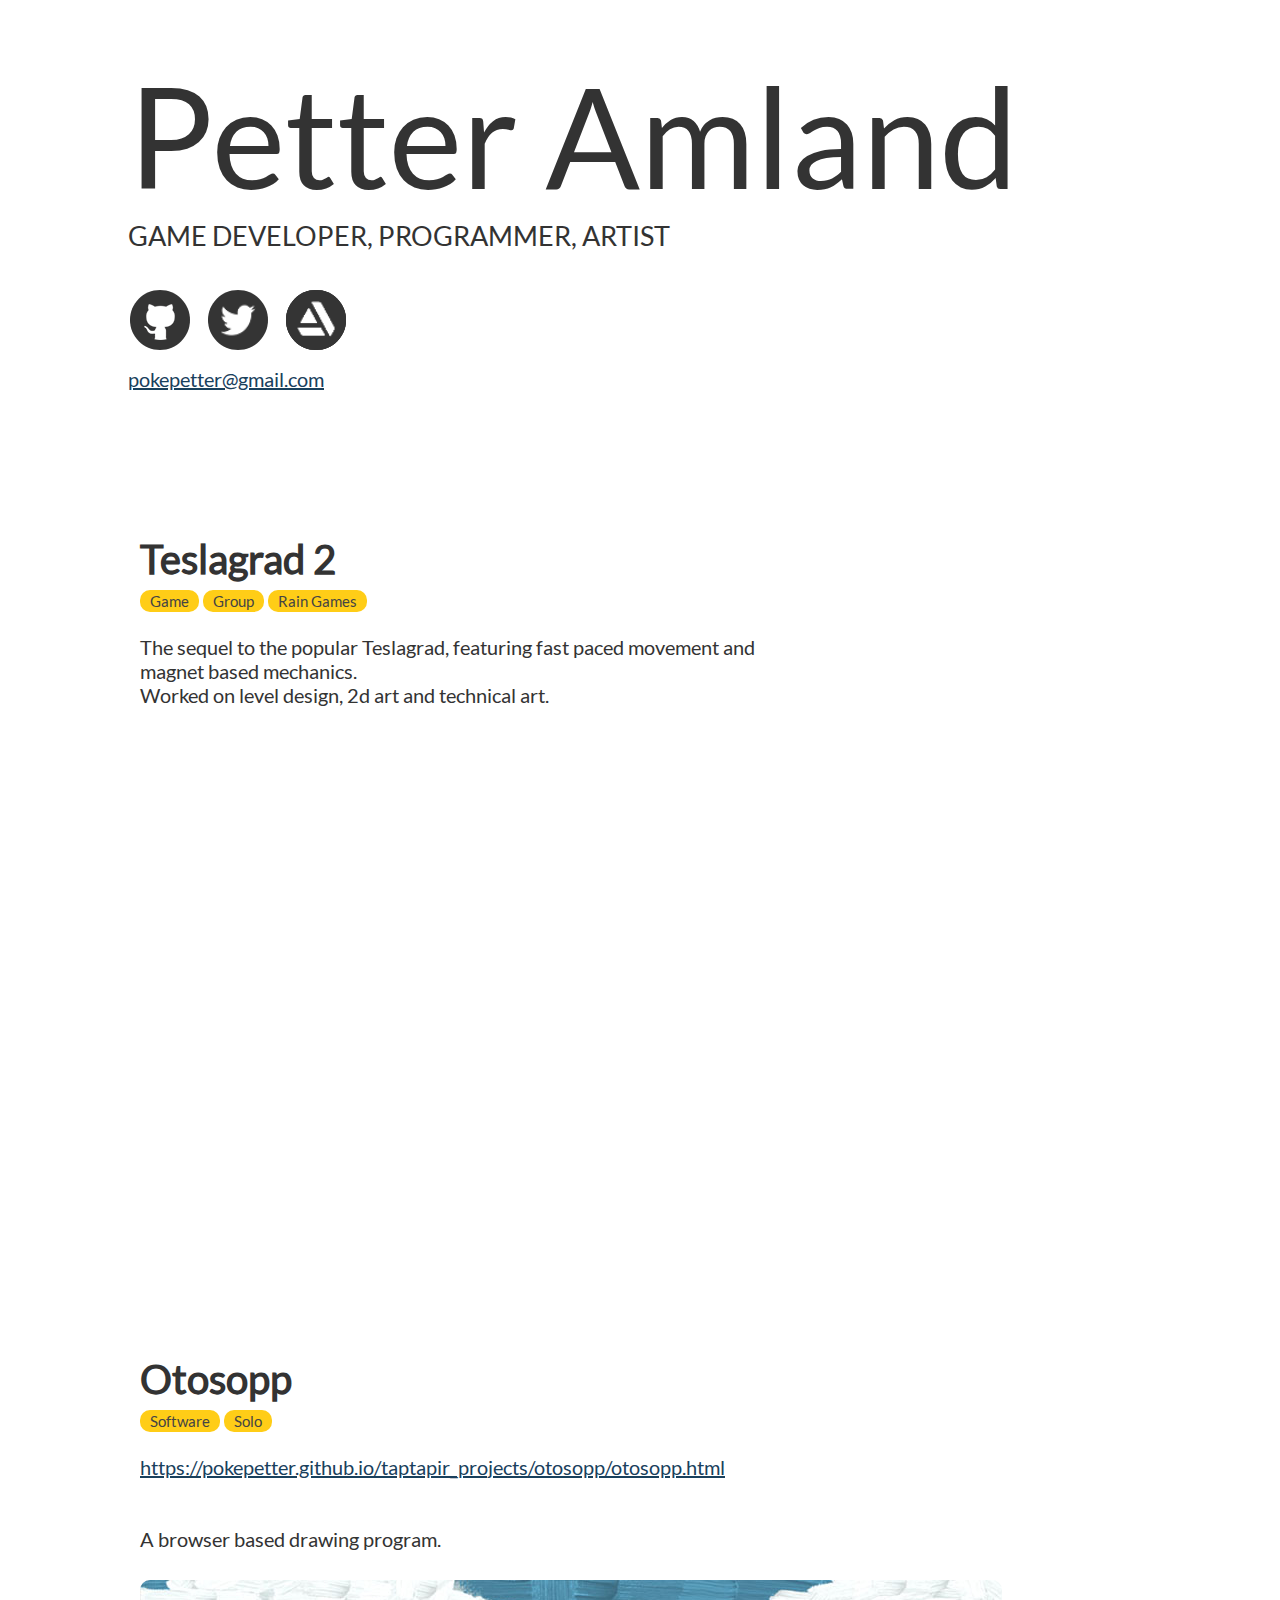
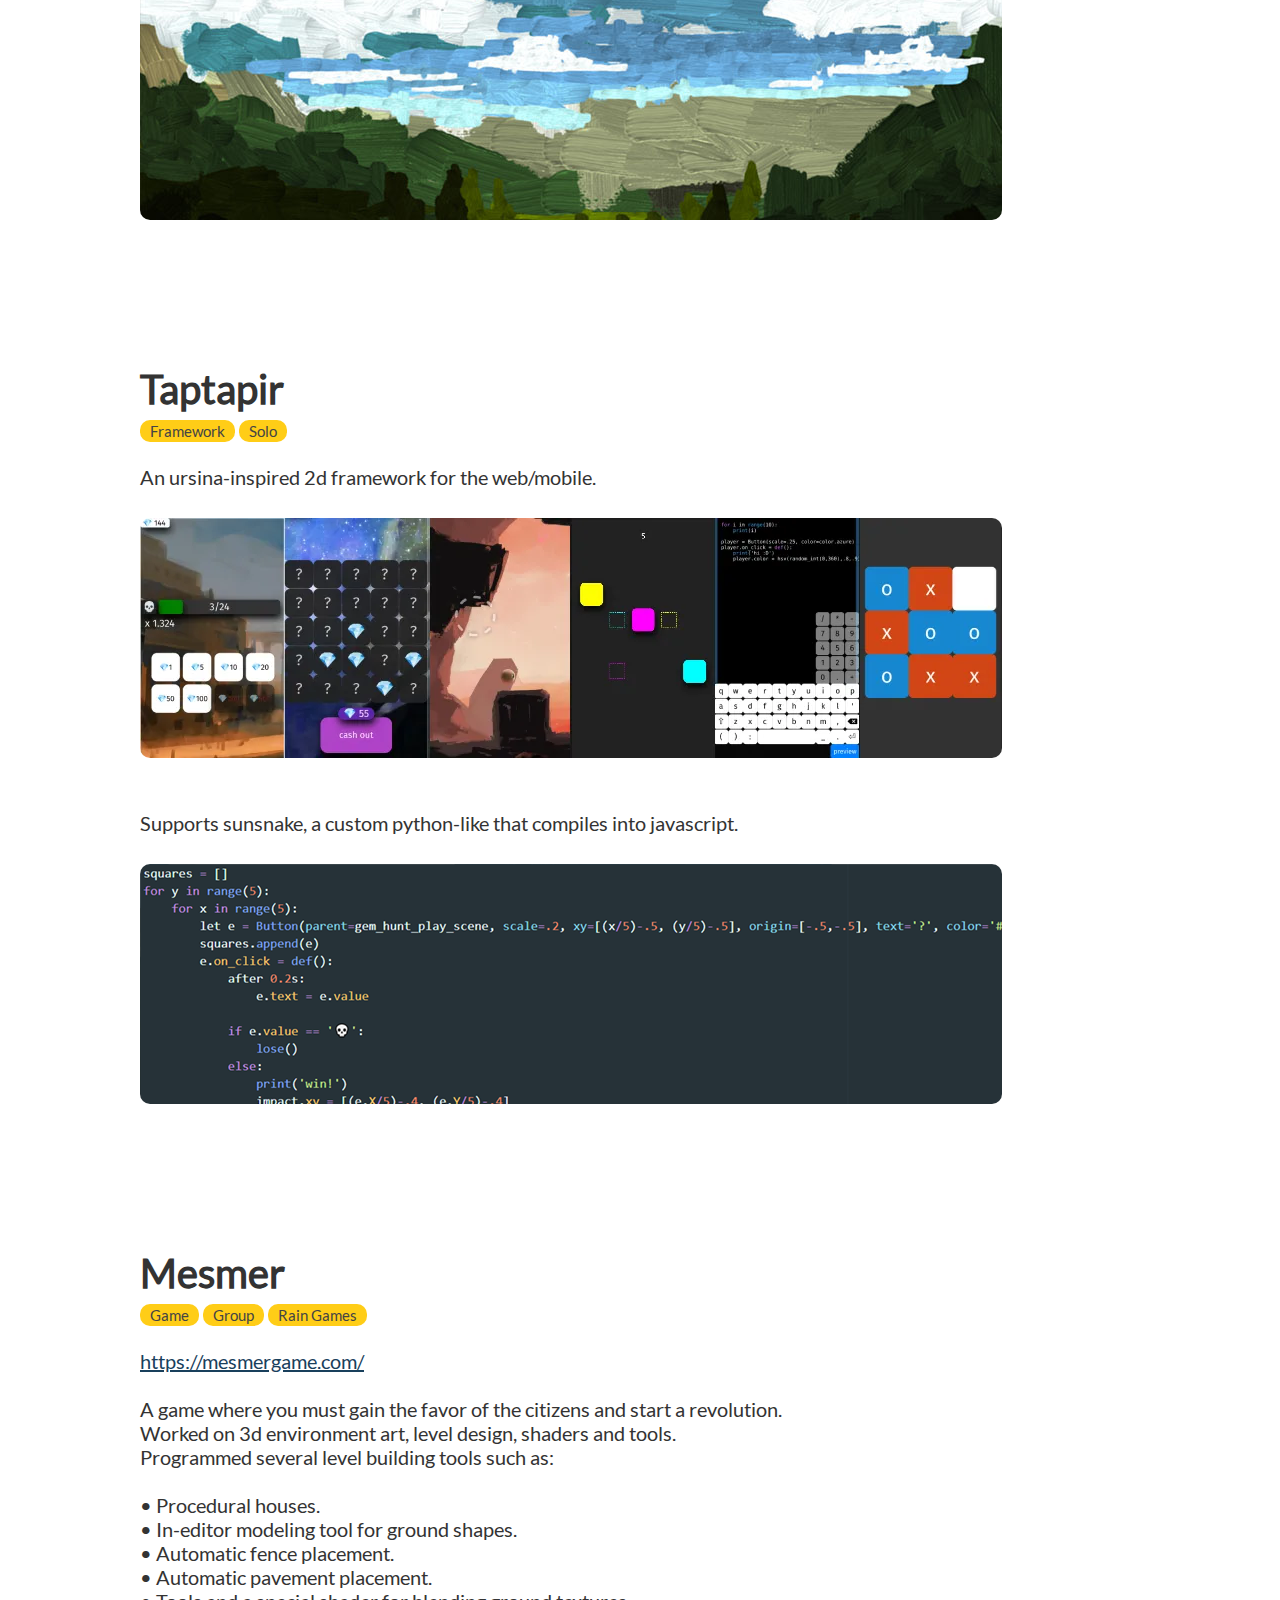
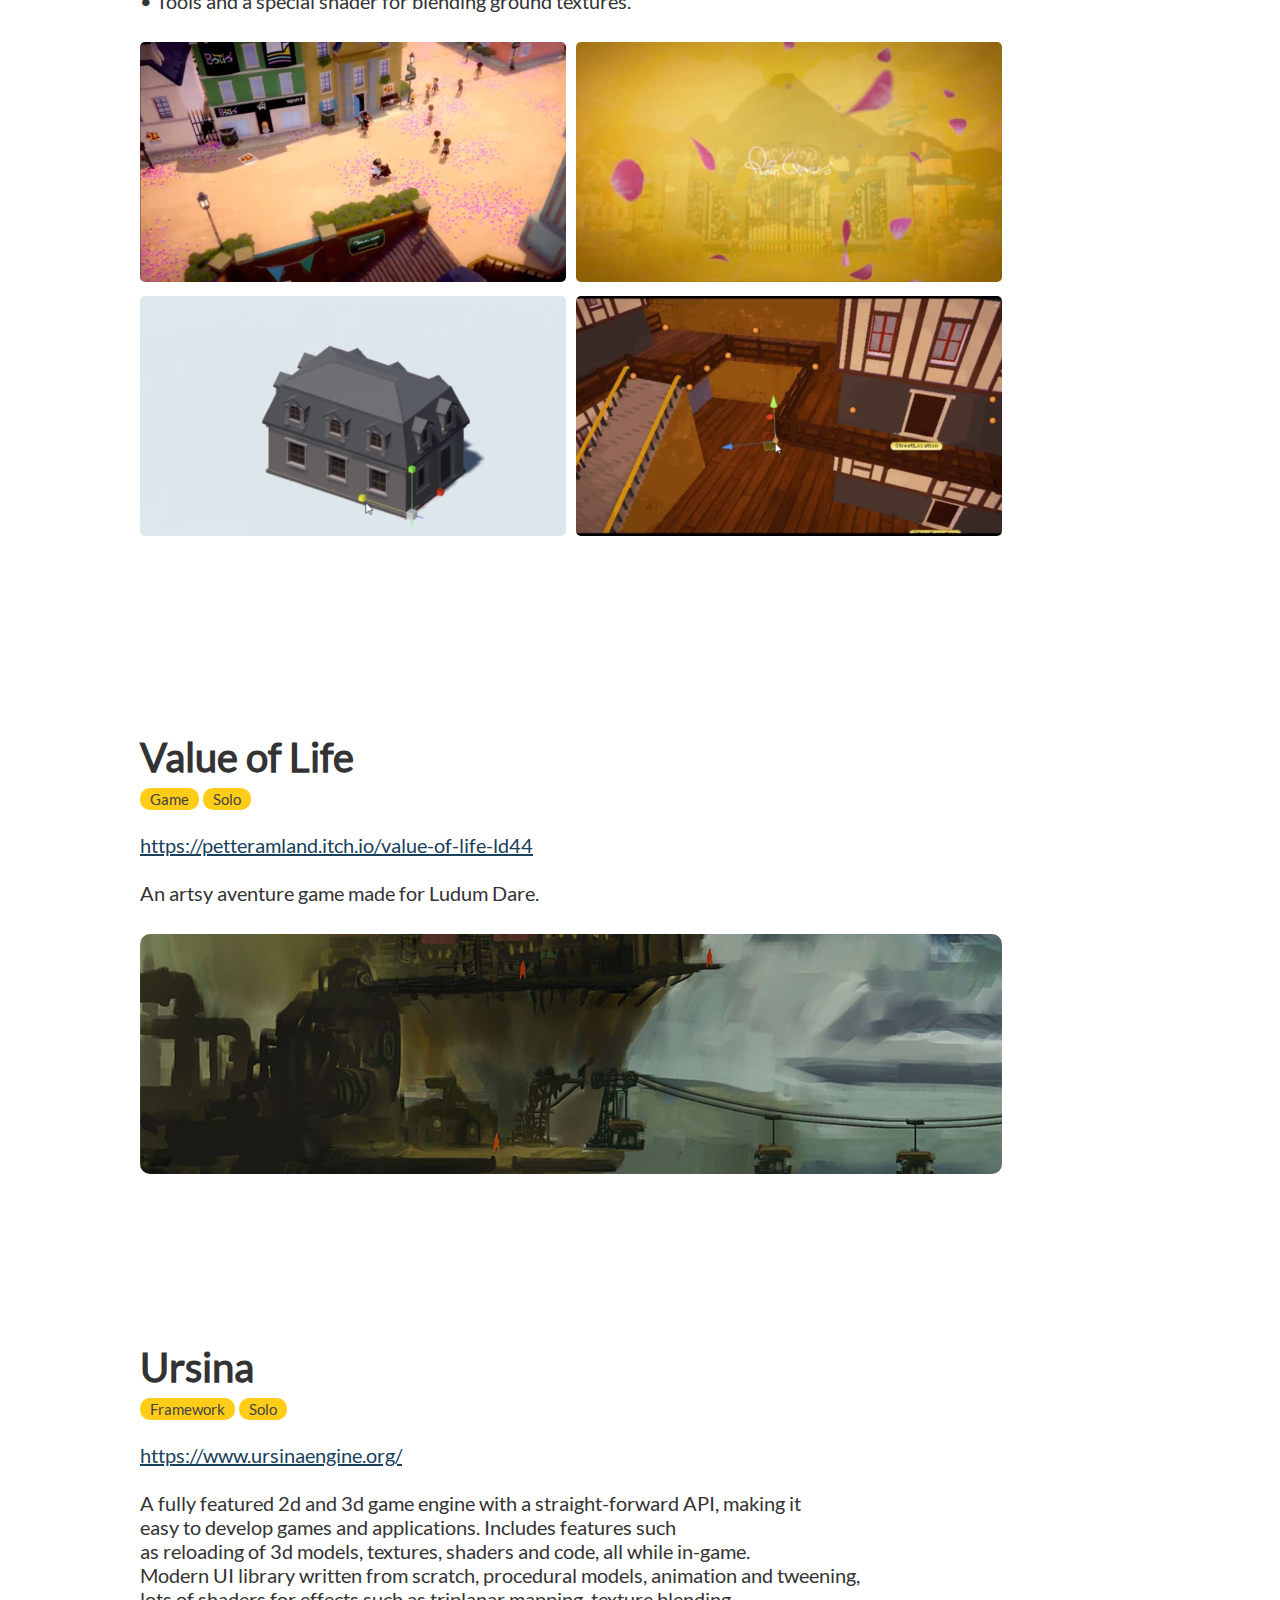
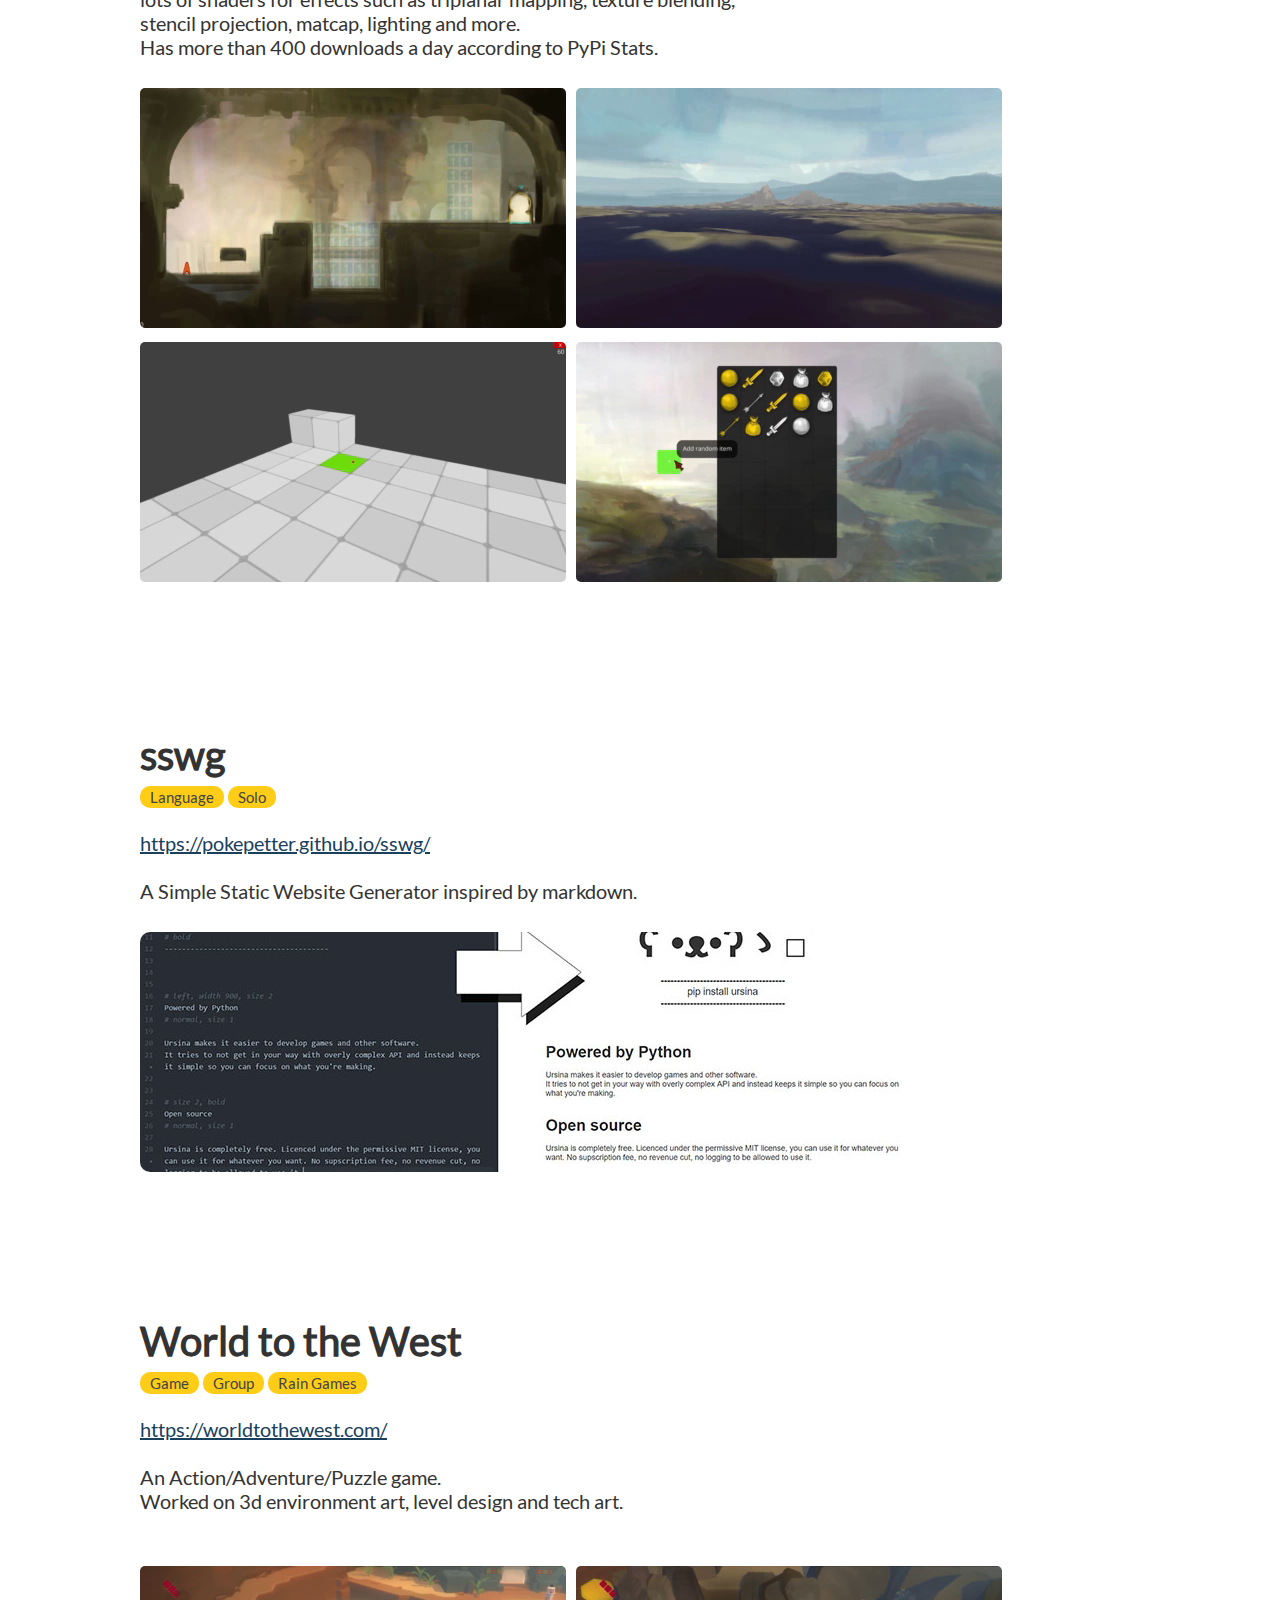
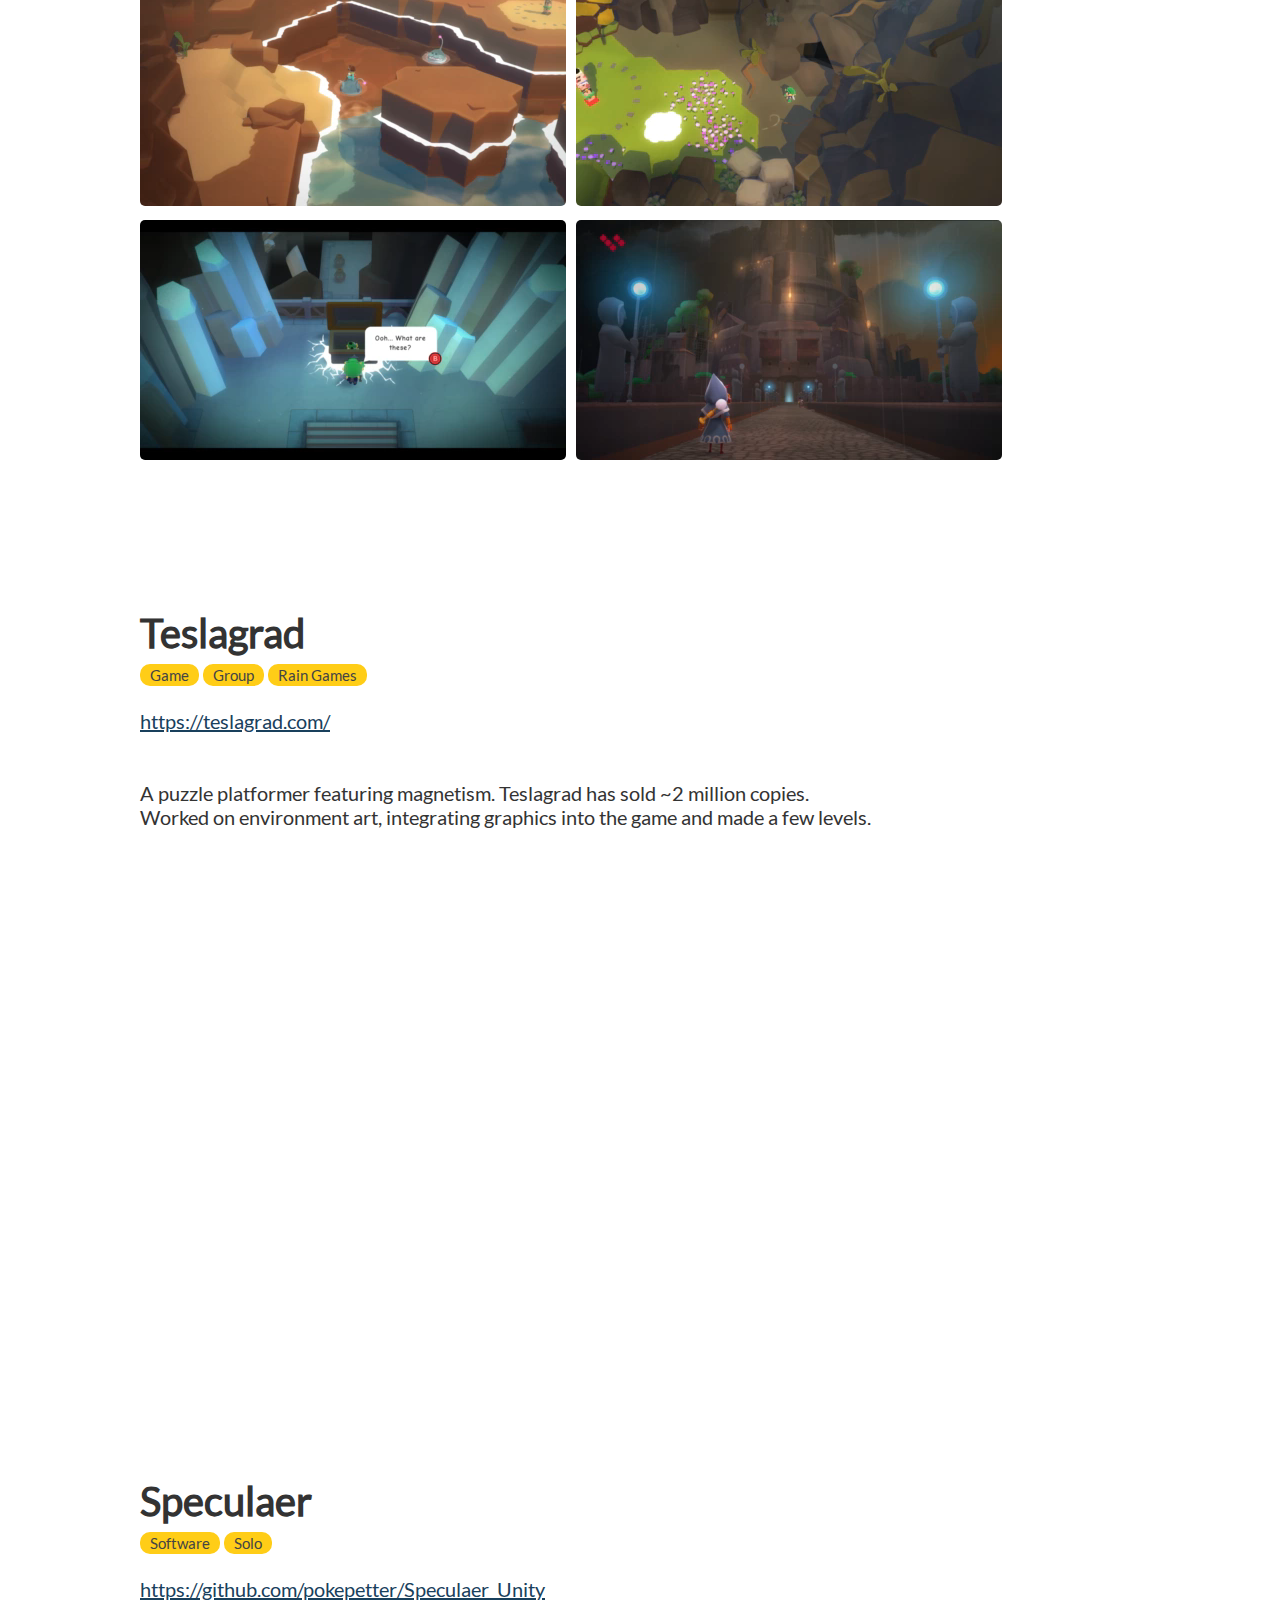
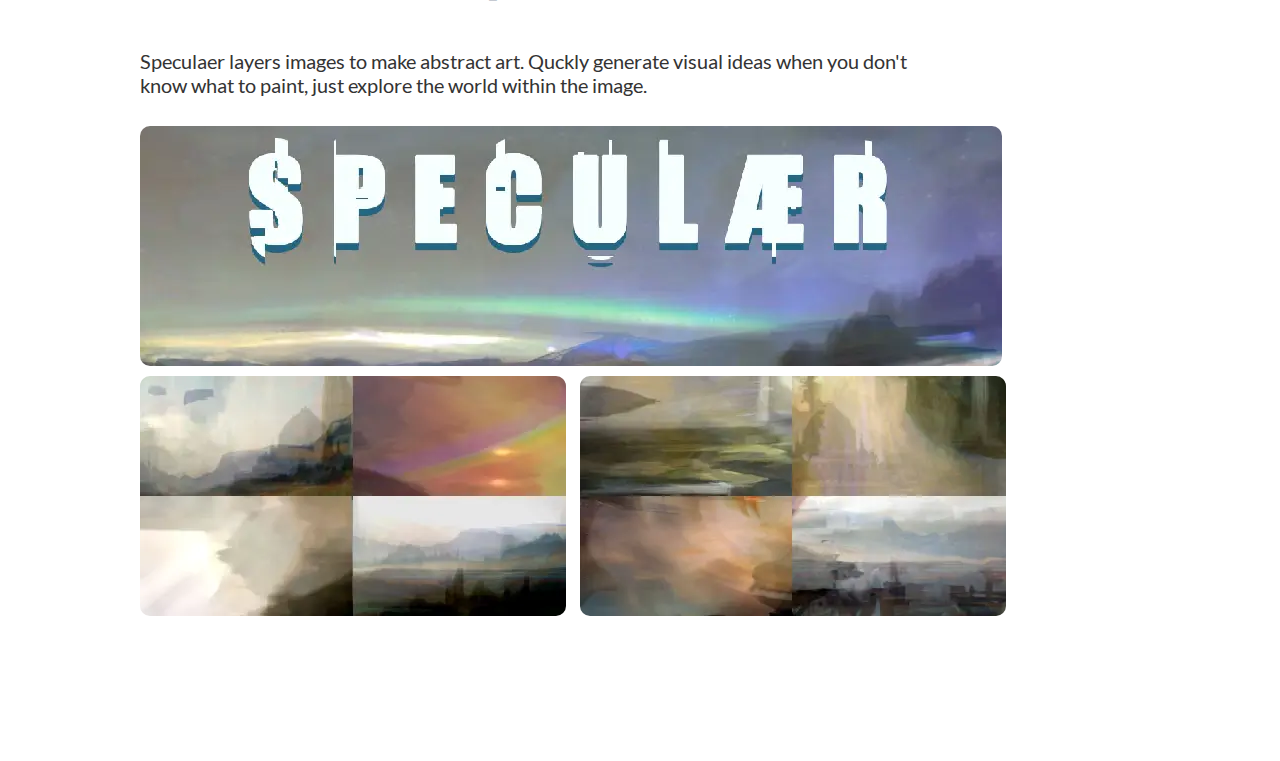
==== commit 31b679ed: "..." ====
--- a/index.html
+++ b/index.html
@@ -116,7 +116,7 @@
     </div>
     <tag class="software">Software</tag> <tag class="solo">Solo</tag>
     <div class="project_description">
-        <a href="https://pokepetter.github.io/taptapir/otosopp/otosopp.html">https://pokepetter.github.io/taptapir/otosopp/otosopp.html</a><br>
+        <a href="https://pokepetter.github.io/taptapir_projects/otosopp/otosopp.html">https://pokepetter.github.io/taptapir_projects/otosopp/otosopp.html</a><br>
 
         A browser based drawing program.
 
